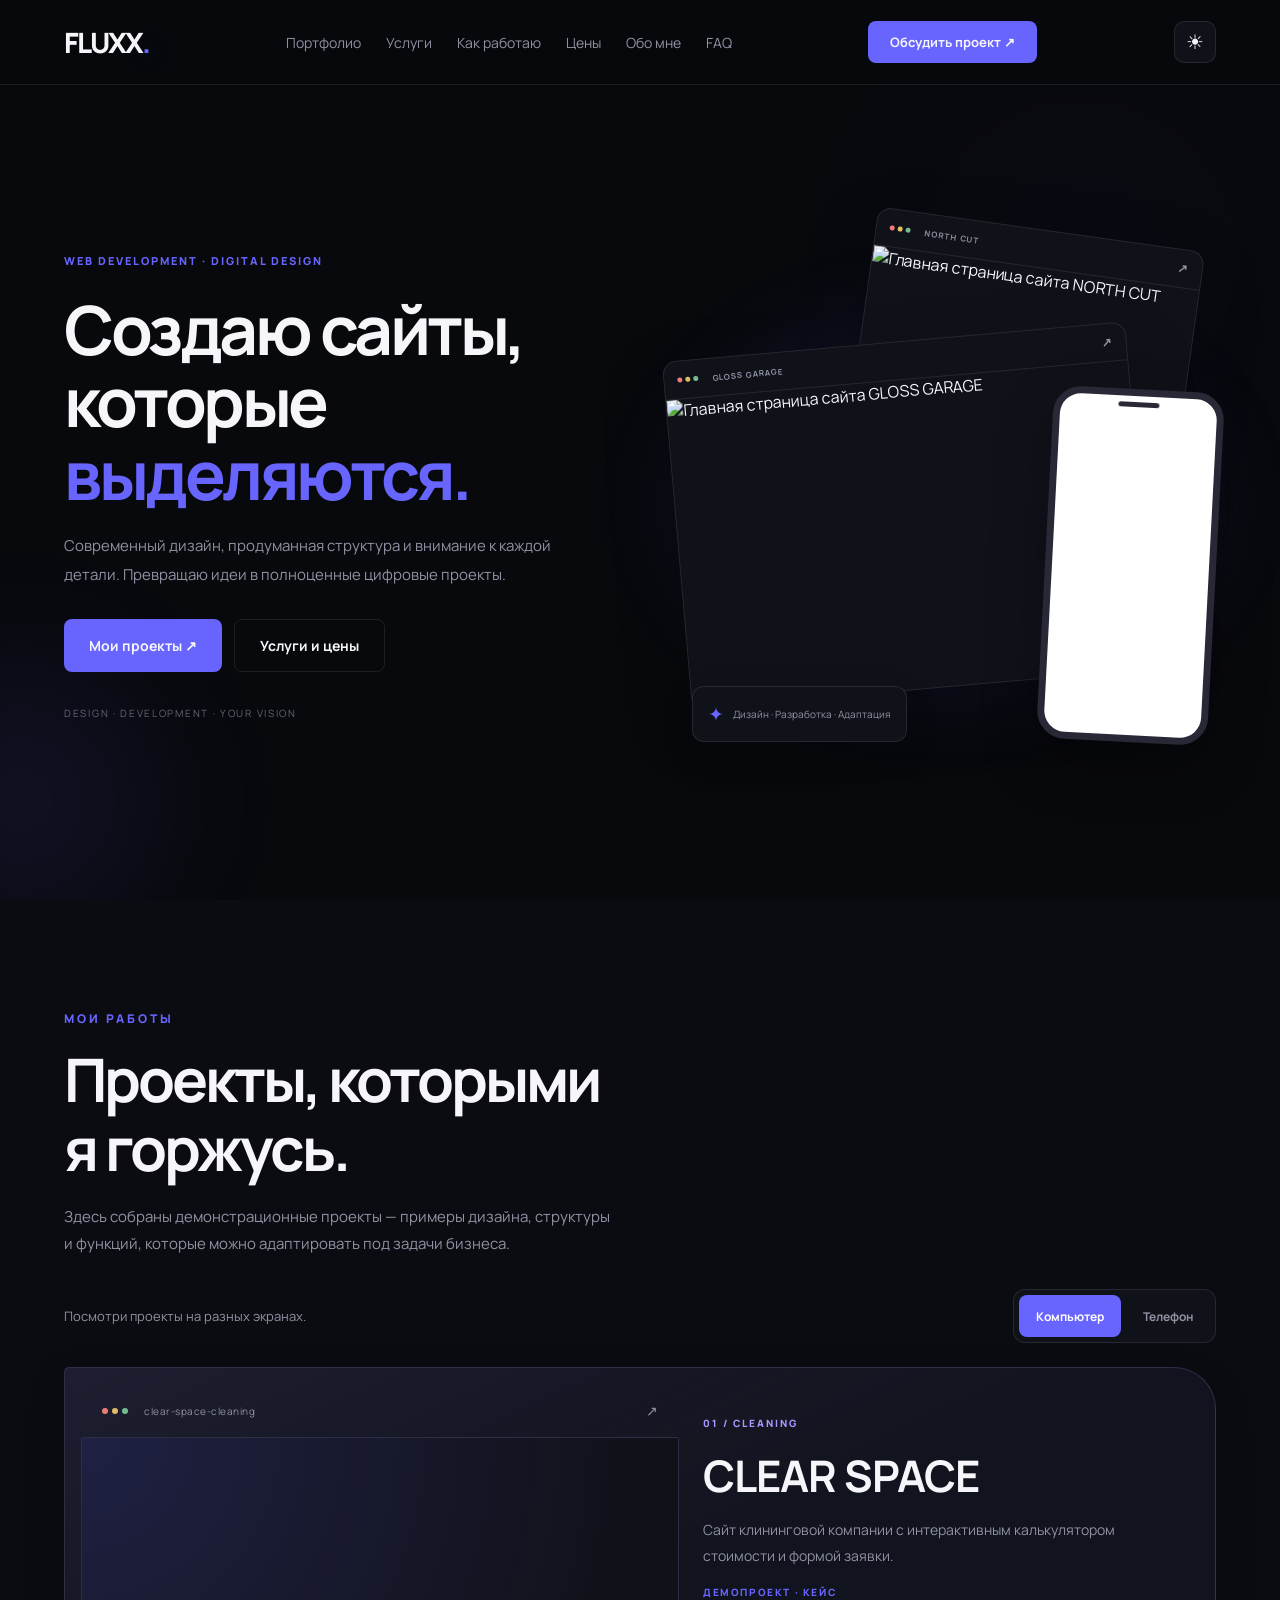
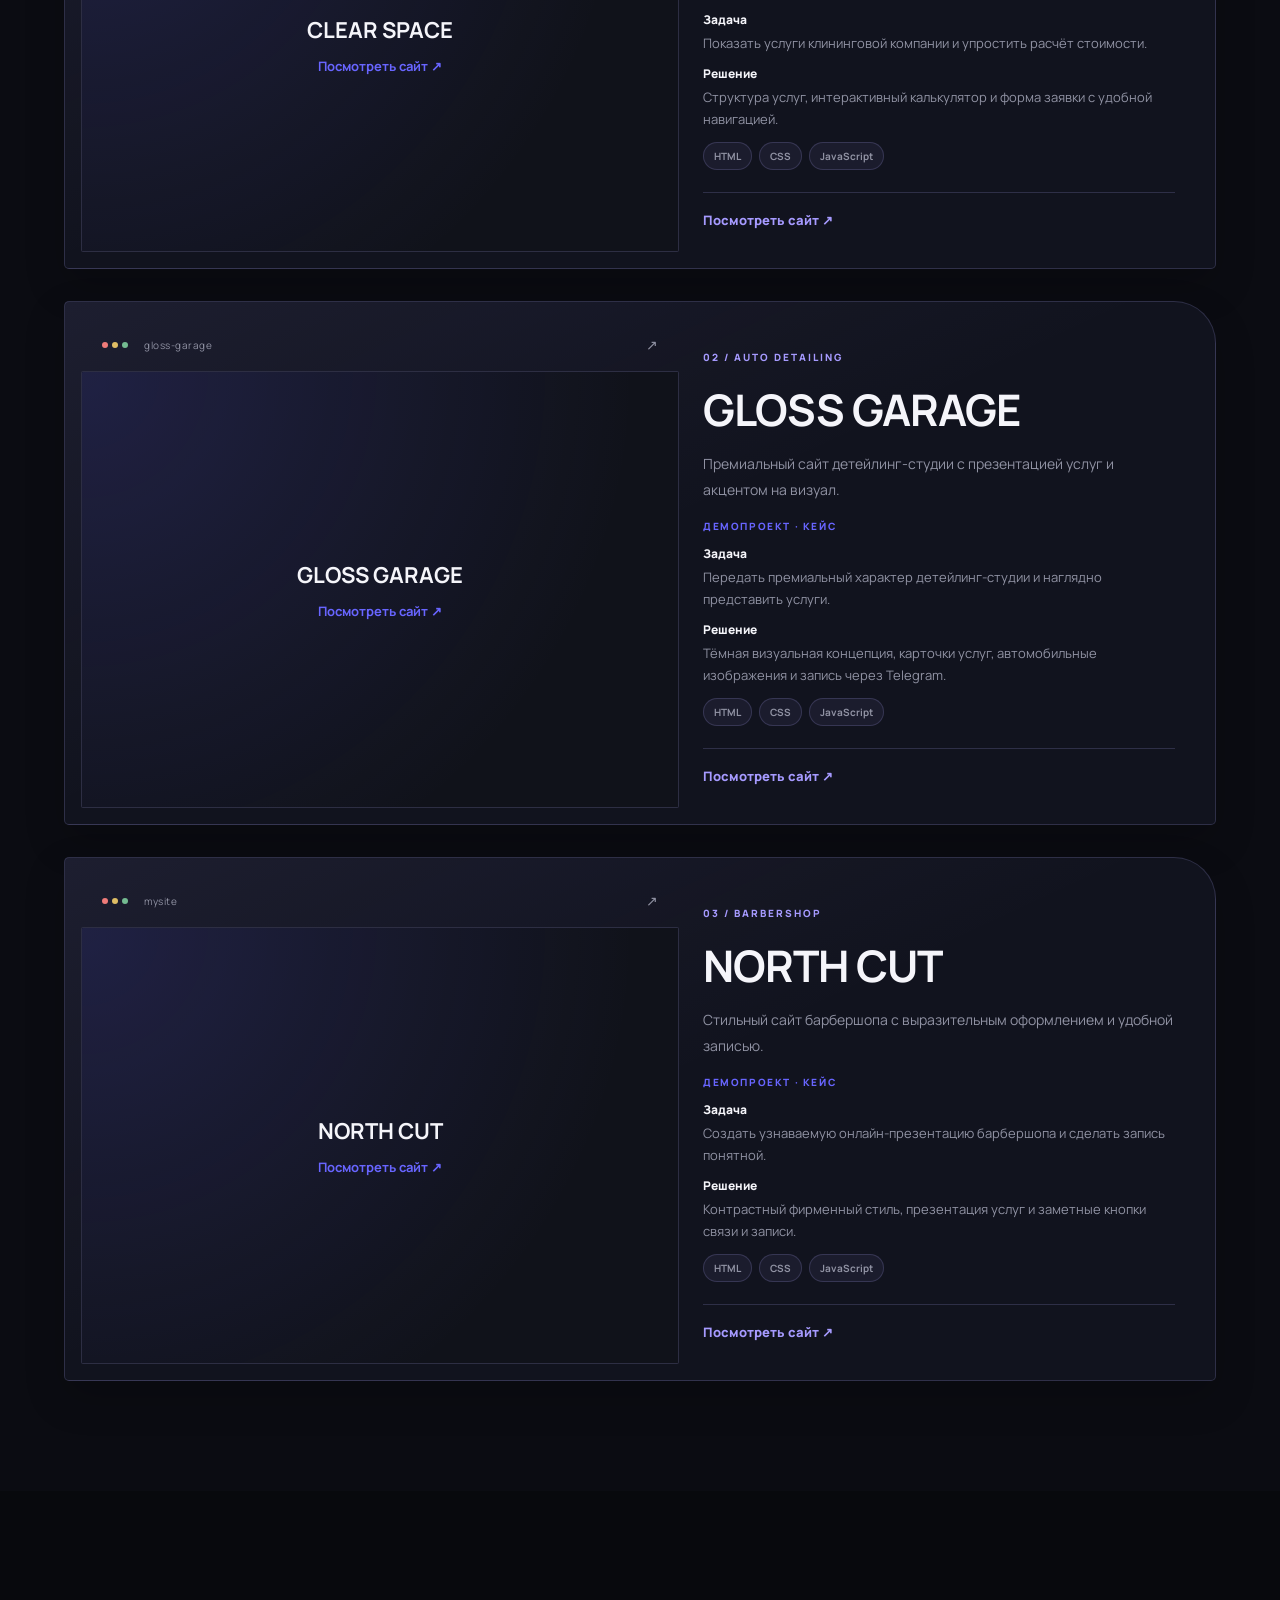
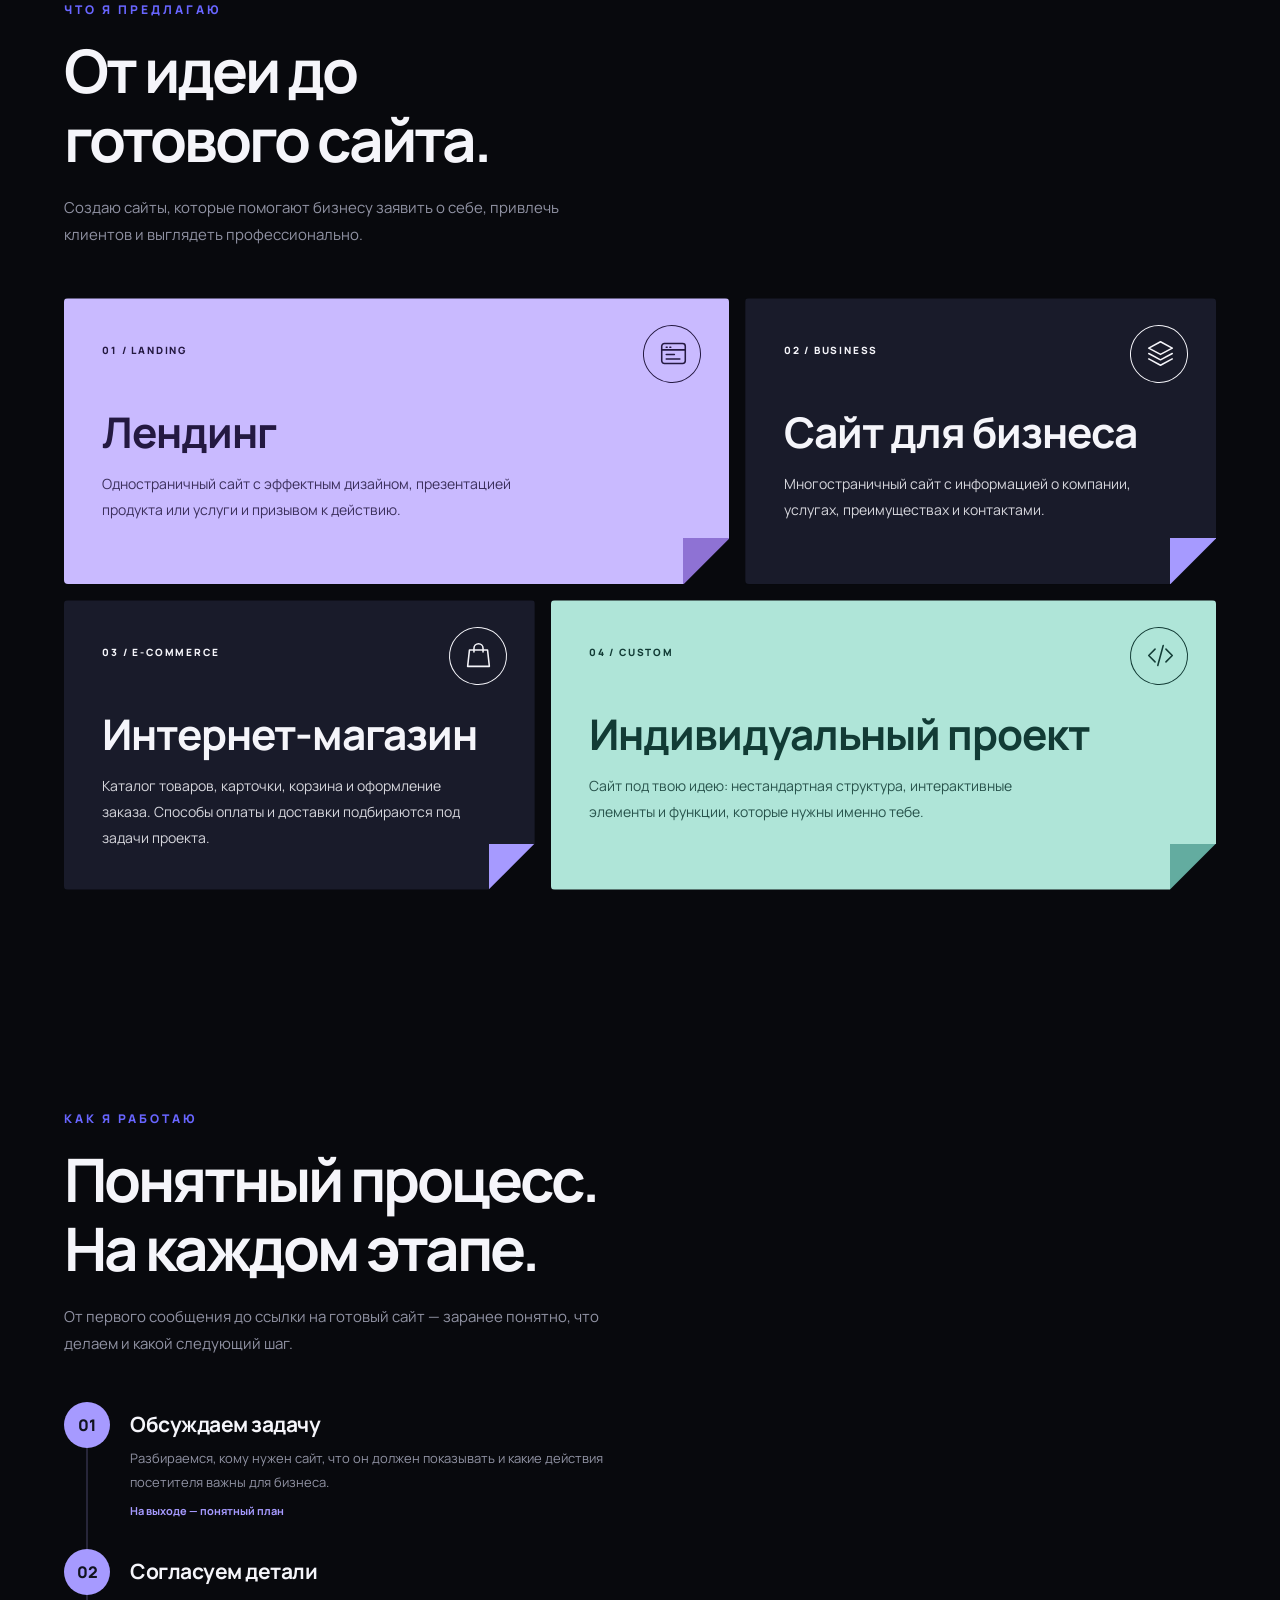
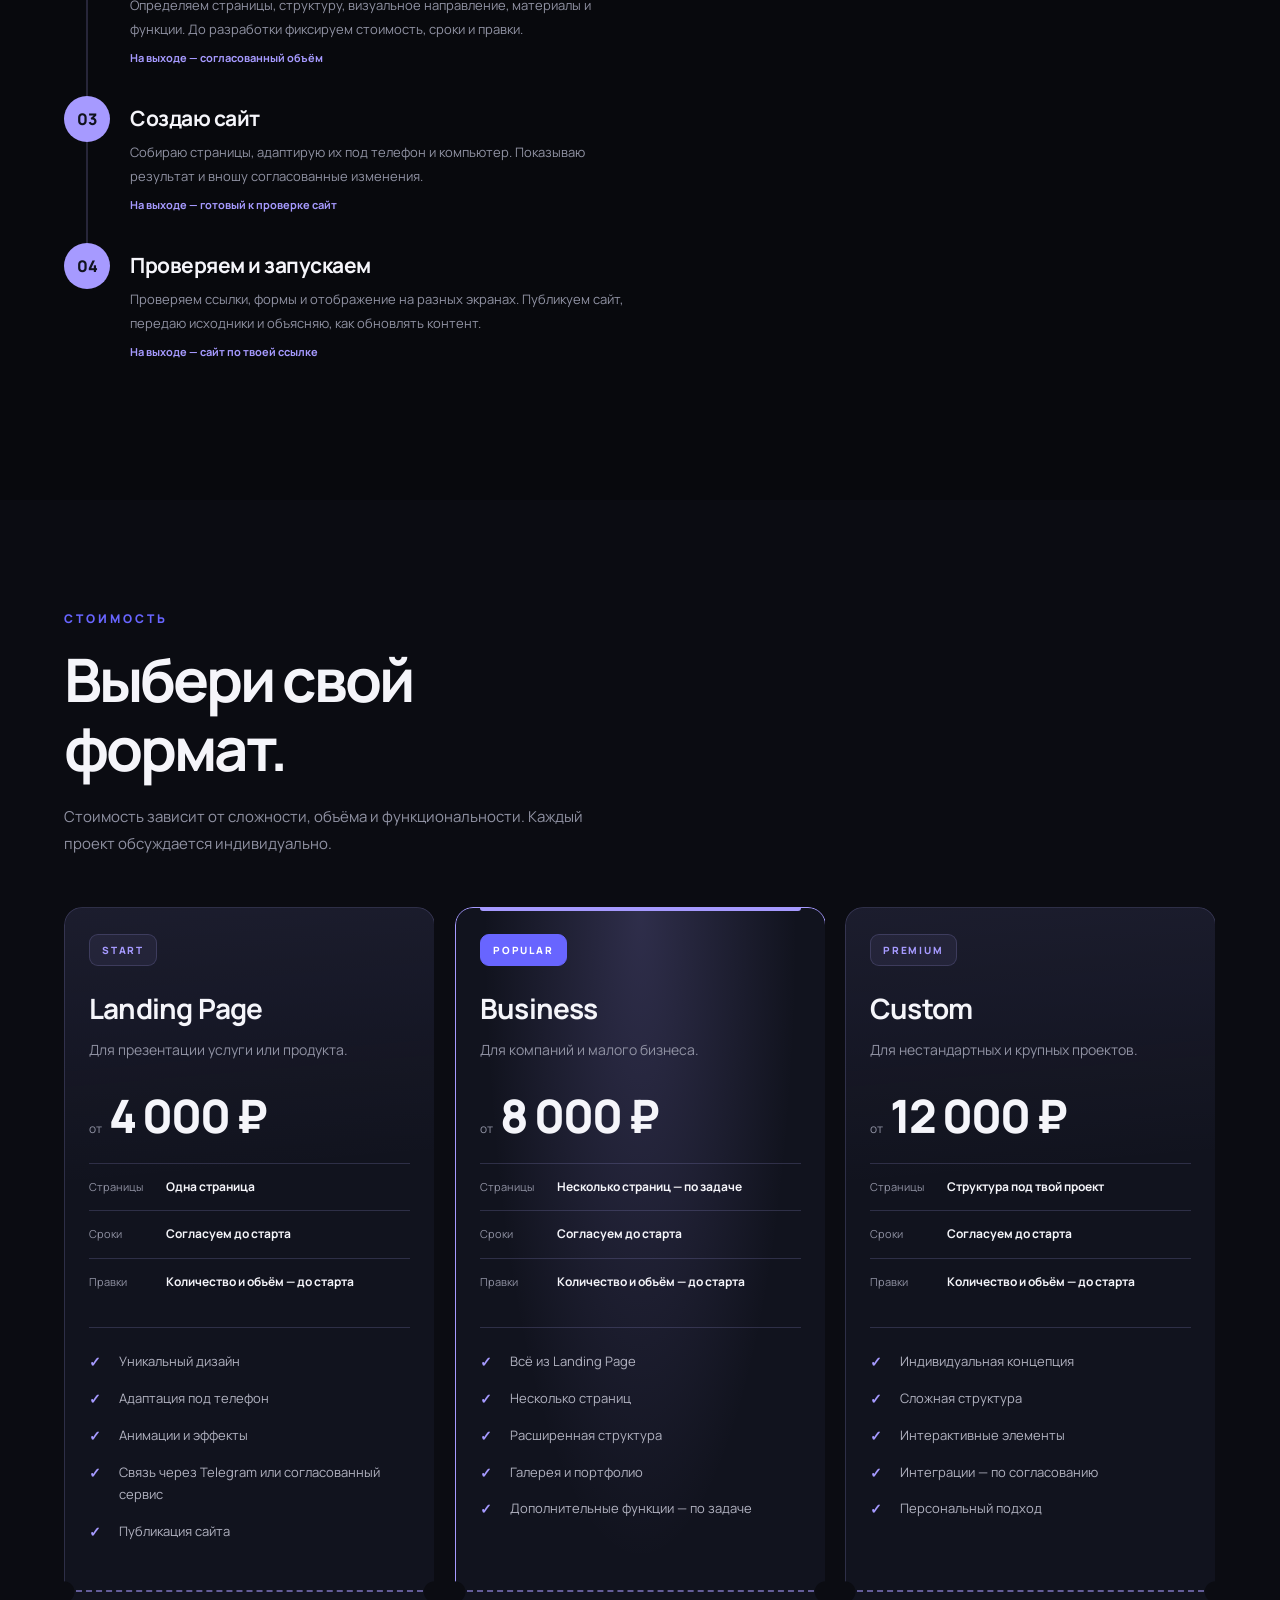
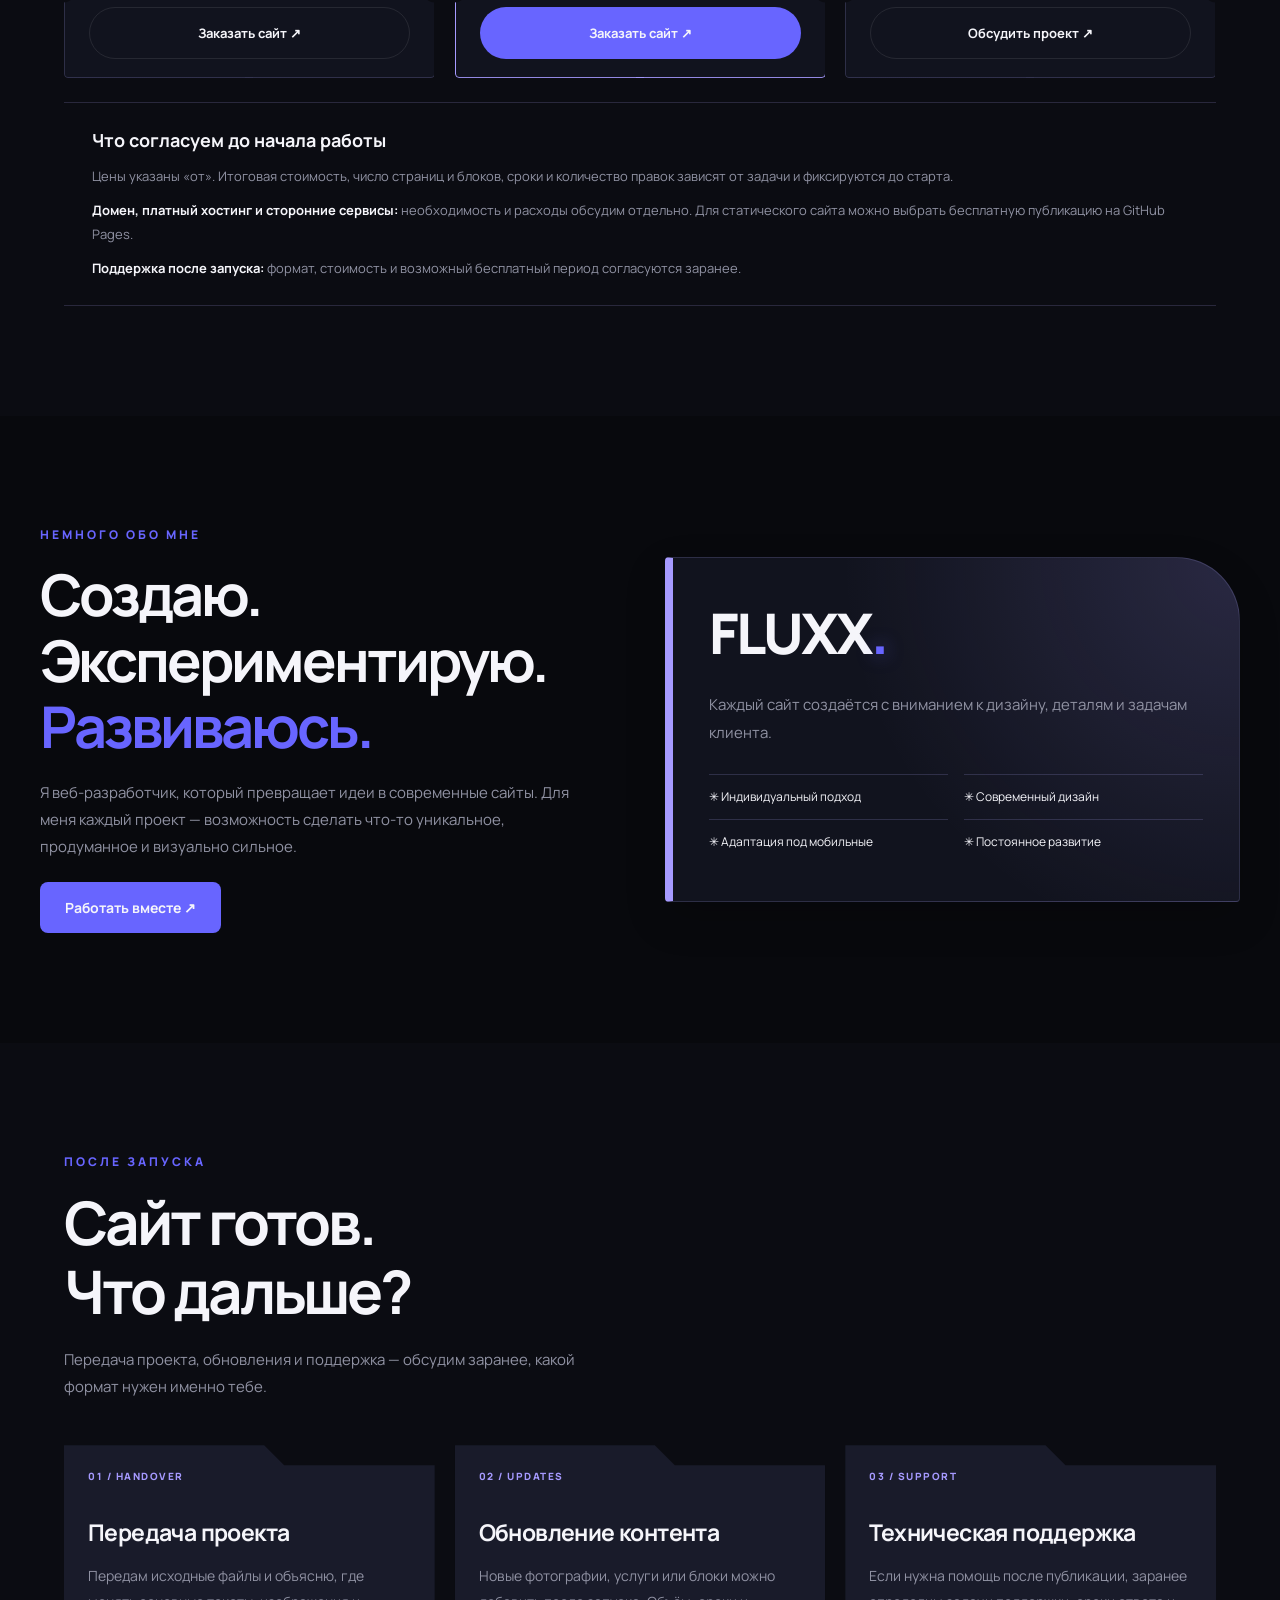
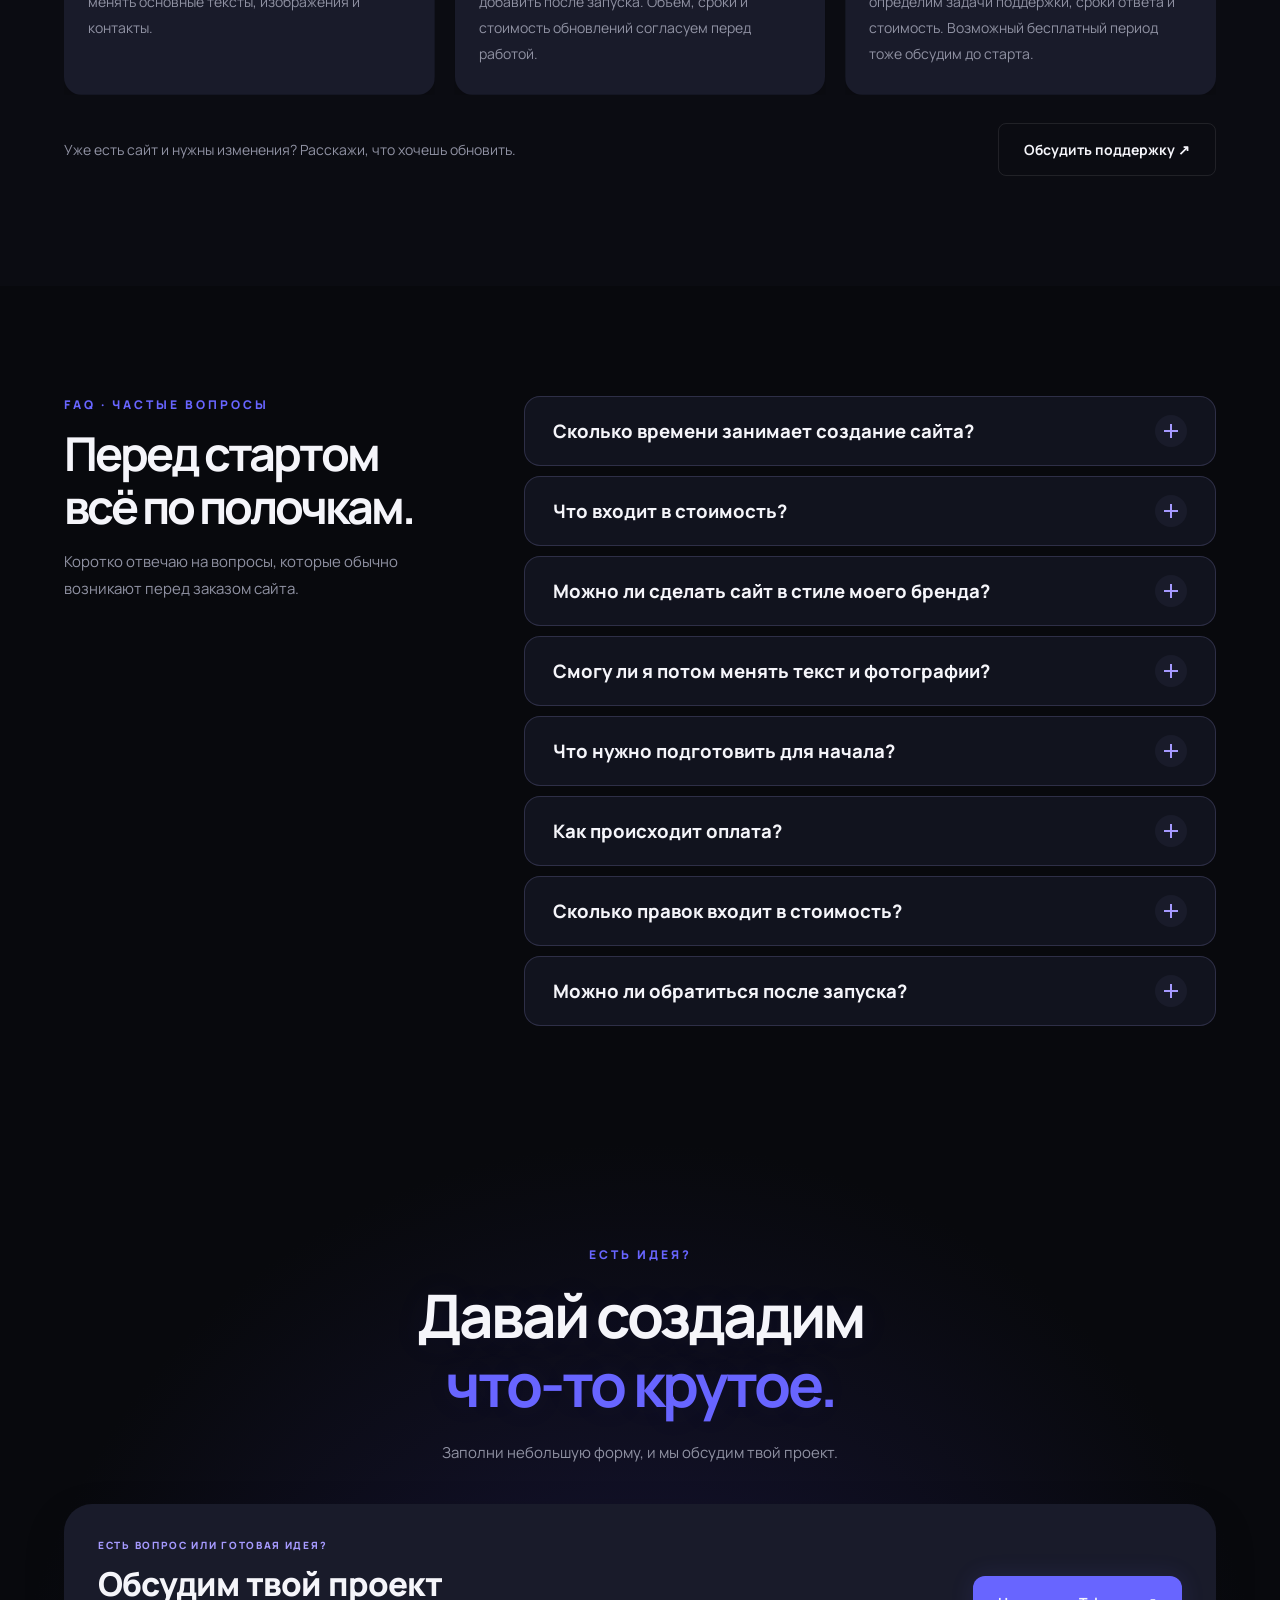
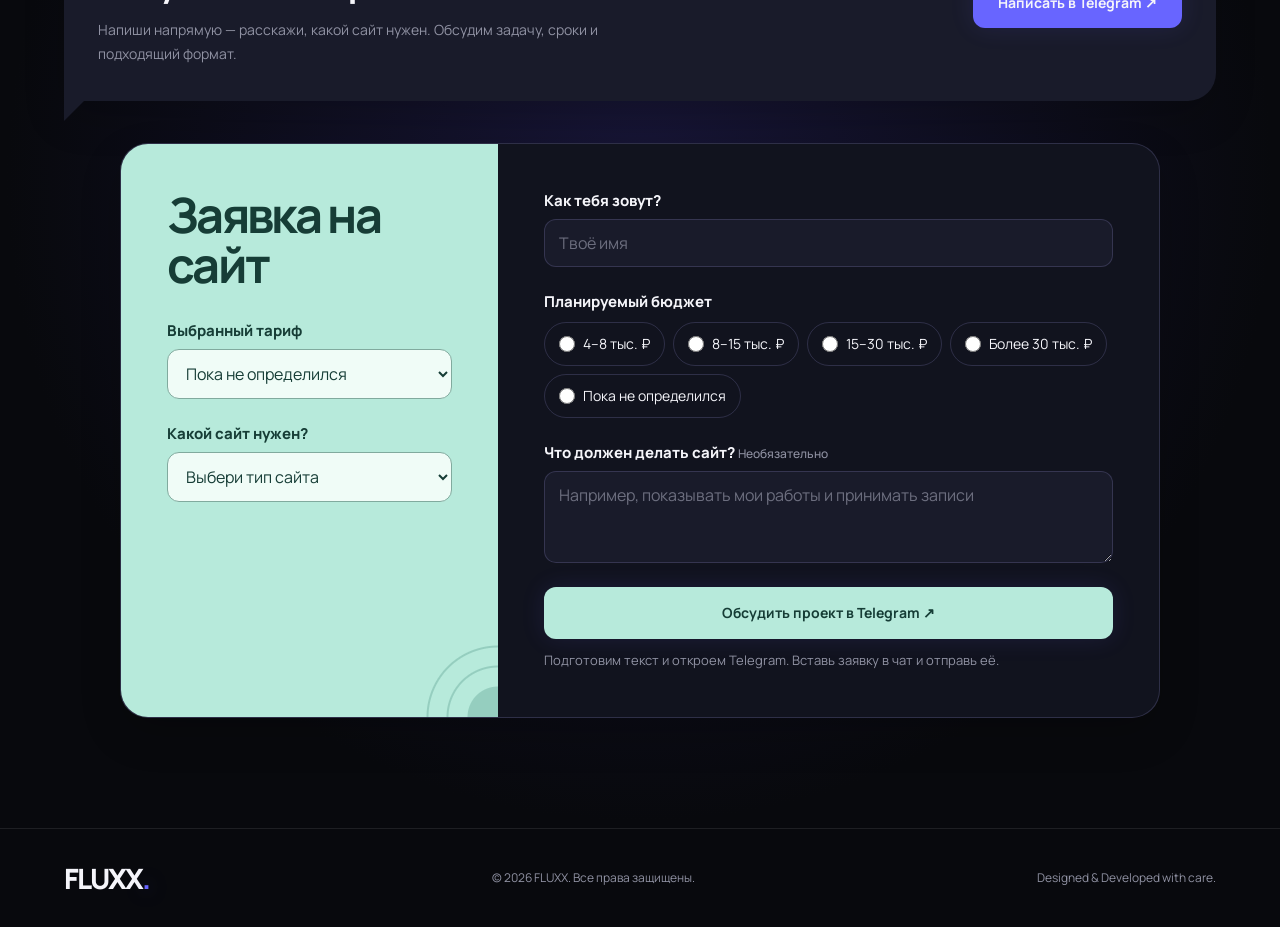
==== index.html @ 9ca918e7 "Update index.html" ====
<!DOCTYPE html>
<html lang="ru">
<head>
  <meta charset="UTF-8">
  <meta name="viewport" content="width=device-width, initial-scale=1.0">
  <meta name="description" content="FLUXX — создание современных, стильных и эффективных сайтов для бизнеса.">
  <title>FLUXX — Web Development</title>
<!-- Иконка сайта -->
<link rel="icon" type="image/svg+xml" href="data:image/svg+xml,%3Csvg%20xmlns%3D%22http%3A%2F%2Fwww.w3.org%2F2000%2Fsvg%22%20viewBox%3D%220%200%2064%2064%22%3E%3Crect%20width%3D%2264%22%20height%3D%2264%22%20rx%3D%2216%22%20fill%3D%22%2308090d%22%2F%3E%3Cpath%20d%3D%22M18%2015h28v8H26v9h17v8H26v15h-8Z%22%20fill%3D%22%23f5f5fa%22%2F%3E%3Ccircle%20cx%3D%2247%22%20cy%3D%2249%22%20r%3D%225%22%20fill%3D%22%238c89ff%22%2F%3E%3C%2Fsvg%3E">

<link rel="canonical" href="https://leonidkalinin924-source.github.io/fluxx/">
<meta name="theme-color" content="#08090d">

<!-- Превью при отправке ссылки -->
<meta property="og:type" content="website">
<meta property="og:site_name" content="FLUXX">
<meta property="og:locale" content="ru_RU">
<meta property="og:url" content="https://leonidkalinin924-source.github.io/fluxx/">
<meta property="og:title" content="FLUXX — сайты, которые выделяются">
<meta property="og:description" content="Лендинги, сайты для бизнеса, интернет-магазины и индивидуальные проекты. От идеи до готового сайта.">
<meta property="og:image" content="https://image.thum.io/get/width/1200/crop/630/noanimate/https://leonidkalinin924-source.github.io/fluxx/share.html">
<meta property="og:image:type" content="image/png">
<meta property="og:image:width" content="1200">
<meta property="og:image:height" content="630">
<meta property="og:image:alt" content="FLUXX — сайты, которые выделяются">

<meta name="twitter:card" content="summary_large_image">
<meta name="twitter:title" content="FLUXX — сайты, которые выделяются">
<meta name="twitter:description" content="Дизайн и разработка сайтов для бизнеса. От идеи до готового сайта.">
<meta name="twitter:image" content="https://image.thum.io/get/width/1200/crop/630/noanimate/https://leonidkalinin924-source.github.io/fluxx/share.html">
<link rel="stylesheet" href="style.css?v=about-mobile-1">

  <script>
    document.documentElement.classList.add("js");

    // Загрузчик не должен ждать внешние изображения и шрифты.
    window.setTimeout(function () {
      const loader = document.getElementById("fluxxLoader");
      if (loader) loader.remove();
    }, 2000);
  </script>

  <link rel="preconnect" href="https://fonts.googleapis.com">
  <link rel="preconnect" href="https://fonts.gstatic.com" crossorigin>
  <link href="https://fonts.googleapis.com/css2?family=Manrope:wght@400;500;600;700;800&display=swap" rel="stylesheet">
</head>

<body>

<!-- ЗАГРУЗЧИК -->
<div class="fluxx-loader" id="fluxxLoader" aria-hidden="true">
  <div class="loader-logo">FLUXX<span>.</span></div>
  <div class="loader-line"></div>
  <p>DESIGNING YOUR DIGITAL FUTURE</p>
</div>

<!-- ШАПКА -->
<header>
  <nav class="container" aria-label="Основная навигация">
    <a href="#home" class="logo">FLUXX<span>.</span></a>

    <div class="nav-links" id="navLinks">
      <a href="#portfolio">Портфолио</a>
      <a href="#services">Услуги</a>
      <a href="#process">Как работаю</a>
      <a href="#pricing">Цены</a>
      <a href="#about">Обо мне</a>
      <a href="#faq">FAQ</a>
      <a href="#contact" class="nav-contact">Обсудить проект ↗</a>
    </div>

    <a href="#contact" class="nav-btn">Обсудить проект ↗</a>

    <button
      class="theme-toggle"
      id="themeToggle"
      type="button"
      aria-label="Включить светлую тему"
    >
      ☀
    </button>

    <button
      class="menu-toggle"
      id="menuToggle"
      type="button"
      aria-controls="navLinks"
      aria-expanded="false"
      aria-label="Открыть меню"
    >
      <span class="menu-icon" aria-hidden="true"></span>
    </button>
  </nav>
</header>

<main>

<!-- ПЕРВЫЙ ЭКРАН -->
<section class="hero hero-v2" id="home">
  <div class="container hero-layout">

    <!-- ТЕКСТ -->
    <div class="hero-content reveal">
      <span class="eyebrow">WEB DEVELOPMENT · DIGITAL DESIGN</span>

      <h1>
        Создаю сайты,<br>
        которые <span>выделяются.</span>
      </h1>

      <p class="hero-text">
        Современный дизайн, продуманная структура и внимание
        к каждой детали. Превращаю идеи в полноценные цифровые проекты.
      </p>

      <div class="hero-buttons">
        <a href="#portfolio" class="btn btn-primary">
          Мои проекты ↗
        </a>

        <a href="#pricing" class="btn btn-outline">
          Услуги и цены
        </a>
      </div>

      <p class="hero-note">
        DESIGN · DEVELOPMENT · YOUR VISION
      </p>
    </div>

    <!-- ПРЕВЬЮ ПРОЕКТОВ -->
    <div
      class="hero-showcase reveal"
      id="heroShowcase"
      role="group"
      aria-label="Примеры моих работ на компьютере и телефоне"
    >

      <!-- NORTH CUT НА ЗАДНЕМ ПЛАНЕ -->
      <a
        class="hero-browser hero-browser-back"
        href="https://leonidkalinin924-source.github.io/mysite/#home"
        target="_blank"
        rel="noopener noreferrer"
        aria-label="Открыть NORTH CUT в новой вкладке"
      >
        <div class="hero-window-bar" aria-hidden="true">
          <span class="hero-window-dots"></span>
          <span>NORTH CUT</span>
          <span class="hero-window-arrow">↗</span>
        </div>

        <img
          src="https://image.thum.io/get/width/1200/crop/800/noanimate/https://leonidkalinin924-source.github.io/mysite/"
          alt="Главная страница сайта NORTH CUT"
          width="1200"
          height="800"
          loading="lazy"
          decoding="async"
          referrerpolicy="no-referrer"
        >
      </a>

      <!-- ОСНОВНОЕ ОКНО GLOSS GARAGE -->
      <a
        class="hero-browser hero-browser-main"
        href="https://leonidkalinin924-source.github.io/gloss-garage/"
        target="_blank"
        rel="noopener noreferrer"
        aria-label="Открыть GLOSS GARAGE в новой вкладке"
      >
        <div class="hero-window-bar" aria-hidden="true">
          <span class="hero-window-dots"></span>
          <span>GLOSS GARAGE</span>
          <span class="hero-window-arrow">↗</span>
        </div>

        <img
          src="https://image.thum.io/get/width/1200/crop/800/noanimate/https://leonidkalinin924-source.github.io/gloss-garage/"
          alt="Главная страница сайта GLOSS GARAGE"
          width="1200"
          height="800"
          loading="eager"
          decoding="async"
          referrerpolicy="no-referrer"
        >
      </a>

      <!-- МОБИЛЬНАЯ ВЕРСИЯ CLEAR SPACE -->
      <div class="hero-phone">
        <div class="hero-phone-screen" id="heroPhoneScreen">

          <span
            class="hero-phone-loading"
            id="heroPhoneLoading"
            aria-hidden="true"
          >
            Загрузка превью…
          </span>

          <iframe
            class="hero-phone-frame"
            id="heroPhoneFrame"
            src="https://leonidkalinin924-source.github.io/clear-space-cleaning/"
            title="Мобильная версия CLEAR SPACE"
            width="390"
            height="844"
            loading="lazy"
            tabindex="-1"
            aria-hidden="true"
            sandbox=""
            referrerpolicy="no-referrer"
            onload="this.dataset.heroLoaded='true'"
          ></iframe>
        </div>

        <span class="hero-phone-notch" aria-hidden="true"></span>

        <a
          class="hero-phone-link"
          href="https://leonidkalinin924-source.github.io/clear-space-cleaning/"
          target="_blank"
          rel="noopener noreferrer"
          aria-label="Открыть CLEAR SPACE в новой вкладке"
        ></a>
      </div>

      <div class="hero-showcase-note" aria-hidden="true">
        <span>✦</span>
        Дизайн · Разработка · Адаптация
      </div>

    </div>
  </div>
</section>

<!-- ПОРТФОЛИО -->
<section id="portfolio">
  <div class="container reveal">
    <p class="section-label">МОИ РАБОТЫ</p>

    <h2 class="section-title">
      Проекты, которыми<br>
      я горжусь.
    </h2>

    <p class="section-description">
      Здесь собраны демонстрационные проекты — примеры дизайна,
      структуры и функций, которые можно адаптировать под задачи бизнеса.
    </p>

    <div class="projects">

      <!-- CLEAR SPACE -->
      <a
        class="project"
        href="https://leonidkalinin924-source.github.io/clear-space-cleaning/"
        target="_blank"
        rel="noopener noreferrer"
        aria-label="Открыть CLEAR SPACE (в новой вкладке)"
      >
        <div class="project-browser" aria-hidden="true">
          <span class="browser-dots"></span>
          <span class="project-domain">clear-space-cleaning</span>
          <span class="browser-arrow">↗</span>
        </div>

        <div class="project-image">
          <img
            src="https://image.thum.io/get/width/1200/crop/800/noanimate/https://leonidkalinin924-source.github.io/clear-space-cleaning/"
            alt="Скриншот главной страницы сайта CLEAR SPACE"
            width="1200"
            height="800"
            loading="lazy"
            decoding="async"
            referrerpolicy="no-referrer"
          >

          <span class="project-preview-fallback" hidden>
            <strong>CLEAR SPACE</strong>
            <span>Посмотреть сайт ↗</span>
          </span>
        </div>

        <div class="project-info">
          <span class="project-type">01 / CLEANING</span>
          <h3>CLEAR SPACE</h3>

          <p>
            Сайт клининговой компании с интерактивным
            калькулятором стоимости и формой заявки.
          </p>

          <div class="project-details">
            <span>ДЕМОПРОЕКТ · КЕЙС</span>

            <div class="case-row">
              <strong>Задача</strong>
              <p>Показать услуги клининговой компании и упростить расчёт стоимости.</p>
            </div>

            <div class="case-row">
              <strong>Решение</strong>
              <p>Структура услуг, интерактивный калькулятор и форма заявки с удобной навигацией.</p>
            </div>

            <div class="project-tech">
              <span>HTML</span>
              <span>CSS</span>
              <span>JavaScript</span>
            </div>
          </div>
        </div>
      </a>

      <!-- GLOSS GARAGE -->
      <a
        class="project"
        href="https://leonidkalinin924-source.github.io/gloss-garage/"
        target="_blank"
        rel="noopener noreferrer"
        aria-label="Открыть GLOSS GARAGE (в новой вкладке)"
      >
        <div class="project-browser" aria-hidden="true">
          <span class="browser-dots"></span>
          <span class="project-domain">gloss-garage</span>
          <span class="browser-arrow">↗</span>
        </div>

        <div class="project-image">
          <img
            src="https://image.thum.io/get/width/1200/crop/800/noanimate/https://leonidkalinin924-source.github.io/gloss-garage/"
            alt="Скриншот главной страницы сайта GLOSS GARAGE"
            width="1200"
            height="800"
            loading="lazy"
            decoding="async"
            referrerpolicy="no-referrer"
          >

          <span class="project-preview-fallback" hidden>
            <strong>GLOSS GARAGE</strong>
            <span>Посмотреть сайт ↗</span>
          </span>
        </div>

        <div class="project-info">
          <span class="project-type">02 / AUTO DETAILING</span>
          <h3>GLOSS GARAGE</h3>

          <p>
            Премиальный сайт детейлинг-студии с презентацией
            услуг и акцентом на визуал.
          </p>

          <div class="project-details">
            <span>ДЕМОПРОЕКТ · КЕЙС</span>

            <div class="case-row">
              <strong>Задача</strong>
              <p>Передать премиальный характер детейлинг-студии и наглядно представить услуги.</p>
            </div>

            <div class="case-row">
              <strong>Решение</strong>
              <p>Тёмная визуальная концепция, карточки услуг, автомобильные изображения и запись через Telegram.</p>
            </div>

            <div class="project-tech">
              <span>HTML</span>
              <span>CSS</span>
              <span>JavaScript</span>
            </div>
          </div>
        </div>
      </a>

      <!-- NORTH CUT -->
      <a
        class="project"
        href="https://leonidkalinin924-source.github.io/mysite/#home"
        target="_blank"
        rel="noopener noreferrer"
        aria-label="Открыть NORTH CUT (в новой вкладке)"
      >
        <div class="project-browser" aria-hidden="true">
          <span class="browser-dots"></span>
          <span class="project-domain">mysite</span>
          <span class="browser-arrow">↗</span>
        </div>

        <div class="project-image">
          <img
            src="https://image.thum.io/get/width/1200/crop/800/noanimate/https://leonidkalinin924-source.github.io/mysite/"
            alt="Скриншот главной страницы сайта NORTH CUT"
            width="1200"
            height="800"
            loading="lazy"
            decoding="async"
            referrerpolicy="no-referrer"
          >

          <span class="project-preview-fallback" hidden>
            <strong>NORTH CUT</strong>
            <span>Посмотреть сайт ↗</span>
          </span>
        </div>

        <div class="project-info">
          <span class="project-type">03 / BARBERSHOP</span>
          <h3>NORTH CUT</h3>

          <p>
            Стильный сайт барбершопа с выразительным
            оформлением и удобной записью.
          </p>

          <div class="project-details">
            <span>ДЕМОПРОЕКТ · КЕЙС</span>

            <div class="case-row">
              <strong>Задача</strong>
              <p>Создать узнаваемую онлайн-презентацию барбершопа и сделать запись понятной.</p>
            </div>

            <div class="case-row">
              <strong>Решение</strong>
              <p>Контрастный фирменный стиль, презентация услуг и заметные кнопки связи и записи.</p>
            </div>

            <div class="project-tech">
              <span>HTML</span>
              <span>CSS</span>
              <span>JavaScript</span>
            </div>
          </div>
        </div>
      </a>

    </div>
  </div>
</section>

<!-- УСЛУГИ -->
<!-- УСЛУГИ -->
<section id="services">
  <div class="container reveal">
    <p class="section-label">ЧТО Я ПРЕДЛАГАЮ</p>

    <h2 class="section-title">
      От идеи до<br>
      готового сайта.
    </h2>

    <p class="section-description">
      Создаю сайты, которые помогают бизнесу заявить о себе,
      привлечь клиентов и выглядеть профессионально.
    </p>

    <div class="services-grid">

      <article class="service-card">
        <span class="service-number">01 / LANDING</span>
        <h3>Лендинг</h3>

        <p>
          Одностраничный сайт с эффектным дизайном,
          презентацией продукта или услуги и призывом к действию.
        </p>
      </article>

      <article class="service-card">
        <span class="service-number">02 / BUSINESS</span>
        <h3>Сайт для бизнеса</h3>

        <p>
          Многостраничный сайт с информацией о компании,
          услугах, преимуществах и контактами.
        </p>
      </article>

      <article class="service-card">
        <span class="service-number">03 / E-COMMERCE</span>
        <h3>Интернет-магазин</h3>

        <p>
          Каталог товаров, карточки, корзина и оформление заказа.
          Способы оплаты и доставки подбираются под задачи проекта.
        </p>
      </article>

      <article class="service-card">
        <span class="service-number">04 / CUSTOM</span>
        <h3>Индивидуальный проект</h3>

        <p>
          Сайт под твою идею: нестандартная структура,
          интерактивные элементы и функции, которые нужны именно тебе.
        </p>
      </article>

    </div>
  </div>
</section>

<!-- ЭТАПЫ РАБОТЫ -->
<section id="process">
  <div class="container reveal">
    <p class="section-label">КАК Я РАБОТАЮ</p>

    <h2 class="section-title">
      Понятный процесс.<br>
      На каждом этапе.
    </h2>

    <p class="section-description">
      От первого сообщения до ссылки на готовый сайт —
      заранее понятно, что делаем и какой следующий шаг.
    </p>

    <ol class="process-grid">
      <li class="process-card">
        <span class="process-number" aria-hidden="true">01</span>
        <h3>Обсуждаем задачу</h3>
        <p>
          Разбираемся, кому нужен сайт, что он должен показывать
          и какие действия посетителя важны для бизнеса.
        </p>
        <span class="process-result">На выходе — понятный план</span>
      </li>

      <li class="process-card">
        <span class="process-number" aria-hidden="true">02</span>
        <h3>Согласуем детали</h3>
        <p>
          Определяем страницы, структуру, визуальное направление,
          материалы и функции. До разработки фиксируем стоимость,
          сроки и правки.
        </p>
        <span class="process-result">На выходе — согласованный объём</span>
      </li>

      <li class="process-card">
        <span class="process-number" aria-hidden="true">03</span>
        <h3>Создаю сайт</h3>
        <p>
          Собираю страницы, адаптирую их под телефон и компьютер.
          Показываю результат и вношу согласованные изменения.
        </p>
        <span class="process-result">На выходе — готовый к проверке сайт</span>
      </li>

      <li class="process-card">
        <span class="process-number" aria-hidden="true">04</span>
        <h3>Проверяем и запускаем</h3>
        <p>
          Проверяем ссылки, формы и отображение на разных экранах.
          Публикуем сайт, передаю исходники и объясняю,
          как обновлять контент.
        </p>
        <span class="process-result">На выходе — сайт по твоей ссылке</span>
      </li>
    </ol>
  </div>
</section>

<!-- ЦЕНЫ -->
<section id="pricing">
  <div class="container reveal">
    <p class="section-label">СТОИМОСТЬ</p>

    <h2 class="section-title">
      Выбери свой<br>
      формат.
    </h2>

    <p class="section-description">
      Стоимость зависит от сложности, объёма и функциональности.
      Каждый проект обсуждается индивидуально.
    </p>

    <div class="pricing-grid">

      <article class="price-card">
        <span class="price-tag">START</span>
        <h3>Landing Page</h3>

        <p class="section-description">
          Для презентации услуги или продукта.
        </p>

        <div class="price">
          <small>от</small> 4 000 ₽
        </div>

        <dl class="package-facts">
          <div>
            <dt>Страницы</dt>
            <dd>Одна страница</dd>
          </div>
          <div>
            <dt>Сроки</dt>
            <dd>Согласуем до старта</dd>
          </div>
          <div>
            <dt>Правки</dt>
            <dd>Количество и объём — до старта</dd>
          </div>
        </dl>

        <ul>
          <li>Уникальный дизайн</li>
          <li>Адаптация под телефон</li>
          <li>Анимации и эффекты</li>
          <li>Связь через Telegram или согласованный сервис</li>
          <li>Публикация сайта</li>
        </ul>

        <a href="#contact" class="btn btn-outline">
          Заказать сайт ↗
        </a>
      </article>

      <article class="price-card featured">
        <span class="price-tag">POPULAR</span>
        <h3>Business</h3>

        <p class="section-description">
          Для компаний и малого бизнеса.
        </p>

        <div class="price">
          <small>от</small> 8 000 ₽
        </div>

        <dl class="package-facts">
          <div>
            <dt>Страницы</dt>
            <dd>Несколько страниц — по задаче</dd>
          </div>
          <div>
            <dt>Сроки</dt>
            <dd>Согласуем до старта</dd>
          </div>
          <div>
            <dt>Правки</dt>
            <dd>Количество и объём — до старта</dd>
          </div>
        </dl>

        <ul>
          <li>Всё из Landing Page</li>
          <li>Несколько страниц</li>
          <li>Расширенная структура</li>
          <li>Галерея и портфолио</li>
          <li>Дополнительные функции — по задаче</li>
        </ul>

        <a href="#contact" class="btn btn-primary">
          Заказать сайт ↗
        </a>
      </article>

      <article class="price-card">
        <span class="price-tag">PREMIUM</span>
        <h3>Custom</h3>

        <p class="section-description">
          Для нестандартных и крупных проектов.
        </p>

        <div class="price">
          <small>от</small> 12 000 ₽
        </div>

        <dl class="package-facts">
          <div>
            <dt>Страницы</dt>
            <dd>Структура под твой проект</dd>
          </div>
          <div>
            <dt>Сроки</dt>
            <dd>Согласуем до старта</dd>
          </div>
          <div>
            <dt>Правки</dt>
            <dd>Количество и объём — до старта</dd>
          </div>
        </dl>

        <ul>
          <li>Индивидуальная концепция</li>
          <li>Сложная структура</li>
          <li>Интерактивные элементы</li>
          <li>Интеграции — по согласованию</li>
          <li>Персональный подход</li>
        </ul>

        <a href="#contact" class="btn btn-outline">
          Обсудить проект ↗
        </a>
      </article>

    </div>

    <aside class="pricing-note" aria-label="Условия стоимости">
      <h3>Что согласуем до начала работы</h3>

      <p>
        Цены указаны «от». Итоговая стоимость, число страниц и блоков,
        сроки и количество правок зависят от задачи и фиксируются до старта.
      </p>

      <p>
        <strong>Домен, платный хостинг и сторонние сервисы:</strong>
        необходимость и расходы обсудим отдельно.
        Для статического сайта можно выбрать бесплатную публикацию
        на GitHub Pages.
      </p>

      <p>
        <strong>Поддержка после запуска:</strong>
        формат, стоимость и возможный бесплатный период
        согласуются заранее.
      </p>
    </aside>
  </div>
</section>

<!-- ОБО МНЕ -->
<section id="about">
  <div class="container about-grid reveal">
    <div>
      <p class="section-label">НЕМНОГО ОБО МНЕ</p>

      <h2 class="section-title">
        Создаю.<br>
        Экспериментирую.<br>
        <span style="color:var(--blue)">Развиваюсь.</span>
      </h2>

      <p class="section-description">
        Я веб-разработчик, который превращает идеи в современные сайты.
        Для меня каждый проект — возможность сделать что-то уникальное,
        продуманное и визуально сильное.
      </p>

      <br>

      <a href="#contact" class="btn btn-primary">
        Работать вместе ↗
      </a>
    </div>

    <div class="about-box">
      <div class="logo">FLUXX<span>.</span></div>

      <p>
        Каждый сайт создаётся с вниманием к дизайну,
        деталям и задачам клиента.
      </p>

      <div class="about-points">
        <div>✳ Индивидуальный подход</div>
        <div>✳ Современный дизайн</div>
        <div>✳ Адаптация под мобильные</div>
        <div>✳ Постоянное развитие</div>
      </div>
    </div>
  </div>
</section>

<!-- ПОДДЕРЖКА -->
<section id="support">
  <div class="container reveal">
    <p class="section-label">ПОСЛЕ ЗАПУСКА</p>

    <h2 class="section-title">
      Сайт готов.<br>
      Что дальше?
    </h2>

    <p class="section-description">
      Передача проекта, обновления и поддержка —
      обсудим заранее, какой формат нужен именно тебе.
    </p>

    <div class="support-grid">
      <article class="support-card">
        <span class="service-number">01 / HANDOVER</span>
        <h3>Передача проекта</h3>

        <p>
          Передам исходные файлы и объясню,
          где менять основные тексты, изображения и контакты.
        </p>
      </article>

      <article class="support-card">
        <span class="service-number">02 / UPDATES</span>
        <h3>Обновление контента</h3>

        <p>
          Новые фотографии, услуги или блоки можно добавить после запуска.
          Объём, сроки и стоимость обновлений согласуем перед работой.
        </p>
      </article>

      <article class="support-card">
        <span class="service-number">03 / SUPPORT</span>
        <h3>Техническая поддержка</h3>

        <p>
          Если нужна помощь после публикации, заранее определим задачи
          поддержки, сроки ответа и стоимость.
          Возможный бесплатный период тоже обсудим до старта.
        </p>
      </article>
    </div>

    <div class="support-bottom">
      <p>
        Уже есть сайт и нужны изменения?
        Расскажи, что хочешь обновить.
      </p>

      <a
        class="btn btn-outline"
        href="https://t.me/bubkababki"
        target="_blank"
        rel="noopener noreferrer"
      >
        Обсудить поддержку ↗
      </a>
    </div>
  </div>
</section>

<!-- FAQ -->
<section id="faq">
  <div class="container reveal">
    <p class="section-label">FAQ · ЧАСТЫЕ ВОПРОСЫ</p>

    <h2 class="section-title">
      Перед стартом<br>
      всё по полочкам.
    </h2>

    <p class="section-description">
      Коротко отвечаю на вопросы,
      которые обычно возникают перед заказом сайта.
    </p>

    <div class="faq-list">
      <details class="faq-item">
        <summary>
          Сколько времени занимает создание сайта?
          <span class="faq-icon">+</span>
        </summary>
        <p>
          Срок зависит от объёма, функций и готовности материалов.
          До начала работы согласуем конкретные сроки и этапы,
          чтобы ты понимал, когда ждать результат.
        </p>
      </details>

      <details class="faq-item">
        <summary>
          Что входит в стоимость?
          <span class="faq-icon">+</span>
        </summary>
        <p>
          Состав работ зависит от выбранного формата.
          До старта фиксируем страницы и блоки, функции, сроки,
          стоимость и количество правок. Необходимость и оплату домена,
          хостинга и сторонних сервисов обсуждаем отдельно.
        </p>
      </details>

      <details class="faq-item">
        <summary>
          Можно ли сделать сайт в стиле моего бренда?
          <span class="faq-icon">+</span>
        </summary>
        <p>
          Да. Можно использовать ваши цвета, логотип, фотографии
          и примеры сайтов, которые вам нравятся.
          Если фирменного стиля пока нет,
          подберём визуальное направление вместе.
        </p>
      </details>

      <details class="faq-item">
        <summary>
          Смогу ли я потом менять текст и фотографии?
          <span class="faq-icon">+</span>
        </summary>
        <p>
          Контент можно обновлять. При передаче проекта объясню,
          где находятся основные тексты и изображения и как их заменить.
        </p>
      </details>

      <details class="faq-item">
        <summary>
          Что нужно подготовить для начала?
          <span class="faq-icon">+</span>
        </summary>
        <p>
          Достаточно кратко описать бизнес и цель сайта.
          Логотип, фотографии, тексты и примеры помогут,
          но обсудим и вариант, если материалов пока нет.
        </p>
      </details>

      <details class="faq-item">
        <summary>
          Как происходит оплата?
          <span class="faq-icon">+</span>
        </summary>
        <p>
          Этапы и условия оплаты согласуем заранее
          после обсуждения объёма и стоимости.
          Дополнительные работы — только по предварительному согласованию.
        </p>
      </details>

      <details class="faq-item">
        <summary>
          Сколько правок входит в стоимость?
          <span class="faq-icon">+</span>
        </summary>
        <p>
          Количество и объём правок согласуем до начала работы.
          Если в процессе появятся новые страницы или функции,
          сначала обсудим их стоимость и влияние на сроки.
        </p>
      </details>

      <details class="faq-item">
        <summary>
          Можно ли обратиться после запуска?
          <span class="faq-icon">+</span>
        </summary>
        <p>
          Да, можно обсудить обновление контента
          или техническую поддержку. Формат, стоимость,
          сроки ответа и возможный бесплатный период
          согласуем до начала работы.
        </p>
      </details>
    </div>
  </div>
</section>

<!-- КОНТАКТЫ -->
<section id="contact">
  <div class="container reveal">
    <p class="section-label">ЕСТЬ ИДЕЯ?</p>

    <h2 class="section-title">
      Давай создадим<br>
      <span style="color:var(--blue)">что-то крутое.</span>
    </h2>

    <p class="section-description">
      Заполни небольшую форму, и мы обсудим твой проект.
    </p>

    <div class="contact-cta">
      <div>
        <span class="contact-cta-label">ЕСТЬ ВОПРОС ИЛИ ГОТОВАЯ ИДЕЯ?</span>
        <h3>Обсудим твой проект</h3>

        <p>
          Напиши напрямую — расскажи, какой сайт нужен.
          Обсудим задачу, сроки и подходящий формат.
        </p>
      </div>

      <a
        class="btn btn-primary"
        href="https://t.me/bubkababki"
        target="_blank"
        rel="noopener noreferrer"
      >
        Написать в Telegram ↗
      </a>
    </div>

  <form class="project-form brief" id="projectForm" aria-labelledby="briefTitle">
  <div class="brief-side">
    <h3 id="briefTitle">Заявка на сайт</h3>

    <div class="form-group">
      <label for="clientType">Какой сайт нужен?</label>
      <select id="clientType" name="type" required>
        <option value="" disabled selected>Выбери тип сайта</option>
        <option value="Landing Page">Лендинг</option>
        <option>Сайт для бизнеса</option>
        <option>Интернет-магазин</option>
        <option>Индивидуальный проект</option>
      </select>
    </div>
  </div>

  <div class="brief-main">
    <div class="form-group">
      <label for="clientName">Как тебя зовут?</label>
      <input id="clientName" name="name" type="text"
             autocomplete="name" placeholder="Твоё имя" required>
    </div>

    <fieldset class="brief-budget">
      <legend>Планируемый бюджет</legend>

      <div class="brief-options">
        <label>
          <input type="radio" name="budget" value="4 000 – 8 000 ₽" required>
          4–8 тыс. ₽
        </label>
        <label>
          <input type="radio" name="budget" value="8 000 – 15 000 ₽">
          8–15 тыс. ₽
        </label>
        <label>
          <input type="radio" name="budget" value="15 000 – 30 000 ₽">
          15–30 тыс. ₽
        </label>
        <label>
          <input type="radio" name="budget" value="Более 30 000 ₽">
          Более 30 тыс. ₽
        </label>
        <label>
          <input type="radio" name="budget" value="Пока не определился">
          Пока не определился
        </label>
      </div>
    </fieldset>

    <div class="form-group">
      <label for="clientMessage">
        Что должен делать сайт? <small>Необязательно</small>
      </label>
      <textarea id="clientMessage" name="message" rows="3"
                placeholder="Например, показывать мои работы и принимать записи"></textarea>
    </div>

    <div>
      <button type="submit" class="btn btn-primary form-submit">
        Обсудить проект в Telegram ↗
      </button>
      <p class="form-note" id="formStatus" role="status">
        Подготовим текст и откроем Telegram. Вставь заявку в чат и отправь её.
      </p>
      <noscript>
        <p class="form-note">
          Напиши напрямую <a href="https://t.me/bubkababki">в Telegram ↗</a>.
        </p>
      </noscript>
    </div>
  </div>

  <div class="application-preview" id="applicationPreview" hidden>
    <div class="form-group">
      <label for="applicationText">Текст твоей заявки</label>
      <textarea id="applicationText" rows="6" readonly
                aria-describedby="applicationHint"></textarea>
    </div>

    <p class="form-note" id="applicationHint">
      Можно скопировать текст кнопкой или выделить его вручную.
    </p>

    <div class="application-actions">
      <button type="button" class="btn btn-outline" id="copyApplication">
        Скопировать текст
      </button>
      <a class="btn btn-primary" href="https://t.me/bubkababki"
         target="_blank" rel="noopener noreferrer">
        Открыть Telegram ↗
      </a>
    </div>
  </div>
</form>
  </div>
</section>

</main>

<!-- ПОДВАЛ -->
<footer>
  <div class="container footer-content">
    <a href="#home" class="logo">FLUXX<span>.</span></a>
    <p>© 2026 FLUXX. Все права защищены.</p>
    <p>Designed & Developed with care.</p>
  </div>
</footer>

<!-- СКРИПТЫ -->
<script>
document.addEventListener("DOMContentLoaded", function () {
  /* Загрузчик */
  const loader = document.getElementById("fluxxLoader");

  if (loader) {
    loader.classList.add("loader-hidden");

    window.setTimeout(function () {
      loader.remove();
    }, 350);
  }

  /* Появление секций */
  const reducedMotion = window.matchMedia(
    "(prefers-reduced-motion: reduce)"
  );

  if ("IntersectionObserver" in window && !reducedMotion.matches) {
    const observer = new IntersectionObserver(function (entries) {
      entries.forEach(function (entry) {
        if (!entry.isIntersecting) return;

        entry.target.classList.remove("reveal-pending");
        observer.unobserve(entry.target);
      });
    }, {
      threshold: 0
    });

    document.querySelectorAll(".reveal").forEach(function (element) {
      observer.observe(element);
      element.classList.add("reveal-pending");
    });

    reducedMotion.addEventListener("change", function (event) {
      if (!event.matches) return;

      observer.disconnect();

      document.querySelectorAll(".reveal-pending").forEach(function (element) {
        element.classList.remove("reveal-pending");
      });
    });
  }

  /* Переключение темы */
  const themeToggle = document.getElementById("themeToggle");

  if (themeToggle) {
    try {
      document.body.classList.toggle(
        "light-theme",
        localStorage.getItem("fluxx-theme") === "light"
      );
    } catch (error) {
      // Тема работает и без доступа к localStorage.
    }

    function updateThemeButton() {
      const isLight = document.body.classList.contains("light-theme");

      themeToggle.textContent = isLight ? "☾" : "☀";

      themeToggle.setAttribute(
        "aria-label",
        isLight ? "Включить тёмную тему" : "Включить светлую тему"
      );
    }

    updateThemeButton();

    themeToggle.addEventListener("click", function () {
      document.body.classList.toggle("light-theme");
      updateThemeButton();

      try {
        localStorage.setItem(
          "fluxx-theme",
          document.body.classList.contains("light-theme") ? "light" : "dark"
        );
      } catch (error) {
        // Сохраняем работоспособность при запрете хранилища.
      }
    });
  }

  /* Мобильное меню */
  const menuToggle = document.getElementById("menuToggle");
  const navLinks = document.getElementById("navLinks");
  const mobileMenu = window.matchMedia("(max-width: 950px)");

  if (menuToggle && navLinks) {
    function setMenu(open, restoreFocus) {
      menuToggle.setAttribute("aria-expanded", String(open));

      menuToggle.setAttribute(
        "aria-label",
        open ? "Закрыть меню" : "Открыть меню"
      );

      navLinks.classList.toggle("is-open", open);

      if (restoreFocus) {
        menuToggle.focus();
      }
    }

    menuToggle.addEventListener("click", function () {
      setMenu(menuToggle.getAttribute("aria-expanded") !== "true");
    });

    navLinks.addEventListener("click", function (event) {
      if (event.target.closest("a")) {
        setMenu(false);
      }
    });

    document.addEventListener("keydown", function (event) {
      if (
        event.key === "Escape" &&
        menuToggle.getAttribute("aria-expanded") === "true"
      ) {
        setMenu(false, true);
      }
    });

    document.addEventListener("click", function (event) {
      if (!event.target.closest("header nav")) {
        setMenu(false);
      }
    });

    document.querySelector("header nav").addEventListener(
      "focusout",
      function (event) {
        if (!event.currentTarget.contains(event.relatedTarget)) {
          setMenu(false);
        }
      }
    );

    mobileMenu.addEventListener("change", function () {
      const menuHadFocus = navLinks.contains(document.activeElement);

      setMenu(false, mobileMenu.matches && menuHadFocus);
    });
  }

  /* Подготовка заявки */
  const projectForm = document.getElementById("projectForm");

  if (projectForm) {
    const nameInput = document.getElementById("clientName");
    const preview = document.getElementById("applicationPreview");
    const applicationText = document.getElementById("applicationText");
    const status = document.getElementById("formStatus");

    async function copyApplication() {
      try {
        if (!navigator.clipboard || !navigator.clipboard.writeText) {
          throw new Error("Clipboard unavailable");
        }

        await navigator.clipboard.writeText(applicationText.value);

        status.textContent =
          "Заявка скопирована. Открой Telegram, вставь текст в чат и отправь сообщение.";
      } catch (error) {
        status.textContent =
          "Не удалось скопировать автоматически. Текст заявки показан ниже — выдели его, скопируй и отправь в Telegram.";

        applicationText.focus();
        applicationText.select();
      }
    }

    nameInput.addEventListener("input", function () {
      nameInput.setCustomValidity("");
    });

    projectForm.addEventListener("submit", function (event) {
      event.preventDefault();

      nameInput.setCustomValidity(
        nameInput.value.trim() ? "" : "Введи своё имя."
      );

      if (!projectForm.reportValidity()) return;

      applicationText.value =
       "Новая заявка FLUXX\n\n" +
"Тариф: " + (document.getElementById("clientPlan")?.value || "Пока не выбран") + "\n" +
        "Имя: " + nameInput.value.trim() + "\n" +
        "Тип сайта: " + document.getElementById("clientType").value + "\n" +
        "Бюджет: " + projectForm.elements.namedItem("budget").value + "\n" +
        "Описание: " +
        (document.getElementById("clientMessage").value.trim() || "Не указано");

      preview.hidden = false;
      status.textContent = "Заявка подготовлена. Копируем текст…";

      // Начинаем копирование до переключения фокуса на Telegram.
      void copyApplication();

      window.open(
        "https://t.me/bubkababki",
        "_blank",
        "noopener,noreferrer"
      );
    });

    document.getElementById("copyApplication").addEventListener(
      "click",
      copyApplication
    );
  }

  /* Если скриншот недоступен, показываем название проекта. */
  document.querySelectorAll("#portfolio .project-image img").forEach(function (image) {
    function showPreviewFallback() {
      image.hidden = true;

      const fallback = image.parentElement.querySelector(
        ".project-preview-fallback"
      );

      if (fallback) {
        fallback.hidden = false;
      }
    }

    image.addEventListener("error", showPreviewFallback);

    if (image.complete && image.naturalWidth === 0) {
      showPreviewFallback();
    }
  });

  /* Надпись при наведении на проект */
  document.querySelectorAll("#portfolio .project-image").forEach(function (image) {
    const overlay = document.createElement("div");
    overlay.className = "view-overlay";
    overlay.setAttribute("aria-hidden", "true");

    const text = document.createElement("span");
    text.textContent = "VIEW PROJECT ↗";

    overlay.appendChild(text);
    image.appendChild(overlay);
  });

  /* Кастомный курсор */
  const cursorMedia = window.matchMedia(
    "(hover: hover) and (pointer: fine)"
  );

  const cursor = document.createElement("div");
  const ring = document.createElement("div");

  cursor.className = "fluxx-cursor";
  ring.className = "fluxx-cursor-ring";

  cursor.setAttribute("aria-hidden", "true");
  ring.setAttribute("aria-hidden", "true");

  document.body.append(ring, cursor);

  let mouseX = 0;
  let mouseY = 0;
  let ringX = 0;
  let ringY = 0;
  let animationFrame = null;

  function stopCursor() {
    document.body.classList.remove("custom-cursor-active");

    if (animationFrame !== null) {
      cancelAnimationFrame(animationFrame);
    }

    animationFrame = null;
  }

  function animateRing() {
    ringX += (mouseX - ringX) * .15;
    ringY += (mouseY - ringY) * .15;

    ring.style.left = ringX + "px";
    ring.style.top = ringY + "px";

    animationFrame = requestAnimationFrame(animateRing);
  }

  document.addEventListener("pointermove", function (event) {
    if (
      !cursorMedia.matches ||
      reducedMotion.matches ||
      event.pointerType !== "mouse"
    ) {
      stopCursor();
      return;
    }

    mouseX = event.clientX;
    mouseY = event.clientY;

    cursor.style.left = mouseX + "px";
    cursor.style.top = mouseY + "px";

    const active = document.body.classList.contains("custom-cursor-active");

    if (!active) {
      ringX = mouseX;
      ringY = mouseY;

      ring.style.left = ringX + "px";
      ring.style.top = ringY + "px";

      document.body.classList.add("custom-cursor-active");

      animationFrame = requestAnimationFrame(animateRing);
    }

    const hover = Boolean(
      event.target.closest(
        "a, button, summary, input, textarea, select, .service-card, .price-card"
      )
    );

    cursor.classList.toggle("hover", hover);
    ring.classList.toggle("hover", hover);
  });

  document.documentElement.addEventListener("pointerleave", stopCursor);
  window.addEventListener("blur", stopCursor);

  document.addEventListener("visibilitychange", function () {
    if (document.hidden) {
      stopCursor();
    }
  });

  cursorMedia.addEventListener("change", stopCursor);
  reducedMotion.addEventListener("change", stopCursor);

  const heroContent = document.querySelector(".hero-content");

  if (heroContent) {
    heroContent.classList.add("hero-animated");
  }
});
</script>
<script>
document.addEventListener("DOMContentLoaded", function () {
  const form = document.getElementById("projectForm");
  const siteType = document.getElementById("clientType");

  if (!form || !siteType || document.getElementById("clientPlan")) {
    return;
  }

  const plans = {
    "Landing Page": "Landing Page",
    "Business": "Сайт для бизнеса",
    "Custom": "Индивидуальный проект"
  };

  /* Добавляем выбор тарифа в начало формы. */
  const group = document.createElement("div");
  group.className = "form-group";

  const label = document.createElement("label");
  label.htmlFor = "clientPlan";
  label.textContent = "Выбранный тариф";

  const planSelect = document.createElement("select");
  planSelect.id = "clientPlan";
  planSelect.name = "plan";

  planSelect.add(new Option("Пока не определился", ""));

  Object.keys(plans).forEach(function (plan) {
    planSelect.add(new Option(plan, plan));
  });

  group.append(label, planSelect);
siteType.closest(".form-group").before(group);

  /* После изменений старую заявку нужно подготовить заново. */
  function invalidateApplication() {
    const preview = document.getElementById("applicationPreview");
    const status = document.getElementById("formStatus");

    if (preview && !preview.hidden) {
      preview.hidden = true;

      if (status) {
        status.textContent =
          "Данные изменились. Нажми «Обсудить проект в Telegram», чтобы подготовить новую заявку.";
      }
    }
  }

  /* Синхронизируем тариф с выбранным типом сайта. */
  function syncPlanFromType() {
    planSelect.value = Object.keys(plans).find(function (plan) {
      return plans[plan] === siteType.value;
    }) || "";
  }

  syncPlanFromType();

  planSelect.addEventListener("change", function () {
    if (planSelect.value) {
      siteType.value = plans[planSelect.value];
    }

    invalidateApplication();
  });

  siteType.addEventListener("change", function () {
    syncPlanFromType();
    invalidateApplication();
  });

  /* Подключаем кнопки трёх тарифов. */
  document.querySelectorAll("#pricing .price-card").forEach(function (card) {
    const title = card.querySelector("h3");
    const button = card.querySelector('a.btn[href="#contact"]');
    const plan = title ? title.textContent.trim() : "";

    if (
      !button ||
      !Object.prototype.hasOwnProperty.call(plans, plan)
    ) {
      return;
    }

    button.href = "#projectForm";

    button.addEventListener("click", function (event) {
      if (
        event.button !== 0 ||
        event.ctrlKey ||
        event.metaKey ||
        event.shiftKey ||
        event.altKey
      ) {
        return;
      }

      planSelect.value = plan;
      siteType.value = plans[plan];

      invalidateApplication();

      requestAnimationFrame(function () {
        planSelect.focus({ preventScroll: true });
      });
    });
  });

  form.addEventListener("input", invalidateApplication);
  form.addEventListener("change", invalidateApplication);
});
</script>
  <script>
document.addEventListener("DOMContentLoaded", function () {
  const grid = document.querySelector("#portfolio .projects");

  /* Переключение между компьютером и телефоном. */
  if (grid && !document.getElementById("previewSwitch")) {
    const views = [];

    grid.id = grid.id || "projectGrid";
    grid.dataset.preview = "desktop";

    grid.querySelectorAll("a.project").forEach(function (original) {
      const url = original.href;
      const label = original.getAttribute("aria-label");

      const card = document.createElement("article");
      card.className = original.className;

      while (original.firstChild) {
        card.appendChild(original.firstChild);
      }

      original.replaceWith(card);

      const link = document.createElement("a");
      link.className = "project-open";
      link.href = url;
      link.target = "_blank";
      link.rel = "noopener noreferrer";
      link.textContent = "Посмотреть сайт ↗";

      if (label) {
        link.setAttribute("aria-label", label);
      }

      card.appendChild(link);

      const stage = card.querySelector(".project-image");
      if (!stage) return;

      const pane = document.createElement("div");
      pane.className = "phone-preview";
      pane.setAttribute("aria-hidden", "true");

      const shell = document.createElement("div");
      shell.className = "phone-shell";

      pane.appendChild(shell);
      stage.appendChild(pane);

      const view = {
        stage: stage,
        shell: shell,
        url: url,
        frame: null,
        name: card.querySelector("h3").textContent.trim()
      };

      function fitPhone() {
        const scale = Math.max(
          .1,
          Math.min(
            (stage.clientWidth - 52) / 390,
            (stage.clientHeight - 52) / 844
          )
        );

        shell.style.width = 390 * scale + "px";
        shell.style.height = 844 * scale + "px";

        if (view.frame) {
          view.frame.style.transform = "scale(" + scale + ")";
        }
      }

      view.fit = fitPhone;

      if ("ResizeObserver" in window) {
        new ResizeObserver(fitPhone).observe(stage);
      } else {
        window.addEventListener("resize", fitPhone);
      }

      views.push(view);
    });

    const toolbar = document.createElement("div");
    toolbar.className = "portfolio-toolbar";

    const hint = document.createElement("p");
    hint.textContent = "Посмотри проекты на разных экранах.";

    const controls = document.createElement("div");
    controls.id = "previewSwitch";
    controls.className = "preview-switch";
    controls.setAttribute("role", "group");
    controls.setAttribute("aria-label", "Формат превью проектов");

    const status = document.createElement("span");
    status.className = "visually-hidden";
    status.setAttribute("role", "status");
    status.setAttribute("aria-live", "polite");

    const buttons = [];

    function setPreview(mode) {
      grid.dataset.preview = mode;

      buttons.forEach(function (button) {
        button.setAttribute(
          "aria-pressed",
          String(button.dataset.mode === mode)
        );
      });

      if (mode === "phone") {
        views.forEach(function (view) {
          if (!view.frame) {
            const frame = document.createElement("iframe");

            frame.className = "phone-frame";
            frame.title = "Мобильное превью " + view.name;
            frame.width = "390";
            frame.height = "844";
            frame.loading = "lazy";
            frame.tabIndex = -1;
            frame.setAttribute("aria-hidden", "true");
            frame.setAttribute("sandbox", "");
            frame.referrerPolicy = "no-referrer";

            const loading = document.createElement("span");
            loading.className = "phone-wait";
            loading.textContent = "Загрузка превью…";

            frame.addEventListener("load", function () {
              loading.hidden = true;
            }, { once: true });

            frame.src = view.url;
            view.frame = frame;

            view.shell.append(loading, frame);
          }

          view.fit();
        });
      }

      status.textContent = mode === "phone"
        ? "Показаны мобильные версии проектов."
        : "Показаны версии проектов для компьютера.";
    }

    [
      ["desktop", "Компьютер"],
      ["phone", "Телефон"]
    ].forEach(function (item) {
      const button = document.createElement("button");

      button.type = "button";
      button.dataset.mode = item[0];
      button.textContent = item[1];
      button.setAttribute("aria-controls", grid.id);
      button.setAttribute(
        "aria-pressed",
        String(item[0] === "desktop")
      );

      button.addEventListener("click", function () {
        setPreview(item[0]);
      });

      buttons.push(button);
      controls.appendChild(button);
    });

    toolbar.append(hint, controls, status);
    grid.before(toolbar);
  }

  /* Плавающая кнопка Telegram на мобильном. */
  if (!document.getElementById("mobileTelegram")) {
    const contact = document.getElementById("contact");
    const menu = document.getElementById("menuToggle");
    const mobile = window.matchMedia("(max-width: 700px)");

    const button = document.createElement("a");

    button.id = "mobileTelegram";
    button.className = "telegram-float";
    button.href = "https://t.me/bubkababki";
    button.target = "_blank";
    button.rel = "noopener noreferrer";
    button.setAttribute(
      "aria-label",
      "Написать в Telegram, откроется новая вкладка"
    );

    button.innerHTML =
      '<svg viewBox="0 0 24 24" aria-hidden="true">' +
      '<path d="M21.4 3.6 18 20c-.3 1.2-1 1.5-2 1l-5.2-3.9-2.5 2.4c-.3.3-.5.5-1 .5l.4-5.3L17.4 6c.4-.4-.1-.6-.6-.3L4.7 13.3l-5-1.6c-1.1-.4-1.1-1.1.2-1.6L19.5 2.5c.9-.3 1.7.2 1.4 1.1Z" fill="currentColor"/>' +
      '</svg><span>Написать в Telegram</span>';

    button.hidden = true;
    document.body.appendChild(button);

    let contactVisible = false;

    function updateButton() {
      const menuOpen =
        menu && menu.getAttribute("aria-expanded") === "true";

      button.hidden =
        !mobile.matches || contactVisible || Boolean(menuOpen);
    }

    if (contact && "IntersectionObserver" in window) {
      new IntersectionObserver(function (entries) {
        contactVisible = entries[0].isIntersecting;
        updateButton();
      }, {
        threshold: 0
      }).observe(contact);
    }

    if (menu) {
      new MutationObserver(updateButton).observe(menu, {
        attributes: true,
        attributeFilter: ["aria-expanded"]
      });
    }

    mobile.addEventListener("change", updateButton);
    updateButton();
  }
});
</script>
  <script>
document.addEventListener("DOMContentLoaded", function () {
  const scene = document.getElementById("heroShowcase");
  const screen = document.getElementById("heroPhoneScreen");
  const frame = document.getElementById("heroPhoneFrame");
  const loading = document.getElementById("heroPhoneLoading");

  if (scene) {
    scene.classList.add("hero-scene-ready");
  }

  if (!screen || !frame) return;

  function fitHeroPhone() {
    const scale = Math.min(
      screen.clientWidth / 390,
      screen.clientHeight / 844
    );

    if (scale > 0) {
      frame.style.transform = "scale(" + scale + ")";
    }
  }

  if ("ResizeObserver" in window) {
    new ResizeObserver(fitHeroPhone).observe(screen);
  } else {
    window.addEventListener("resize", fitHeroPhone);
  }

  fitHeroPhone();

  let loaded = Boolean(frame.dataset.heroLoaded);

  function finishLoading() {
    loaded = true;

    if (loading) {
      loading.hidden = true;
    }
  }

  frame.addEventListener("load", finishLoading, { once: true });

  if (loaded) {
    finishLoading();
  }
});
</script>
</body>
</html>
---- style.css ----
/* FLUXX — стили сайта, UTF-8 */

/* Цвета и базовая разметка */
:root {
  --bg: #08090d;
  --card: #10121a;
  --blue: #6865ff;
  --white: #f5f5fa;
  --gray: #9092a3;
  --border: rgba(255, 255, 255, .09);
}

* {
  margin: 0;
  padding: 0;
  box-sizing: border-box;
  scroll-behavior: smooth;
}

html {
  width: 100%;
  overflow-x: clip;
}

body {
  width: 100%;
  min-width: 320px;
  background: var(--bg);
  color: var(--white);
  font-family: Manrope, sans-serif;
  overflow-x: clip;
}

img {
  max-width: 100%;
  display: block;
}

a {
  color: inherit;
  text-decoration: none;
}

.container {
  width: min(1160px, 90%);
  margin-inline: auto;
}

/* Шапка и навигация */
header {
  width: 100%;
  min-height: 85px;
  display: flex;
  align-items: center;
  border-bottom: 1px solid var(--border);
}

nav {
  display: flex;
  align-items: center;
  justify-content: space-between;
  gap: 25px;
  min-width: 0;
}

.logo {
  flex-shrink: 0;
  font-size: 28px;
  font-weight: 800;
  letter-spacing: -2px;
}

.logo span {
  color: var(--blue);
}

.nav-links {
  display: flex;
  align-items: center;
  gap: 25px;
  color: var(--gray);
  font-size: 14px;
}

.nav-links a {
  transition: color .2s;
}

.nav-links a:hover {
  color: white;
}

.nav-btn {
  flex-shrink: 0;
  padding: 12px 22px;
  background: var(--blue);
  border-radius: 8px;
  font-size: 13px;
  font-weight: 700;
}

.nav-btn:hover {
  transform: translateY(-3px);
  box-shadow: 0 0 25px rgba(104, 101, 255, .333);
}

/* Первый экран */
.hero {
  min-height: 680px;
  display: flex;
  align-items: center;
}

.hero::before {
  opacity: .12;
}

.hero-content {
  position: relative;
  z-index: 1;
  width: 100%;
  max-width: 800px;
  padding: 100px 0;
}

.eyebrow {
  color: var(--blue);
  font-size: 12px;
  font-weight: 800;
  letter-spacing: 3px;
}

h1 {
  max-width: 100%;
  overflow-wrap: break-word;
  font-size: clamp(48px, 8vw, 100px);
  line-height: 1.04;
  letter-spacing: -5px;
  margin: 25px 0;
}

h1 span {
  color: var(--blue);
}

.hero-text {
  color: var(--gray);
  font-size: 17px;
  line-height: 1.8;
  max-width: 570px;
}

.hero-buttons {
  display: flex;
  gap: 15px;
  flex-wrap: wrap;
  margin-top: 35px;
}

.btn {
  display: inline-flex;
  align-items: center;
  justify-content: center;
  padding: 16px 25px;
  border-radius: 8px;
  font-size: 14px;
  font-weight: 700;
  text-align: center;
}

.btn-primary {
  background: var(--blue);
}

.btn-outline {
  border: 1px solid var(--border);
}

.btn-outline:hover {
  background: rgba(255, 255, 255, .043);
}

.hero-note {
  color: #646576;
  font-size: 11px;
  letter-spacing: 2px;
  margin-top: 60px;
}

/* Разделы */
section {
  width: 100%;
  padding: 110px 0;
}

section > .container {
  min-width: 0;
}

.section-label {
  color: var(--blue);
  font-size: 12px;
  font-weight: 800;
  letter-spacing: 3px;
  margin-bottom: 18px;
}

.section-title {
  max-width: 100%;
  font-size: clamp(35px, 5vw, 60px);
  letter-spacing: -3px;
  line-height: 1.15;
  margin-bottom: 20px;
  overflow-wrap: break-word;
}

.section-description {
  color: var(--gray);
  font-size: 15px;
  line-height: 1.8;
  max-width: 550px;
}

/* Портфолио */
#portfolio {
  background: #0b0c12;
}

.projects {
  display: grid;
  grid-template-columns: repeat(3, minmax(0, 1fr));
  gap: 20px;
  margin-top: 55px;
  width: 100%;
}

.project {
  min-width: 0;
  max-width: 100%;
  border: 1px solid var(--border);
  border-radius: 14px;
  overflow: hidden;
}

.project-image {
  width: 100%;
  height: 220px;
  background: #151722;
}

.project-image img {
  width: 100%;
  height: 100%;
  object-fit: cover;
}

.project:hover img {
  transform: scale(1.03);
}

.project-info {
  min-width: 0;
  padding: 24px;
}

.project-type {
  font-size: 11px;
  color: var(--blue);
  letter-spacing: 2px;
  font-weight: 800;
}

.project-info h3 {
  font-size: 22px;
  margin: 12px 0;
  overflow-wrap: break-word;
}

.project-info p {
  color: var(--gray);
  font-size: 13px;
  line-height: 1.7;
  overflow-wrap: break-word;
}

/* Услуги */
.services-grid {
  display: grid;
  grid-template-columns: repeat(2, minmax(0, 1fr));
  gap: 24px;
  margin-top: 50px;
  width: 100%;
}

.service-card {
  min-width: 0;
  padding: 32px;
  border: 1px solid var(--border);
  border-radius: 12px;
}

.service-number {
  color: var(--blue);
  font-size: 12px;
  font-weight: 800;
}

.service-card h3 {
  font-size: 21px;
  margin: 25px 0 15px;
  overflow-wrap: break-word;
}

.service-card p {
  color: var(--gray);
  font-size: 13px;
  line-height: 1.8;
}

/* Стоимость */
#pricing {
  background: #0b0c12;
}

.pricing-grid {
  display: grid;
  grid-template-columns: repeat(3, minmax(0, 1fr));
  gap: 20px;
  margin-top: 50px;
  width: 100%;
}

.price-card {
  min-width: 0;
  padding: 30px;
  border: 1px solid var(--border);
  border-radius: 13px;
  position: relative;
}

.price-card.featured {
  border-color: var(--blue);
  box-shadow: 0 0 30px rgba(104, 101, 255, .063);
}

.price-tag {
  color: var(--blue);
  font-size: 11px;
  font-weight: 800;
  letter-spacing: 2px;
}

.price-card h3 {
  font-size: 23px;
  margin: 20px 0 10px;
  overflow-wrap: break-word;
}

.price {
  font-size: clamp(27px, 3vw, 35px);
  font-weight: 800;
  letter-spacing: -2px;
  margin: 25px 0;
  overflow-wrap: break-word;
}

.price small {
  font-size: 12px;
  color: var(--gray);
  font-weight: 400;
  letter-spacing: 0;
}

.price-card ul {
  margin: 25px 0;
}

.price-card li {
  color: #b1b2c0;
  font-size: 13px;
  line-height: 1.6;
  margin: 14px 0;
  overflow-wrap: break-word;
}

.price-card li::before {
  content: "✓";
  color: var(--blue);
  margin-right: 10px;
}

.price-card .btn {
  width: 100%;
}

/* Обо мне */
.about-grid {
  display: grid;
  grid-template-columns: minmax(0, 1fr) minmax(0, 1fr);
  gap: 50px;
  align-items: center;
  width: 100%;
  padding: 0 40px;
}

.about-grid > * {
  min-width: 0;
  max-width: 100%;
}

.about-box {
  min-width: 0;
  padding: 35px;
  border: 1px solid var(--border);
  background: var(--card);
  border-radius: 15px;
}

.about-box .logo {
  font-size: 50px;
  overflow-wrap: break-word;
}

.about-box p {
  color: var(--gray);
  line-height: 1.8;
  font-size: 14px;
  margin-top: 20px;
  overflow-wrap: break-word;
}

.about-points {
  margin-top: 30px;
}

.about-points div {
  padding: 15px 0;
  border-bottom: 1px solid var(--border);
  font-size: 14px;
  overflow-wrap: break-word;
}

/* Контакты */
#contact {
  text-align: center;
  background: radial-gradient(#181638 0%, #08090d 70%);
}

#contact .section-description {
  margin: 0 auto;
}

#contact .hero-buttons {
  justify-content: center;
}

/* Подвал */
footer {
  width: 100%;
  border-top: 1px solid var(--border);
  padding: 30px 0;
}

.footer-content {
  display: flex;
  justify-content: space-between;
  align-items: center;
  gap: 20px;
}

footer p {
  color: var(--gray);
  font-size: 12px;
}

/* Адаптация */
@media (max-width: 950px) {
  .container {
    width: 92%;
  }

  .projects,
  .pricing-grid {
    grid-template-columns: repeat(2, minmax(0, 1fr));
  }

  .project-image {
    height: 200px;
  }

  .about-grid {
    gap: 30px;
  }
}

@media (max-width: 700px) {
  header {
    min-height: 75px;
  }

  nav {
    gap: 15px;
  }

  .nav-links {
    display: none;
  }

  .nav-btn {
    padding: 10px 15px;
    font-size: 12px;
  }

  .hero {
    min-height: auto;
  }

  .hero-content {
    padding: 90px 0;
  }

  h1 {
    font-size: clamp(42px, 10vw, 65px);
    letter-spacing: -3px;
  }

  .hero-text {
    font-size: 15px;
  }

  .projects,
  .services-grid,
  .pricing-grid,
  .about-grid {
    grid-template-columns: minmax(0, 1fr);
  }

  .projects {
    gap: 20px;
    margin-top: 35px;
  }

  .project-image {
    height: 210px;
  }

  .services-grid,
  .pricing-grid {
    gap: 18px;
    margin-top: 35px;
  }

  .about-grid {
    gap: 25px;
  }

  section {
    padding: 75px 0;
  }

  .section-title {
    font-size: clamp(32px, 8vw, 48px);
    letter-spacing: -2px;
  }

  .about-box {
    padding: 25px;
  }

  .about-box .logo {
    font-size: 40px;
  }

  .hero-buttons {
    gap: 12px;
  }

  .hero-buttons .btn {
    max-width: 100%;
  }

  .hero-note {
    margin-top: 35px;
  }
}

@media (max-width: 400px) {
  .container {
    width: 90%;
  }

  .logo {
    font-size: 24px;
  }

  .nav-btn {
    padding: 9px 12px;
    font-size: 11px;
  }

  h1 {
    font-size: 40px;
  }

  .eyebrow,
  .section-label {
    letter-spacing: 2px;
    font-size: 10px;
  }

  .project-info,
  .price-card,
  .service-card {
    padding: 22px;
  }

  .project-image {
    height: 180px;
  }

  .price {
    font-size: 30px;
  }

  .footer-content {
    flex-direction: column;
    text-align: center;
  }
}

/* Оформление и эффекты */
header {
  position: sticky;
  top: 0;
  z-index: 1000;
  background: rgba(8, 9, 13, .82);
  backdrop-filter: blur(14px);
  transition: background .3s;
}

.logo {
  transition: transform .3s;
}

.logo:hover {
  transform: scale(1.04);
}

.logo span {
  text-shadow: 0 0 18px rgba(104, 101, 255, .6);
}

.project {
  background: linear-gradient(145deg, #12141d, #0e1017);
}

.project-type {
  display: inline-block;
  padding: 6px 10px;
  background: rgba(104, 101, 255, .08);
  border: 1px solid rgba(104, 101, 255, .15);
  border-radius: 5px;
}

.service-card {
  background: linear-gradient(
    145deg,
    rgba(18, 20, 30, .95),
    rgba(12, 13, 19, .98)
  );
}

.price-card {
  background: linear-gradient(145deg, #12141c, #0d0e14);
}

.price-card.featured {
  background: linear-gradient(
    145deg,
    rgba(104, 101, 255, .09),
    #10121a 60%
  );
}

.section-title {
  text-wrap: balance;
}

.section-description {
  text-wrap: pretty;
}

#contact .section-title {
  text-shadow: 0 0 35px rgba(104, 101, 255, .08);
}

#contact .btn-primary {
  box-shadow: 0 0 25px rgba(104, 101, 255, .12);
}

#contact .btn-primary:hover {
  box-shadow: 0 0 40px rgba(104, 101, 255, .3);
}

html {
  scroll-padding-top: 100px;
}

@media (max-width: 700px) {
  header {
    backdrop-filter: blur(10px);
  }

  .project-type {
    font-size: 10px;
  }

  .section-title {
    text-wrap: initial;
  }
}

/* Переключатель темы */
.theme-toggle {
  width: 42px;
  height: 42px;
  flex-shrink: 0;
  display: flex;
  align-items: center;
  justify-content: center;
  background: var(--card);
  color: var(--white);
  border: 1px solid var(--border);
  border-radius: 10px;
  font-size: 20px;
  cursor: pointer;
  transition: background .3s, color .3s, transform .3s;
}

.theme-toggle:hover {
  transform: rotate(15deg);
  border-color: var(--blue);
}

/* Светлая тема */
body.light-theme #portfolio,
body.light-theme #pricing {
  background: #f1eee6;
}

body.light-theme .project,
body.light-theme .service-card,
body.light-theme .price-card,
body.light-theme .about-box {
  background: linear-gradient(145deg, #fff, #fdfcf9);
  border-color: rgba(184, 149, 69, .22);
  box-shadow: 0 8px 30px rgba(120, 95, 40, .043);
}

body.light-theme .price-card.featured {
  background: linear-gradient(145deg, #fff9e9, #fff 75%);
  border-color: #c6a45e;
  box-shadow: 0 10px 35px rgba(184, 149, 69, .13);
}

body.light-theme .project-image {
  background: #f0ece2;
}

body.light-theme .price-card li {
  color: #696354;
}

body.light-theme .btn-primary,
body.light-theme .nav-btn {
  background: linear-gradient(135deg, #c8a75e, #a98536);
  color: #fff;
}

body.light-theme .btn-primary:hover,
body.light-theme .nav-btn:hover {
  box-shadow: 0 10px 30px rgba(184, 149, 69, .25);
}

body.light-theme .btn-outline {
  border-color: rgba(176, 140, 65, .35);
  color: #383124;
}

body.light-theme .btn-outline:hover {
  background: rgba(184, 149, 69, .07);
  border-color: #b89545;
}

body.light-theme header {
  background: rgba(250, 249, 246, .9);
  border-color: rgba(176, 140, 65, .18);
}

body.light-theme .logo span {
  color: #b89545;
  text-shadow: 0 0 15px rgba(184, 149, 69, .2);
}

body.light-theme .hero::before {
  background: #d8bd80;
  opacity: .13;
}

body.light-theme #contact {
  background: radial-gradient(#f5ead0 0%, #faf9f6 75%);
}

body.light-theme .theme-toggle {
  background: #fff;
  color: #b89545;
  border-color: rgba(176, 140, 65, .3);
}

body.light-theme .service-number {
  color: #b89545;
}

body.light-theme .section-label,
body.light-theme .price-tag,
body.light-theme .project-type {
  color: #a98536;
}

body.light-theme footer {
  border-color: rgba(176, 140, 65, .18);
}

/* Форма заявки */
.project-form {
  max-width: 720px;
  margin: 45px auto 0;
  padding: 35px;
  text-align: left;
  background: var(--card);
  border: 1px solid var(--border);
  border-radius: 18px;
  box-shadow: 0 20px 70px rgba(0, 0, 0, .1);
}

.form-row {
  display: grid;
  grid-template-columns: 1fr 1fr;
  gap: 20px;
}

.form-group {
  display: flex;
  flex-direction: column;
  gap: 10px;
  margin-bottom: 22px;
}

.form-group label {
  font-size: 13px;
  font-weight: 700;
  color: var(--white);
}

.form-group input,
.form-group select,
.form-group textarea {
  width: 100%;
  padding: 15px;
  font-family: inherit;
  font-size: 14px;
  color: var(--white);
  background: var(--bg);
  border: 1px solid var(--border);
  border-radius: 9px;
  outline: none;
  transition: border .25s, box-shadow .25s;
}

.form-group select {
  cursor: pointer;
}

.form-group select option {
  background: var(--card);
  color: var(--white);
}

.form-group textarea {
  resize: vertical;
  min-height: 120px;
}

.form-group input:focus,
.form-group select:focus,
.form-group textarea:focus {
  border-color: var(--blue);
  box-shadow: 0 0 0 3px rgba(104, 101, 255, .1);
}

.form-group input::placeholder,
.form-group textarea::placeholder {
  color: var(--gray);
  opacity: .7;
}

.form-submit {
  width: 100%;
  justify-content: center;
  border: none;
  cursor: pointer;
  font-family: inherit;
}

.form-note {
  text-align: center;
  color: var(--gray);
  font-size: 11px;
  margin-top: 15px;
  line-height: 1.7;
}

body.light-theme .project-form {
  background: #fff;
  border-color: rgba(176, 140, 65, .25);
  box-shadow: 0 20px 60px rgba(120, 95, 40, .08);
}

body.light-theme .form-group input,
body.light-theme .form-group select,
body.light-theme .form-group textarea {
  background: #faf9f6;
  color: #24221b;
  border-color: rgba(176, 140, 65, .22);
}

body.light-theme .form-group label {
  color: #383124;
}

body.light-theme .form-group select option {
  background: #fff;
  color: #24221b;
}

@media (max-width: 600px) {
  .project-form {
    padding: 22px;
    margin-top: 30px;
  }

  .form-row {
    grid-template-columns: 1fr;
    gap: 0;
  }
}

/* Эффекты карточек */
.project {
  transform: translateY(0);
}

.project:hover {
  border-color: rgba(104, 101, 255, .65);
  box-shadow: 0 18px 45px rgba(104, 101, 255, .12);
}

.project-image {
  overflow: hidden;
}

.project-image img {
  transition: transform .65s cubic-bezier(.2, .8, .2, 1);
}

.project:hover .project-image img {
  transform: scale(1.07);
}

.service-card {
  position: relative;
  overflow: hidden;
  transition: transform .35s, border-color .35s, box-shadow .35s;
}

.service-card:hover {
  transform: translateY(-7px);
  border-color: rgba(104, 101, 255, .6);
  box-shadow: 0 15px 40px rgba(104, 101, 255, .1);
}

.price-card {
  transition: transform .35s, border-color .35s, box-shadow .35s;
}

.price-card:not(.featured):hover {
  transform: translateY(-6px);
  border-color: rgba(104, 101, 255, .5);
  box-shadow: 0 15px 35px rgba(104, 101, 255, .08);
}

.price-card.featured:hover {
  transform: translateY(-6px);
  box-shadow: 0 18px 45px rgba(104, 101, 255, .18);
}

.btn,
.nav-btn {
  transition: transform .3s, box-shadow .3s, background .3s;
}

.btn-primary:hover {
  transform: translateY(-3px);
  box-shadow: 0 12px 30px rgba(104, 101, 255, .25);
}

.btn-outline:hover {
  transform: translateY(-3px);
}

body.light-theme .project:hover {
  border-color: rgba(184, 149, 69, .65);
  box-shadow: 0 18px 45px rgba(184, 149, 69, .13);
}

body.light-theme .service-card:hover {
  border-color: rgba(184, 149, 69, .65);
  box-shadow: 0 15px 40px rgba(184, 149, 69, .12);
}

body.light-theme .price-card:hover {
  border-color: rgba(184, 149, 69, .6);
  box-shadow: 0 15px 40px rgba(184, 149, 69, .12);
}

@media (hover: none) {
  .project:hover,
  .price-card:hover {
    transform: none;
    box-shadow: none;
  }

  .project:hover .project-image img {
    transform: none;
  }
}

#pricing .price-card {
  position: relative;
  transition: transform .35s, box-shadow .35s, border-color .35s;
  will-change: transform;
}

#pricing .price-card:hover {
  transform: translateY(-10px);
  box-shadow:
    0 0 25px rgba(155, 92, 255, .22),
    0 15px 45px rgba(155, 92, 255, .12);
  border-color: rgba(155, 92, 255, .65);
}

#pricing .price-card.featured:hover {
  transform: translateY(-12px);
  box-shadow:
    0 0 35px rgba(155, 92, 255, .35),
    0 20px 55px rgba(155, 92, 255, .18);
}

body.light-theme #pricing .price-card:hover {
  box-shadow:
    0 0 25px rgba(190, 150, 60, .22),
    0 15px 45px rgba(190, 150, 60, .12);
  border-color: rgba(190, 150, 60, .65);
}

body.light-theme #pricing .price-card.featured:hover {
  box-shadow:
    0 0 35px rgba(190, 150, 60, .3),
    0 20px 55px rgba(190, 150, 60, .15);
}

/* Кастомный курсор */
@media (hover: hover) and (pointer: fine) {
  .fluxx-cursor {
    position: fixed;
    top: 0;
    left: 0;
    width: 12px;
    height: 12px;
    background: #a855f7;
    border-radius: 50%;
    pointer-events: none;
    z-index: 999999;
    transform: translate(-50%, -50%);
    box-shadow:
      0 0 15px #a855f7,
      0 0 35px rgba(168, 85, 247, .5);
    transition: width .2s, height .2s, background .2s;
  }

  .fluxx-cursor-ring {
    position: fixed;
    top: 0;
    left: 0;
    width: 35px;
    height: 35px;
    border: 1px solid rgba(168, 85, 247, .65);
    border-radius: 50%;
    pointer-events: none;
    z-index: 999998;
    transform: translate(-50%, -50%);
  }

  .fluxx-cursor.hover {
    width: 7px;
    height: 7px;
    background: #d8b4fe;
  }

  body.light-theme .fluxx-cursor {
    background: #b58a35;
    box-shadow:
      0 0 15px #b58a35,
      0 0 35px rgba(181, 138, 53, .4);
  }

  body.light-theme .fluxx-cursor-ring {
    border-color: rgba(181, 138, 53, .6);
  }
}

@media (hover: none), (pointer: coarse) {
  .fluxx-cursor,
  .fluxx-cursor-ring {
    display: none !important;
  }
}

/* Интерактивное портфолио */
#portfolio .project {
  position: relative;
  overflow: hidden;
  border-radius: 20px;
  transition:
    transform .4s cubic-bezier(.2, .8, .2, 1),
    box-shadow .4s,
    border-color .4s;
}

#portfolio .project:hover {
  transform: translateY(-10px);
  box-shadow:
    0 15px 45px rgba(155, 92, 255, .18),
    0 0 25px rgba(155, 92, 255, .12);
}

#portfolio .project-info {
  transition: transform .4s;
}

#portfolio .project:hover .project-info {
  transform: translateY(-3px);
}

body.light-theme #portfolio .project:hover {
  box-shadow:
    0 15px 45px rgba(190, 150, 60, .18),
    0 0 25px rgba(190, 150, 60, .12);
}

#portfolio .project-image {
  position: relative !important;
  overflow: hidden !important;
}

#portfolio .project-image img {
  display: block;
  width: 100%;
  transition: transform .6s, filter .4s;
}

#portfolio .project-image .view-overlay {
  position: absolute;
  inset: 0;
  z-index: 10;
  display: flex;
  align-items: center;
  justify-content: center;
  background: rgba(12, 10, 20, .55);
  backdrop-filter: blur(3px);
  opacity: 0;
  transition: opacity .35s;
  pointer-events: none;
}

#portfolio .project-image .view-overlay span {
  padding: 15px 25px;
  border: 1px solid rgba(168, 85, 247, .8);
  border-radius: 50px;
  background: rgba(168, 85, 247, .2);
  backdrop-filter: blur(12px);
  color: white;
  font-size: 13px;
  font-weight: 800;
  letter-spacing: 2px;
  transform: translateY(20px);
  transition: transform .35s;
}

#portfolio .project:hover .view-overlay {
  opacity: 1;
}

#portfolio .project:hover .view-overlay span {
  transform: translateY(0);
}

#portfolio .project:hover .project-image img {
  transform: scale(1.07);
  filter: brightness(.75);
}

body.light-theme #portfolio .project-image .view-overlay {
  background: rgba(20, 20, 20, .45);
}

@media (hover: none) {
  #portfolio .project-image .view-overlay {
    display: none;
  }
}

/* Загрузчик */
.fluxx-loader {
  position: fixed;
  inset: 0;
  z-index: 99999;
  flex-direction: column;
  justify-content: center;
  align-items: center;
  background: #08090d;
  color: #f5f5fa;
}

.loader-logo {
  font-size: clamp(42px, 8vw, 90px);
  font-weight: 800;
  letter-spacing: -5px;
}

.loader-logo span {
  color: #6865ff;
}

.loader-line {
  width: 140px;
  height: 2px;
  margin: 25px 0;
  background: #22232e;
  overflow: hidden;
  position: relative;
}

.loader-line::after {
  content: "";
  position: absolute;
  inset: 0;
  background: #6865ff;
  animation: loaderProgress 1.2s ease forwards;
}

.fluxx-loader p {
  font-size: 11px;
  letter-spacing: 3px;
  color: #9092a3;
}

@keyframes loaderProgress {
  from { transform: translateX(-100%); }
  to { transform: translateX(0); }
}

/* Фон первого экрана */
.hero {
  position: relative;
  isolation: isolate;
  overflow: hidden;
}

.hero::before {
  content: "";
  position: absolute;
  z-index: -1;
  width: 700px;
  height: 700px;
  top: -180px;
  right: -150px;
  background: radial-gradient(
    circle,
    rgba(104, 101, 255, .2) 0%,
    rgba(104, 101, 255, .07) 35%,
    transparent 70%
  );
  filter: blur(40px);
  animation: heroGlow 8s ease-in-out infinite alternate;
  pointer-events: none;
}

.hero::after {
  content: "";
  position: absolute;
  z-index: -1;
  width: 400px;
  height: 400px;
  left: -180px;
  bottom: -100px;
  background: radial-gradient(
    circle,
    rgba(104, 101, 255, .12),
    transparent 70%
  );
  filter: blur(50px);
  pointer-events: none;
}

@keyframes heroGlow {
  from { transform: translate(0, 0) scale(1); }
  to { transform: translate(-40px, 50px) scale(1.15); }
}

/* Появление первого экрана */
.hero-animated h1 {
  animation: heroTitle 1s cubic-bezier(.2, .8, .2, 1) both;
}

.hero-animated .eyebrow {
  animation: heroTitle .7s ease both;
}

.hero-animated .hero-text {
  animation: heroTitle 1s ease .2s both;
}

.hero-animated .hero-buttons {
  animation: heroTitle 1s ease .35s both;
}

.hero-animated .hero-note {
  animation: heroTitle 1s ease .5s both;
}

@keyframes heroTitle {
  from {
    opacity: 0;
    transform: translateY(35px);
  }
  to {
    opacity: 1;
    transform: translateY(0);
  }
}

.project {
  position: relative;
  cursor: pointer;
  transition: transform .4s, border-color .4s;
}

.project:hover {
  transform: translateY(-8px);
}

.project-info {
  position: relative;
  z-index: 2;
}

.project-details p {
  font-size: 13px;
  line-height: 1.8;
  color: var(--gray);
  margin-bottom: 14px;
}

.fluxx-cursor {
  box-shadow: 0 0 15px rgba(104, 101, 255, .5);
  transition: width .25s, height .25s, background .25s, box-shadow .25s;
}

.fluxx-cursor-ring {
  box-shadow: 0 0 30px rgba(104, 101, 255, .12);
  transition: width .3s, height .3s, border-color .3s, background .3s;
}

.fluxx-cursor.hover {
  box-shadow: 0 0 25px rgba(104, 101, 255, .8);
}

.fluxx-cursor-ring.hover {
  background: rgba(104, 101, 255, .06);
  border-color: rgba(104, 101, 255, .8);
}

/* Цвета и типографика светлой темы */
body.light-theme {
  --bg: #f5f3ef;
  --card: #ffffff;
  --white: #181820;
  --gray: #555562;
  --border: rgba(25, 25, 40, .13);
  --blue: #5147e8;
  background: var(--bg);
  color: var(--white);
}

.light-theme header {
  background: rgba(245, 243, 239, .92);
  border-bottom-color: rgba(25, 25, 40, .1);
}

.light-theme .nav-links a {
  color: #454552;
}

.light-theme .nav-links a:hover {
  color: #5147e8;
}

.light-theme .section-description {
  color: #555562;
  font-size: 17px;
  line-height: 1.9;
}

.light-theme .section-label {
  color: #5147e8;
  font-weight: 800;
  letter-spacing: 2.5px;
}

.light-theme .project,
.light-theme .service-card,
.light-theme .price-card,
.light-theme .about-box {
  background: #fff;
  border-color: rgba(25, 25, 40, .12);
  box-shadow: 0 8px 30px rgba(30, 25, 60, .043);
}

.light-theme .project:hover,
.light-theme .service-card:hover,
.light-theme .price-card:hover {
  border-color: rgba(81, 71, 232, .4);
  box-shadow: 0 18px 45px rgba(30, 25, 60, .09);
}

.light-theme .project-info h3,
.light-theme .service-card h3,
.light-theme .price-card h3 {
  color: #181820;
}

.light-theme .project-info p,
.light-theme .service-card p {
  color: #555562;
  font-size: 15px;
  line-height: 1.85;
}

.light-theme .project-type,
.light-theme .service-number,
.light-theme .price-tag {
  color: #5147e8;
}

.light-theme .price-card ul li {
  color: #454552;
  font-size: 15px;
  line-height: 1.9;
}

.light-theme .price {
  color: #5147e8;
}

.light-theme .btn-primary,
.light-theme .nav-btn {
  background: #5147e8;
  color: #fff;
  box-shadow: 0 6px 20px rgba(81, 71, 232, .18);
}

.light-theme .btn-primary:hover,
.light-theme .nav-btn:hover {
  background: #4036d0;
  box-shadow: 0 10px 30px rgba(81, 71, 232, .28);
  transform: translateY(-3px);
}

.light-theme .btn-outline {
  color: #292936;
  border-color: rgba(25, 25, 40, .25);
}

.light-theme .btn-outline:hover {
  color: #5147e8;
  border-color: #5147e8;
  background: rgba(81, 71, 232, .05);
}

.light-theme .about-box p {
  color: #555562;
  font-size: 16px;
  line-height: 1.9;
}

.light-theme .about-points div {
  color: #353541;
  font-size: 15px;
  padding: 10px 0;
}

.light-theme .project-form label {
  color: #353541;
  font-size: 14px;
  font-weight: 700;
}

.light-theme .project-form input,
.light-theme .project-form select,
.light-theme .project-form textarea {
  background: #fff;
  color: #181820;
  border-color: rgba(25, 25, 40, .18);
  font-size: 16px;
  padding: 16px;
}

.light-theme .project-form input::placeholder,
.light-theme .project-form textarea::placeholder {
  color: #777784;
}

.light-theme .project-form input:focus,
.light-theme .project-form select:focus,
.light-theme .project-form textarea:focus {
  border-color: #5147e8;
  box-shadow: 0 0 0 3px rgba(81, 71, 232, .1);
}

.light-theme .form-note {
  color: #666674;
  font-size: 13px;
}

.light-theme footer {
  background: #ebe8e2;
  border-top-color: rgba(25, 25, 40, .1);
}

.light-theme footer p {
  color: #555562;
}

@media (max-width: 768px) {
  .loader-logo {
    letter-spacing: -2px;
  }

  .hero::before {
    width: 400px;
    height: 400px;
    right: -180px;
    top: -100px;
  }

  .light-theme .section-description {
    font-size: 16px;
  }

  .light-theme .project-info p,
  .light-theme .service-card p {
    font-size: 14px;
  }
}

/* Галочки в тарифах */
.price-card ul {
  list-style: none;
  padding-left: 0;
}

.price-card ul li {
  position: relative;
  padding-left: 30px;
}

.price-card ul li::before {
  position: absolute;
  left: 0;
  top: 0;
  color: #7168ff;
  font-size: 14px;
  font-weight: 800;
  content: "✓" !important;
}

/* Описание кейсов */
.project-details {
  max-height: 0;
  opacity: 0;
  overflow: hidden;
  transform: translateY(10px);
}

#portfolio .project:hover .project-details,
#portfolio .project:focus-visible .project-details,
#portfolio .project:focus-within .project-details {
  opacity: 1;
  transform: translateY(0);
  margin-top: 16px;
}

.case-row {
  margin: 0 0 11px;
}

.case-row strong {
  display: block;
  margin-bottom: 4px;
  color: var(--white);
  font-size: 12px;
  font-weight: 800;
}

.case-row p {
  margin: 0;
  color: var(--gray);
  font-size: 13px;
  line-height: 1.7;
}

.project-details > span {
  display: block;
  margin-bottom: 12px;
  color: var(--blue);
  font-size: 10px;
  font-weight: 800;
  letter-spacing: 1.6px;
}

.project-tech {
  display: flex;
  flex-wrap: wrap;
  gap: 7px;
  margin-top: 12px;
}

.project-tech span {
  padding: 6px 10px;
  border: 1px solid var(--border);
  border-radius: 999px;
  color: var(--gray);
  font-size: 10px;
  font-weight: 700;
}

/* FAQ */
#faq {
  position: relative;
}

.faq-list {
  display: grid;
  gap: 12px;
  max-width: 900px;
  margin-top: 40px;
}

.faq-item {
  overflow: hidden;
  border: 1px solid var(--border);
  border-radius: 16px;
  background: var(--card);
  transition: border-color .25s, box-shadow .25s, transform .25s;
}

.faq-item:hover,
.faq-item[open] {
  border-color: rgba(104, 101, 255, .55);
  box-shadow: 0 12px 35px rgba(104, 101, 255, .08);
}

.faq-item summary {
  display: flex;
  align-items: center;
  justify-content: space-between;
  gap: 18px;
  padding: 21px 24px;
  color: var(--white);
  cursor: pointer;
  list-style: none;
  font-size: 15px;
  font-weight: 750;
}

.faq-item summary::-webkit-details-marker {
  display: none;
}

.faq-icon {
  display: grid;
  place-items: center;
  flex: 0 0 30px;
  width: 30px;
  height: 30px;
  border-radius: 50%;
  background: rgba(104, 101, 255, .13);
  color: var(--blue);
  font-size: 21px;
  line-height: 1;
  transition: transform .25s;
}

.faq-item[open] .faq-icon {
  transform: rotate(45deg);
}

.faq-item > p {
  max-width: 760px;
  margin: 0 24px 23px;
  color: var(--gray);
  font-size: 14px;
  line-height: 1.85;
}

/* Прямая связь */
.contact-cta {
  display: flex;
  align-items: center;
  justify-content: space-between;
  gap: 26px;
  margin: 38px 0 30px;
  padding: 28px 30px;
  border: 1px solid rgba(104, 101, 255, .28);
  border-radius: 20px;
  background:
    radial-gradient(
      circle at 8% 0%,
      rgba(104, 101, 255, .16),
      transparent 48%
    ),
    var(--card);
}

.contact-cta-label {
  display: block;
  margin-bottom: 9px;
  color: var(--blue);
  font-size: 10px;
  font-weight: 800;
  letter-spacing: 1.7px;
}

.contact-cta h3 {
  margin: 0 0 7px;
  color: var(--white);
  font-size: clamp(21px, 3vw, 28px);
  font-weight: 800;
}

.contact-cta p {
  max-width: 560px;
  margin: 0;
  color: var(--gray);
  font-size: 14px;
  line-height: 1.75;
}

.contact-cta .btn {
  flex: 0 0 auto;
  white-space: nowrap;
}

body.light-theme .faq-item {
  background: #fff;
  border-color: rgba(25, 25, 40, .12);
  box-shadow: 0 8px 24px rgba(30, 25, 60, .035);
}

body.light-theme .faq-item summary,
body.light-theme .case-row strong,
body.light-theme .contact-cta h3 {
  color: #181820;
}

body.light-theme .faq-item > p,
body.light-theme .case-row p,
body.light-theme .contact-cta p {
  color: #555562;
}

body.light-theme .contact-cta {
  background:
    radial-gradient(
      circle at 8% 0%,
      rgba(81, 71, 232, .1),
      transparent 48%
    ),
    #fff;
  border-color: rgba(81, 71, 232, .2);
  box-shadow: 0 12px 32px rgba(30, 25, 60, .043);
}

body.light-theme .project-tech span {
  color: #555562;
  border-color: rgba(25, 25, 40, .16);
}

@media (hover: none), (max-width: 700px) {
  #portfolio .project-details {
    max-height: none;
    opacity: 1;
    overflow: visible;
    transform: none;
    margin-top: 14px;
  }

  .contact-cta {
    align-items: flex-start;
    flex-direction: column;
    padding: 23px 20px;
  }

  .contact-cta .btn {
    width: 100%;
  }

  .faq-list {
    margin-top: 28px;
    gap: 9px;
  }

  .faq-item summary {
    padding: 18px;
    font-size: 14px;
  }

  .faq-item > p {
    margin: 0 18px 19px;
    font-size: 13px;
  }
}

/* Появление секций: без JS контент остаётся видимым */
.reveal {
  opacity: 1;
  transform: none;
  transition: opacity .6s, transform .6s;
}

.reveal.reveal-pending {
  opacity: 0;
  transform: translateY(20px);
}

/* Загрузчик не должен блокировать сайт */
.fluxx-loader {
  display: none;
  transition: opacity .3s, visibility .3s;
}

html.js .fluxx-loader {
  display: flex;
  animation: loaderFailsafe 0s 2s forwards;
}

@keyframes loaderFailsafe {
  to {
    opacity: 0;
    visibility: hidden;
    pointer-events: none;
  }
}

.loader-hidden {
  opacity: 0;
  visibility: hidden;
  pointer-events: none;
}

.project {
  display: block;
}

.project-details {
  transition: opacity .35s, transform .35s, margin .35s;
}

#portfolio .project:hover .project-details,
#portfolio .project:focus-visible .project-details,
#portfolio .project:focus-within .project-details {
  max-height: none;
}

#portfolio .project:focus-visible .view-overlay {
  opacity: 1;
}

#portfolio .project:focus-visible .view-overlay span {
  transform: translateY(0);
}

a:focus-visible,
button:focus-visible,
summary:focus-visible {
  outline: 2px solid var(--blue);
  outline-offset: 5px;
}

.btn {
  font-family: inherit;
  cursor: pointer;
}

.price-card ul li::before {
  margin-right: 0;
}

/* Мобильное меню */
nav {
  position: relative;
}

.menu-toggle,
.nav-contact,
html:not(.js) .theme-toggle,
html:not(.js) .form-submit {
  display: none;
}

@media (max-width: 950px) {
  nav {
    flex-wrap: wrap;
    gap: 12px;
    padding-block: 15px;
  }

  nav > .logo {
    margin-right: auto;
  }

  .nav-links {
    display: flex;
    order: 5;
    width: 100%;
    flex-wrap: wrap;
    gap: 0;
    font-size: 14px;
  }

  .nav-links a {
    padding: 12px 16px;
    border-radius: 8px;
  }

  .nav-links a:hover {
    background: rgba(104, 101, 255, .08);
  }

  .nav-links .nav-contact {
    display: block;
    color: var(--blue);
    font-weight: 800;
  }

  .js .nav-links {
    display: none;
    position: absolute;
    top: 100%;
    left: 0;
    z-index: 10;
    padding: 10px;
    border: 1px solid var(--border);
    border-radius: 12px;
    background: var(--card);
    box-shadow: 0 16px 40px rgba(0, 0, 0, .18);
    max-height: calc(100dvh - 100px);
    overflow-y: auto;
  }

  .js .nav-links.is-open {
    display: flex;
    flex-direction: column;
    align-items: stretch;
  }

  .js .menu-toggle {
    display: flex;
    align-items: center;
    justify-content: center;
    flex-shrink: 0;
    width: 42px;
    height: 42px;
    border: 1px solid var(--border);
    border-radius: 10px;
    background: var(--card);
    color: var(--white);
    cursor: pointer;
  }

  .menu-icon,
  .menu-icon::before,
  .menu-icon::after {
    display: block;
    width: 18px;
    height: 2px;
    background: currentColor;
    border-radius: 2px;
    transition: transform .2s, background .2s;
  }

  .menu-icon {
    position: relative;
  }

  .menu-icon::before,
  .menu-icon::after {
    content: "";
    position: absolute;
    left: 0;
  }

  .menu-icon::before {
    top: -6px;
  }

  .menu-icon::after {
    top: 6px;
  }

  .menu-toggle[aria-expanded="true"] .menu-icon {
    background: transparent;
  }

  .menu-toggle[aria-expanded="true"] .menu-icon::before {
    transform: translateY(6px) rotate(45deg);
  }

  .menu-toggle[aria-expanded="true"] .menu-icon::after {
    transform: translateY(-6px) rotate(-45deg);
  }
}

@media (max-width: 600px) {
  nav > .nav-btn {
    display: none;
  }
}

[hidden] {
  display: none !important;
}

/* Текст заявки для ручного копирования */
.application-preview {
  margin-top: 24px;
  padding-top: 24px;
  border-top: 1px solid var(--border);
}

.application-preview .form-group {
  margin-bottom: 0;
}

.application-actions {
  display: flex;
  flex-wrap: wrap;
  gap: 12px;
  margin-top: 18px;
}

.application-actions .btn {
  flex: 1 1 200px;
}

.form-note a {
  color: var(--blue);
  text-decoration: underline;
}

/* Стандартный курсор скрывается только после запуска кастомного */
.fluxx-cursor,
.fluxx-cursor-ring {
  display: none;
}

@media (hover: hover) and (pointer: fine) and (prefers-reduced-motion: no-preference) {
  body.custom-cursor-active,
  body.custom-cursor-active * {
    cursor: none !important;
  }

  .custom-cursor-active .fluxx-cursor,
  .custom-cursor-active .fluxx-cursor-ring {
    display: block;
  }
}

/* Без прыжков карточек на сенсорных экранах */
@media (hover: none) {
  #portfolio .project:hover,
  .service-card:hover,
  #pricing .price-card:hover,
  #pricing .price-card.featured:hover,
  .btn:hover,
  .nav-btn:hover,
  .light-theme .btn-primary:hover,
  .light-theme .nav-btn:hover {
    transform: none;
    box-shadow: none;
  }

  #portfolio .project:hover .project-image img {
    transform: none;
    filter: none;
  }

  #portfolio .project:hover .project-info {
    transform: none;
  }
}

/* Настройка уменьшения анимации */
@media (prefers-reduced-motion: reduce) {
  *,
  *::before,
  *::after {
    animation-duration: .01ms !important;
    animation-iteration-count: 1 !important;
    transition-duration: .01ms !important;
    scroll-behavior: auto !important;
  }

  .reveal.reveal-pending {
    opacity: 1;
    transform: none;
  }
}
/* ПРЕВЬЮ ПРОЕКТОВ */

.project-browser {
  display: flex;
  align-items: center;
  gap: 16px;
  min-width: 0;
  padding: 13px 16px;
  border-bottom: 1px solid var(--border);
  background: var(--card);
}

.browser-dots {
  flex: 0 0 6px;
  width: 6px;
  height: 6px;
  margin-right: 20px;
  border-radius: 50%;
  background: #ef7b79;
  box-shadow: 10px 0 #dfbd64, 20px 0 #74bb91;
}

.project-domain {
  min-width: 0;
  overflow: hidden;
  text-overflow: ellipsis;
  white-space: nowrap;
  color: var(--gray);
  font-size: 10px;
  letter-spacing: .5px;
}

.browser-arrow {
  margin-left: auto;
  color: var(--gray);
  font-size: 14px;
}

#portfolio .project-image {
  height: auto;
  aspect-ratio: 3 / 2;
  background: var(--card);
}

#portfolio .project-image img {
  object-fit: cover;
  object-position: top center;
}

.project-preview-fallback {
  position: absolute;
  inset: 0;
  display: flex;
  align-items: center;
  justify-content: center;
  flex-direction: column;
  gap: 12px;
  padding: 24px;
  background:
    radial-gradient(
      circle at top left,
      rgba(104, 101, 255, .18),
      transparent 75%
    ),
    var(--card);
  color: var(--white);
}

.project-preview-fallback strong {
  font-size: 22px;
}

.project-preview-fallback > span {
  color: var(--blue);
  font-size: 13px;
  font-weight: 700;
}

/* ЭТАПЫ РАБОТЫ */

#process {
  background: var(--bg);
}

.process-grid {
  display: grid;
  grid-template-columns: repeat(4, minmax(0, 1fr));
  gap: 18px;
  margin-top: 45px;
  padding: 0;
  list-style: none;
}

.process-card {
  display: flex;
  flex-direction: column;
  min-width: 0;
  padding: 25px 22px;
  border: 1px solid var(--border);
  border-radius: 16px;
  background: var(--card);
}

.process-number {
  display: grid;
  place-items: center;
  width: 42px;
  height: 42px;
  margin-bottom: 25px;
  border: 1px solid rgba(104, 101, 255, .25);
  border-radius: 12px;
  background: rgba(104, 101, 255, .1);
  color: var(--blue);
  font-size: 14px;
  font-weight: 800;
}

.process-card h3 {
  margin-bottom: 12px;
  font-size: 18px;
  line-height: 1.4;
}

.process-card p {
  margin-bottom: 24px;
  color: var(--gray);
  font-size: 13px;
  line-height: 1.8;
}

.process-result {
  display: block;
  margin-top: auto;
  padding-top: 16px;
  border-top: 1px solid var(--border);
  color: var(--blue);
  font-size: 11px;
  font-weight: 700;
  line-height: 1.7;
}

/* УСЛОВИЯ ТАРИФОВ */

#pricing .price-card {
  display: flex;
  flex-direction: column;
}

#pricing .price-card > .btn {
  margin-top: auto;
}

.package-facts {
  display: grid;
  gap: 0;
  margin-top: 22px;
}

.package-facts > div {
  padding: 12px 0;
  border-top: 1px solid var(--border);
}

.package-facts dt {
  margin-bottom: 5px;
  color: var(--gray);
  font-size: 11px;
}

.package-facts dd {
  margin: 0;
  color: var(--white);
  font-size: 13px;
  font-weight: 700;
  line-height: 1.7;
  overflow-wrap: anywhere;
}

.pricing-note {
  margin-top: 24px;
  padding: 25px 28px;
  border: 1px solid var(--border);
  border-radius: 16px;
  background: var(--card);
}

.pricing-note h3 {
  margin-bottom: 12px;
  color: var(--white);
  font-size: 18px;
}

.pricing-note p {
  color: var(--gray);
  font-size: 13px;
  line-height: 1.85;
}

.pricing-note p + p {
  margin-top: 10px;
}

.pricing-note strong {
  color: var(--white);
  font-weight: 700;
}

/* ПОДДЕРЖКА ПОСЛЕ ЗАПУСКА */

#support {
  background: #0b0c12;
}

body.light-theme #support {
  background: #f1eee6;
}

.support-grid {
  display: grid;
  grid-template-columns: repeat(3, minmax(0, 1fr));
  gap: 20px;
  margin-top: 45px;
}

.support-card {
  min-width: 0;
  padding: 28px;
  border: 1px solid var(--border);
  border-radius: 16px;
  background: var(--card);
}

.support-card h3 {
  margin: 22px 0 12px;
  font-size: 20px;
  overflow-wrap: break-word;
}

.support-card p {
  color: var(--gray);
  font-size: 14px;
  line-height: 1.85;
}

.support-bottom {
  display: flex;
  align-items: center;
  justify-content: space-between;
  gap: 24px;
  margin-top: 28px;
}

.support-bottom p {
  max-width: 560px;
  color: var(--gray);
  font-size: 14px;
  line-height: 1.8;
}

.support-bottom .btn {
  flex-shrink: 0;
}

/* АДАПТАЦИЯ НОВЫХ БЛОКОВ */

@media (max-width: 1100px) {
  .process-grid {
    grid-template-columns: repeat(2, minmax(0, 1fr));
  }
}

@media (max-width: 950px) {
  .support-grid {
    grid-template-columns: repeat(2, minmax(0, 1fr));
  }
}

@media (max-width: 700px) {
  .process-grid,
  .support-grid {
    grid-template-columns: minmax(0, 1fr);
    gap: 14px;
    margin-top: 30px;
  }

  .process-card,
  .support-card {
    padding: 24px;
  }

  .process-number {
    margin-bottom: 18px;
  }

  .pricing-note {
    padding: 22px;
  }

  .support-bottom {
    align-items: stretch;
    flex-direction: column;
    gap: 18px;
  }

  .support-bottom .btn {
    width: 100%;
  }
}
/* ПЕРЕКЛЮЧЕНИЕ ПРЕВЬЮ */

.portfolio-toolbar {
  display: flex;
  align-items: center;
  justify-content: space-between;
  flex-wrap: wrap;
  gap: 18px;
  margin-top: 32px;
}

.portfolio-toolbar > p {
  color: var(--gray);
  font-size: 13px;
  line-height: 1.7;
}

.portfolio-toolbar + .projects {
  margin-top: 24px;
}

.preview-switch {
  display: inline-flex;
  gap: 5px;
  padding: 5px;
  border: 1px solid var(--border);
  border-radius: 12px;
  background: var(--card);
}

.preview-switch button {
  min-height: 42px;
  padding: 10px 17px;
  border: 0;
  border-radius: 8px;
  background: transparent;
  color: var(--gray);
  font: 700 12px Manrope, sans-serif;
  cursor: pointer;
}

.preview-switch button[aria-pressed="true"] {
  background: var(--blue);
  color: #fff;
}

.project-open {
  display: block;
  padding: 0 24px 24px;
  color: var(--blue);
  font-size: 13px;
  font-weight: 800;
}

.project-open::after {
  content: "";
  position: absolute;
  inset: 0;
  z-index: 20;
}

#portfolio article.project:focus-within {
  outline: 2px solid var(--blue);
  outline-offset: 4px;
}

.phone-preview {
  display: none;
  position: absolute;
  inset: 0;
  align-items: center;
  justify-content: center;
  pointer-events: none;
}

.phone-shell {
  position: relative;
  box-sizing: content-box;
  overflow: hidden;
  flex-shrink: 0;
  border: 6px solid #262634;
  border-radius: 24px;
  background: #fff;
  box-shadow: 0 15px 40px rgba(0, 0, 0, .25);
}

.phone-frame {
  position: absolute;
  top: 0;
  left: 0;
  width: 390px;
  height: 844px;
  border: 0;
  transform-origin: top left;
  pointer-events: none;
}

.phone-wait {
  position: absolute;
  inset: 0;
  z-index: 1;
  display: flex;
  align-items: center;
  justify-content: center;
  background: #f5f5fa;
  color: #626279;
  font-size: 12px;
}

#portfolio .projects[data-preview="phone"] .project-image {
  aspect-ratio: 4 / 5;
}

#portfolio .projects[data-preview="phone"] .project-image > img,
#portfolio .projects[data-preview="phone"] .project-preview-fallback,
#portfolio .projects[data-preview="phone"] .view-overlay {
  display: none !important;
}

.projects[data-preview="phone"] .phone-preview {
  display: flex;
}

.visually-hidden {
  position: absolute;
  width: 1px;
  height: 1px;
  padding: 0;
  margin: -1px;
  overflow: hidden;
  clip-path: inset(50%);
  white-space: nowrap;
  border: 0;
}

/* ПЛАВАЮЩАЯ КНОПКА TELEGRAM */

.telegram-float {
  display: none;
}

@media (max-width: 700px) {
  .preview-switch {
    width: 100%;
  }

  .preview-switch button {
    flex: 1;
  }

  .telegram-float {
    position: fixed;
    right: 16px;
    bottom: calc(16px + env(safe-area-inset-bottom, 0px));
    z-index: 1100;
    display: inline-flex;
    align-items: center;
    gap: 9px;
    min-height: 48px;
    padding: 13px 18px;
    border: 1px solid rgba(255, 255, 255, .15);
    border-radius: 999px;
    background: var(--blue);
    color: #fff;
    box-shadow: 0 8px 30px rgba(0, 0, 0, .25);
    font-size: 12px;
    font-weight: 800;
  }

  .telegram-float svg {
    width: 20px;
    height: 20px;
    flex-shrink: 0;
  }

  footer {
    padding-bottom: calc(95px + env(safe-area-inset-bottom, 0px));
  }
}
/* НОВЫЙ ПЕРВЫЙ ЭКРАН FLUXX */

.hero.hero-v2 {
  display: flex;
  align-items: center;
  min-height: calc(100svh - 85px);
  padding: 80px 0 95px;
}

.hero-layout {
  display: grid;
  grid-template-columns: minmax(0, 1.05fr) minmax(0, 1fr);
  align-items: center;
  gap: 44px;
}

.hero-v2 .hero-content {
  width: auto;
  max-width: none;
  margin: 0;
  padding: 0;
}

.hero-v2 .eyebrow {
  display: inline-block;
  font-size: 11px;
  line-height: 1.8;
  letter-spacing: 2px;
}

.hero-v2 h1 {
  margin: 22px 0;
  font-size: clamp(46px, 5.3vw, 76px);
  line-height: 1.07;
  letter-spacing: -3.5px;
}

.hero-v2 h1 span {
  display: block;
}

.hero-v2 .hero-text {
  max-width: 510px;
  font-size: 15px;
  line-height: 1.9;
}

.hero-v2 .hero-buttons {
  gap: 12px;
  margin-top: 30px;
}

.hero-v2 .hero-note {
  margin-top: 32px;
  font-size: 10px;
  line-height: 1.8;
  letter-spacing: 1.7px;
}

/* Композиция из проектов */

.hero-showcase {
  position: relative;
  isolation: isolate;
  width: 100%;
  min-width: 0;
  aspect-ratio: 1.05;
}

.hero-showcase::before {
  content: "";
  position: absolute;
  inset: 5% -12% -2%;
  z-index: -1;
  background: radial-gradient(
    ellipse,
    rgba(104, 101, 255, .2),
    transparent 70%
  );
  filter: blur(22px);
  pointer-events: none;
}

.hero-browser {
  position: absolute;
  display: block;
  overflow: hidden;
  border: 1px solid var(--border);
  border-radius: 14px;
  background: var(--card);
  box-shadow: 0 24px 65px rgba(0, 0, 0, .24);
  transition: transform .35s ease, box-shadow .35s ease;
}

.hero-browser-main {
  --mock-rotate: -5deg;
  top: 22%;
  left: 0;
  z-index: 2;
  width: 86%;
  transform: rotate(-5deg);
}

.hero-browser-back {
  --mock-rotate: 8deg;
  top: 0;
  right: 5%;
  z-index: 1;
  width: 61%;
  transform: rotate(8deg);
}

.hero-browser-main:hover {
  transform: translateY(-5px) rotate(-5deg);
  box-shadow: 0 30px 75px rgba(0, 0, 0, .3);
}

.hero-browser-back:hover {
  transform: translateY(-5px) rotate(8deg);
}

.hero-window-bar {
  display: flex;
  align-items: center;
  gap: 17px;
  min-height: 31px;
  padding: 10px 13px;
  border-bottom: 1px solid var(--border);
  color: var(--gray);
  font-size: 8px;
  font-weight: 700;
  letter-spacing: 1px;
}

.hero-window-dots {
  flex: 0 0 5px;
  width: 5px;
  height: 5px;
  margin-right: 13px;
  border-radius: 50%;
  background: #ef7b79;
  box-shadow: 8px 0 #dfbd64, 16px 0 #74bb91;
}

.hero-window-arrow {
  margin-left: auto;
  font-size: 12px;
}

.hero-browser img {
  display: block;
  width: 100%;
  height: auto;
  aspect-ratio: 3 / 2;
  object-fit: cover;
  object-position: top;
}

/* Телефон */

.hero-phone {
  --mock-rotate: 3deg;
  position: absolute;
  right: 0;
  bottom: 0;
  z-index: 3;
  box-sizing: content-box;
  width: 29%;
  aspect-ratio: 390 / 844;
  border: 7px solid #282836;
  border-radius: 28px;
  background: #282836;
  transform: rotate(3deg);
  box-shadow: 0 22px 55px rgba(0, 0, 0, .32);
}

.hero-phone-screen {
  position: relative;
  width: 100%;
  height: 100%;
  overflow: hidden;
  border-radius: 21px;
  background: #fff;
}

.hero-phone-frame {
  position: absolute;
  top: 0;
  left: 0;
  width: 390px;
  height: 844px;
  border: 0;
  transform: scale(.35);
  transform-origin: top left;
  pointer-events: none;
}

.hero-phone-notch {
  position: absolute;
  top: 6px;
  left: 37%;
  z-index: 2;
  width: 26%;
  height: 5px;
  border-radius: 10px;
  background: #282836;
  pointer-events: none;
}

.hero-phone-link {
  position: absolute;
  inset: 0;
  z-index: 3;
  border-radius: inherit;
}

.hero-phone-loading {
  position: absolute;
  inset: 0;
  z-index: 1;
  display: flex;
  align-items: center;
  justify-content: center;
  padding: 10px;
  background: #f5f5fa;
  color: #626279;
  font-size: 10px;
  text-align: center;
}

.hero-showcase-note {
  position: absolute;
  left: 3%;
  bottom: 0;
  z-index: 4;
  display: flex;
  align-items: center;
  gap: 9px;
  max-width: 65%;
  padding: 12px 15px;
  border: 1px solid var(--border);
  border-radius: 12px;
  background: var(--card);
  box-shadow: 0 10px 35px rgba(0, 0, 0, .12);
  color: var(--gray);
  font-size: 10px;
  line-height: 1.6;
}

.hero-showcase-note > span {
  color: var(--blue);
  font-size: 19px;
}

/* Плавное появление */

.hero-scene-ready .hero-browser,
.hero-scene-ready .hero-phone {
  animation: heroMockEnter .85s ease .12s backwards;
}

.hero-scene-ready .hero-browser-main {
  animation-delay: .22s;
}

.hero-scene-ready .hero-phone {
  animation-delay: .35s;
}

@keyframes heroMockEnter {
  from {
    opacity: 0;
    transform: translateY(24px) rotate(var(--mock-rotate, 0deg));
  }

  to {
    opacity: 1;
    transform: translateY(0) rotate(var(--mock-rotate, 0deg));
  }
}

/* Светлая тема */

body.light-theme .hero-browser {
  box-shadow: 0 20px 55px rgba(35, 30, 70, .15);
}

body.light-theme .hero-showcase-note {
  box-shadow: 0 10px 30px rgba(35, 30, 70, .08);
}

/* Планшеты */

@media (max-width: 1000px) and (min-width: 701px) {
  .hero-layout {
    gap: 28px;
  }

  .hero-v2 h1 {
    font-size: clamp(40px, 5.4vw, 54px);
    letter-spacing: -2.5px;
  }

  .hero-v2 .btn {
    padding: 14px 18px;
    font-size: 12px;
  }

  .hero-showcase-note {
    padding: 10px 12px;
    font-size: 9px;
  }
}

/* Телефоны */

@media (max-width: 700px) {
  .hero.hero-v2 {
    min-height: auto;
    padding: 60px 0 75px;
  }

  .hero-layout {
    grid-template-columns: minmax(0, 1fr);
    gap: 40px;
  }

  .hero-v2 h1 {
    font-size: clamp(39px, 10vw, 60px);
    letter-spacing: -2px;
  }

  .hero-v2 .hero-text {
    max-width: 540px;
    font-size: 14px;
  }

  .hero-v2 .eyebrow {
    font-size: 10px;
  }

  .hero-v2 .hero-note {
    margin-top: 25px;
  }

  .hero-showcase {
    max-width: 540px;
    margin-inline: auto;
  }

  .hero-showcase-note {
    font-size: 9px;
    padding: 10px 12px;
  }
}

@media (prefers-reduced-motion: reduce) {
  .hero-scene-ready .hero-browser,
  .hero-scene-ready .hero-phone {
    animation: none !important;
  }
}
/* FLUXX — НОВОЕ ОФОРМЛЕНИЕ КАРТОЧЕК */

:root {
  --tile-bg: #11131e;
  --tile-surface: #191b2a;
  --tile-border: rgba(177, 169, 255, .18);
  --tile-accent: #a69aff;
  --tile-rgb: 166, 154, 255;
  --tile-shadow: 0 16px 40px rgba(0, 0, 0, .18);
}

body.light-theme {
  --tile-bg: #ffffff;
  --tile-surface: #f4f2fc;
  --tile-border: rgba(78, 64, 140, .17);
  --tile-accent: #6651d9;
  --tile-rgb: 102, 81, 217;
  --tile-shadow: 0 12px 35px rgba(50, 40, 90, .07);
}

/* Общая основа */

#portfolio .project,
#services .service-card,
#process .process-card,
#pricing .price-card,
#support .support-card,
#about .about-box,
#faq .faq-item,
#contact .contact-cta,
#contact .project-form,
#pricing .pricing-note {
  position: relative;
  border: 1px solid var(--tile-border);
  border-radius: 24px;
  background: var(--tile-bg);
  box-shadow: var(--tile-shadow);
  transition:
    transform .3s ease,
    border-color .3s ease,
    box-shadow .3s ease;
}

/* ПРОЕКТЫ */

#portfolio .project {
  background:
    linear-gradient(
      155deg,
      rgba(var(--tile-rgb), .08),
      transparent 48%
    ),
    var(--tile-bg);
}

#portfolio .project-browser {
  padding: 17px 21px;
  border-bottom: 0;
  background: transparent;
}

#portfolio .project-image {
  width: calc(100% - 24px);
  margin: 0 12px;
  border: 1px solid var(--tile-border);
  border-radius: 15px;
}

#portfolio .project-info {
  padding: 26px 24px 22px;
}

#portfolio .project-type {
  padding: 0;
  border: 0;
  border-radius: 0;
  background: transparent;
  color: var(--tile-accent);
  font-size: 10px;
  letter-spacing: 2px;
}

#portfolio .project-info h3 {
  margin: 14px 0 12px;
  font-size: clamp(23px, 2.2vw, 29px);
  letter-spacing: -1px;
}

#portfolio .project-info > p {
  font-size: 14px;
  line-height: 1.85;
}

#portfolio .project-open {
  margin: 0 24px;
  padding: 18px 0 23px;
  border-top: 1px solid var(--tile-border);
  color: var(--tile-accent);
}

#portfolio .project-tech span {
  background: rgba(var(--tile-rgb), .07);
  border-color: var(--tile-border);
}

/* УСЛУГИ */

#services .services-grid {
  gap: 22px;
}

#services .service-card {
  min-height: 286px;
  padding: 32px;
  overflow: hidden;
  background:
    radial-gradient(
      circle at 100% 0,
      rgba(var(--tile-rgb), .12),
      transparent 52%
    ),
    var(--tile-bg);
}

/* Рамка значка */

#services .service-card::before,
#services .service-card::after {
  content: "";
  position: absolute;
  top: 27px;
  right: 28px;
  width: 56px;
  height: 56px;
  pointer-events: none;
}

#services .service-card::before {
  border: 1px solid rgba(var(--tile-rgb), .24);
  border-radius: 17px;
  background: rgba(var(--tile-rgb), .09);
  transform: rotate(7deg);
}

#services .service-card::after {
  background: var(--tile-accent);
  mask: var(--service-icon) center / 29px no-repeat;
  -webkit-mask: var(--service-icon) center / 29px no-repeat;
}

/* Значок лендинга */

#services .service-card:nth-child(1) {
  --service-icon: url("data:image/svg+xml,%3Csvg xmlns='http://www.w3.org/2000/svg' viewBox='0 0 32 32' fill='none' stroke='black' stroke-width='1.7' stroke-linecap='round' stroke-linejoin='round'%3E%3Crect x='3' y='5' width='26' height='22' rx='3'/%3E%3Cpath d='M3 12h26M8 9h1m3 0h1M8 17h9M8 22h15'/%3E%3C/svg%3E");
}

/* Значок сайта для бизнеса */

#services .service-card:nth-child(2) {
  --service-icon: url("data:image/svg+xml,%3Csvg xmlns='http://www.w3.org/2000/svg' viewBox='0 0 32 32' fill='none' stroke='black' stroke-width='1.7' stroke-linecap='round' stroke-linejoin='round'%3E%3Cpath d='m16 3 13 7-13 7L3 10 16 3ZM3 16l13 7 13-7M3 22l13 7 13-7'/%3E%3C/svg%3E");
}

/* Значок интернет-магазина */

#services .service-card:nth-child(3) {
  --service-icon: url("data:image/svg+xml,%3Csvg xmlns='http://www.w3.org/2000/svg' viewBox='0 0 32 32' fill='none' stroke='black' stroke-width='1.7' stroke-linecap='round' stroke-linejoin='round'%3E%3Cpath d='M6 10h20l2 18H4l2-18ZM11 12V8a5 5 0 0 1 10 0v4'/%3E%3C/svg%3E");
}

/* Значок индивидуального проекта */

#services .service-card:nth-child(4) {
  --service-icon: url("data:image/svg+xml,%3Csvg xmlns='http://www.w3.org/2000/svg' viewBox='0 0 32 32' fill='none' stroke='black' stroke-width='1.7' stroke-linecap='round' stroke-linejoin='round'%3E%3Cpath d='m10 9-7 7 7 7m12-14 7 7-7 7M19 5l-6 22'/%3E%3C/svg%3E");
}

#services .service-number {
  display: inline-block;
  max-width: calc(100% - 78px);
  color: var(--tile-accent);
  font-size: 10px;
  letter-spacing: 1.8px;
  line-height: 1.7;
}

#services .service-card h3 {
  margin: 51px 0 16px;
  font-size: clamp(24px, 2.5vw, 34px);
  line-height: 1.2;
  letter-spacing: -1px;
}

#services .service-card p {
  max-width: 450px;
  padding-top: 17px;
  border-top: 1px solid var(--tile-border);
  color: var(--gray);
  font-size: 14px;
  line-height: 1.85;
}

/* ЭТАПЫ РАБОТЫ */

#process .process-card {
  min-height: 320px;
  padding: 28px 24px 24px;
  overflow: hidden;
}

#process .process-number {
  position: absolute;
  top: 15px;
  right: 21px;
  width: auto;
  height: auto;
  margin: 0;
  border: 0;
  border-radius: 0;
  background: transparent;
  color: rgba(var(--tile-rgb), .28);
  font-size: 68px;
  line-height: 1;
  letter-spacing: -5px;
}

#process .process-card h3 {
  position: relative;
  margin: 58px 0 14px;
  font-size: 21px;
  line-height: 1.35;
  letter-spacing: -.5px;
}

#process .process-card p {
  font-size: 13px;
  line-height: 1.85;
}

#process .process-result {
  padding: 14px;
  border: 1px solid rgba(var(--tile-rgb), .16);
  border-radius: 11px;
  background: rgba(var(--tile-rgb), .07);
  color: var(--tile-accent);
  font-size: 11px;
}

/* ТАРИФЫ */

#pricing .price-card {
  padding: 31px;
  overflow: hidden;
  background:
    linear-gradient(
      175deg,
      rgba(var(--tile-rgb), .07),
      transparent 35%
    ),
    var(--tile-bg);
}

#pricing .price-card.featured {
  border-color: var(--tile-accent);
  background:
    radial-gradient(
      ellipse at 50% 0,
      rgba(var(--tile-rgb), .2),
      transparent 60%
    ),
    var(--tile-bg);
  box-shadow: 0 18px 55px rgba(var(--tile-rgb), .13);
}

#pricing .price-card.featured::before {
  content: "";
  position: absolute;
  top: 0;
  left: 24px;
  right: 24px;
  height: 3px;
  border-radius: 0 0 8px 8px;
  background: var(--tile-accent);
}

#pricing .price-tag {
  align-self: flex-start;
  padding: 8px 12px;
  border: 1px solid var(--tile-border);
  border-radius: 9px;
  background: rgba(var(--tile-rgb), .07);
  color: var(--tile-accent);
  font-size: 10px;
  letter-spacing: 1.8px;
}

#pricing .featured .price-tag {
  background: var(--blue);
  border-color: var(--blue);
  color: #fff;
}

#pricing .price-card h3 {
  margin: 23px 0 10px;
  font-size: 28px;
  letter-spacing: -.8px;
}

#pricing .price-card > .section-description {
  font-size: 14px;
  line-height: 1.8;
}

#pricing .price {
  margin: 28px 0 20px;
  color: var(--white);
  font-size: 46px;
  line-height: 1.15;
  letter-spacing: -2px;
}

#pricing .price small {
  font-size: 12px;
}

#pricing .package-facts {
  margin-top: 0;
}

#pricing .package-facts > div {
  display: grid;
  grid-template-columns: 65px minmax(0, 1fr);
  align-items: start;
  gap: 12px;
  padding: 13px 0;
  border-color: var(--tile-border);
}

#pricing .package-facts dt {
  margin: 2px 0 0;
  font-size: 11px;
}

#pricing .package-facts dd {
  font-size: 12px;
  line-height: 1.7;
}

#pricing .price-card ul {
  margin: 22px 0 28px;
  padding-top: 8px;
  border-top: 1px solid var(--tile-border);
}

#pricing .price-card ul li {
  margin: 14px 0;
  font-size: 13px;
  line-height: 1.75;
}

#pricing .price-card ul li::before {
  color: var(--tile-accent);
}

#pricing .price-card .btn {
  min-height: 52px;
  border-radius: 12px;
  font-size: 13px;
}

body.light-theme #pricing .price-card .btn-primary {
  background: var(--blue);
  color: #fff;
}

#pricing .pricing-note {
  padding: 25px 28px;
  border-left: 3px solid var(--tile-accent);
  border-radius: 6px 20px 20px 6px;
}

/* ПОДДЕРЖКА */

#support .support-card {
  padding: 30px;
  overflow: hidden;
  border-left: 3px solid var(--tile-accent);
  background:
    linear-gradient(
      140deg,
      rgba(var(--tile-rgb), .07),
      transparent 65%
    ),
    var(--tile-bg);
}

#support .support-card::after {
  content: "";
  position: absolute;
  top: -55px;
  right: -55px;
  width: 140px;
  height: 140px;
  border: 1px solid rgba(var(--tile-rgb), .16);
  border-radius: 50%;
  box-shadow:
    0 0 0 18px rgba(var(--tile-rgb), .03),
    0 0 0 36px rgba(var(--tile-rgb), .025);
  pointer-events: none;
}

#support .service-number {
  position: relative;
  z-index: 1;
  color: var(--tile-accent);
  font-size: 10px;
  letter-spacing: 1.5px;
}

#support .support-card h3 {
  position: relative;
  z-index: 1;
  margin: 31px 0 15px;
  font-size: 23px;
  line-height: 1.3;
  letter-spacing: -.6px;
}

#support .support-card p {
  position: relative;
  z-index: 1;
  font-size: 14px;
  line-height: 1.85;
}

/* ОБО МНЕ */

#about .about-box {
  padding: 36px;
  background:
    radial-gradient(
      circle at 100% 0,
      rgba(var(--tile-rgb), .16),
      transparent 60%
    ),
    var(--tile-bg);
}

#about .about-box .logo {
  font-size: 56px;
  letter-spacing: -3px;
}

#about .about-box > p {
  font-size: 15px;
  line-height: 1.85;
}

#about .about-points {
  display: grid;
  grid-template-columns: repeat(2, minmax(0, 1fr));
  gap: 10px;
  margin-top: 27px;
}

#about .about-points div {
  padding: 12px;
  border: 1px solid var(--tile-border);
  border-radius: 12px;
  background: rgba(var(--tile-rgb), .045);
  font-size: 12px;
  line-height: 1.7;
  overflow-wrap: anywhere;
}

/* FAQ */

#faq .faq-list {
  counter-reset: fluxx-faq;
}

#faq .faq-item {
  counter-increment: fluxx-faq;
  border-radius: 16px;
  box-shadow: none;
}

#faq .faq-item summary {
  justify-content: flex-start;
  gap: 16px;
  padding: 22px;
  font-size: 15px;
}

#faq .faq-item summary::before {
  content: counter(fluxx-faq, decimal-leading-zero);
  flex: 0 0 26px;
  color: var(--tile-accent);
  font-size: 11px;
  font-weight: 800;
  letter-spacing: 1px;
}

#faq .faq-icon {
  margin-left: auto;
  flex-shrink: 0;
  border: 1px solid var(--tile-border);
  border-radius: 10px;
  background: var(--tile-surface);
  color: var(--tile-accent);
}

#faq .faq-item[open] {
  border-color: var(--tile-accent);
  background:
    linear-gradient(
      120deg,
      rgba(var(--tile-rgb), .08),
      transparent 80%
    ),
    var(--tile-bg);
}

#faq .faq-item > p {
  margin: 0 24px 25px 64px;
}

/* СВЯЗЬ И ФОРМА */

#contact .contact-cta {
  padding: 34px;
  text-align: left;
  background:
    radial-gradient(
      ellipse at 0 0,
      rgba(var(--tile-rgb), .17),
      transparent 70%
    ),
    var(--tile-bg);
}

#contact .contact-cta-label {
  color: var(--tile-accent);
}

#contact .contact-cta h3 {
  margin: 0 0 12px;
  font-size: clamp(25px, 3vw, 33px);
  letter-spacing: -.8px;
}

#contact .contact-cta .btn {
  min-height: 52px;
  border-radius: 12px;
}

#contact .project-form {
  padding: 36px;
  border-top: 3px solid var(--tile-accent);
}

#contact .project-form input,
#contact .project-form select,
#contact .project-form textarea {
  border-radius: 12px;
  border-color: var(--tile-border);
}

#contact .project-form .btn {
  border-radius: 12px;
}

/* НАВЕДЕНИЕ МЫШЬЮ */

@media (hover: hover) and (pointer: fine) {
  #portfolio .project:hover,
  body.light-theme #portfolio .project:hover,
  #services .service-card:hover,
  #process .process-card:hover,
  #support .support-card:hover {
    transform: translateY(-6px);
    border-color: rgba(var(--tile-rgb), .6);
    box-shadow: 0 22px 55px rgba(var(--tile-rgb), .13);
  }

  #pricing .price-card:hover,
  #pricing .price-card.featured:hover,
  body.light-theme #pricing .price-card:hover,
  body.light-theme #pricing .price-card.featured:hover {
    transform: translateY(-6px);
    border-color: var(--tile-accent);
    box-shadow: 0 22px 55px rgba(var(--tile-rgb), .16);
  }
}

/* МОБИЛЬНАЯ ВЕРСИЯ */

@media (max-width: 700px) {
  #services .service-card {
    min-height: 260px;
    padding: 26px;
  }

  #services .service-card h3 {
    font-size: 28px;
  }

  #services .service-card::before,
  #services .service-card::after {
    top: 23px;
    right: 23px;
  }

  #pricing .price-card {
    padding: 26px;
  }

  #pricing .price {
    font-size: 40px;
  }

  #support .support-card {
    padding: 26px;
  }

  #about .about-box {
    padding: 26px;
  }

  #about .about-points {
    grid-template-columns: minmax(0, 1fr);
  }

  #faq .faq-item summary {
    gap: 10px;
    padding: 18px 16px;
    font-size: 14px;
  }

  #faq .faq-item > p {
    margin: 0 18px 22px;
  }

  #contact .contact-cta,
  #contact .project-form {
    padding: 25px 22px;
  }
}

@media (hover: none), (prefers-reduced-motion: reduce) {
  #portfolio .project:hover,
  #services .service-card:hover,
  #process .process-card:hover,
  #pricing .price-card:hover,
  #pricing .price-card.featured:hover,
  #support .support-card:hover {
    transform: none !important;
  }
}
/* FLUXX — новая форма карточек */

/* ПОРТФОЛИО */
#portfolio .projects {
  grid-template-columns: 1fr;
  gap: 32px;
}

#portfolio .project {
  border-radius: 5px 42px 5px 5px;
}

#portfolio .project-image {
  border-radius: 2px;
}

#portfolio .project-info h3 {
  font-size: clamp(26px, 3.4vw, 48px);
}

#portfolio .project .project-details {
  max-height: none;
  opacity: 1;
  transform: none;
  margin-top: 16px;
}

@media (min-width: 800px) {
  #portfolio .project {
    display: grid;
    grid-template-columns: minmax(0, 1.15fr) minmax(0, 1fr);
    grid-template-rows: auto 1fr auto;
    grid-template-areas:
      "bar   info"
      "image info"
      "image link";
    padding: 16px;
  }

  #portfolio .project-browser { grid-area: bar; }

  #portfolio .project-image,
  #portfolio .projects[data-preview="phone"] .project-image {
    grid-area: image;
    width: 100%;
    height: 100%;
    min-height: 290px;
    margin: 0;
    aspect-ratio: auto;
  }

  #portfolio .project-image > img {
    position: absolute;
    inset: 0;
  }

  #portfolio .project-info {
    grid-area: info;
    align-self: center;
  }

  #portfolio .project-open { grid-area: link; }
}

/* УСЛУГИ — МОЗАИКА С ЗАГНУТЫМ УГЛОМ */
#services .service-card {
  --paper: var(--tile-surface);
  --ink: var(--white);
  --fold: var(--tile-accent);
  --cut: 46px;

  border: 0;
  border-radius: 4px;
  padding: clamp(24px, 3vw, 42px);
  background:
    linear-gradient(var(--fold), var(--fold))
      right bottom / var(--cut) var(--cut) no-repeat,
    var(--paper);
  clip-path: polygon(
    0 0, 100% 0,
    100% calc(100% - var(--cut)),
    calc(100% - var(--cut)) 100%, 0 100%
  );
}

#services .service-card:nth-child(4n + 1) {
  --paper: #c9baff;
  --ink: #241941;
  --fold: #8e72d4;
}

#services .service-card:nth-child(4n) {
  --paper: #afe5d8;
  --ink: #123b35;
  --fold: #63aca0;
}

#services .service-card h3 {
  color: var(--ink);
  font-size: clamp(28px, 3.3vw, 46px);
  margin: 48px 0 14px;
}

#services .service-card p {
  padding: 0 20px 0 0;
  border: 0;
  color: var(--ink);
  opacity: .86;
}

#services .service-number { color: var(--ink); }

#services .service-card::before {
  border-radius: 50%;
  background: transparent;
  border-color: var(--ink);
}

#services .service-card::after { background: var(--ink); }

@media (min-width: 800px) {
  #services .services-grid {
    grid-template-columns: repeat(12, minmax(0, 1fr));
    gap: 16px;
  }

  #services .service-card { grid-column: span 5; }

  #services .service-card:nth-child(4n + 1),
  #services .service-card:nth-child(4n) {
    grid-column: span 7;
  }
}

/* ЭТАПЫ — ВЕРТИКАЛЬНАЯ ДОРОЖКА */
#process .process-grid {
  grid-template-columns: 1fr;
  gap: 0;
}

#process .process-card,
#process .process-card:hover {
  display: grid;
  grid-template-columns: 46px minmax(0, 1fr);
  column-gap: 20px;
  min-height: 0;
  padding: 0 0 28px;
  border: 0;
  border-radius: 0;
  background: transparent;
  box-shadow: none;
  transform: none;
}

#process .process-card:not(:last-child)::before {
  content: "";
  position: absolute;
  top: 44px;
  bottom: 0;
  left: 22px;
  width: 2px;
  background: var(--tile-border);
}

#process .process-number {
  position: static;
  grid-column: 1;
  grid-row: 1 / span 3;
  width: 46px;
  height: 46px;
  border-radius: 50%;
  background: var(--tile-accent);
  color: var(--tile-bg);
  font: 800 16px/1 Manrope, sans-serif;
  letter-spacing: 0;
}

#process .process-card h3 {
  grid-column: 2;
  margin: 8px 0;
}

#process .process-card p {
  grid-column: 2;
  max-width: 64ch;
  margin: 0 0 8px;
}

#process .process-result {
  grid-column: 2;
  margin: 0;
  padding: 0;
  background: none;
  border: 0;
}

/* ТАРИФЫ — БИЛЕТЫ С ЛИНИЕЙ ОТРЫВА */
#pricing .price-card {
  --tear-line: 86px;
  padding: 26px 24px 18px;
  border-radius: 18px 18px 4px 4px;
  mask:
    radial-gradient(circle at 0 calc(100% - var(--tear-line)),
      transparent 10px, black 11px) left / 51% 100% no-repeat,
    radial-gradient(circle at 100% calc(100% - var(--tear-line)),
      transparent 10px, black 11px) right / 51% 100% no-repeat;
}

#pricing .price-card::after {
  content: "";
  position: absolute;
  bottom: calc(var(--tear-line) - 1px);
  left: 11px;
  right: 11px;
  border-top: 2px dashed var(--tile-accent);
  opacity: .55;
  pointer-events: none;
}

#pricing .price-card ul { margin-bottom: 50px; }
#pricing .price-card > .btn { border-radius: 999px; }

#pricing .pricing-note {
  border: 0;
  border-block: 1px solid var(--tile-border);
  border-radius: 0;
  background: transparent;
  box-shadow: none;
}

/* ПОДДЕРЖКА — ПАПКИ С ВКЛАДКАМИ */
#support .support-card {
  border: 0;
  border-radius: 0 0 18px 18px;
  padding: 18px 24px 28px;
  background: var(--tile-surface);
  clip-path: polygon(
    0 0, 54% 0, calc(54% + 20px) 20px,
    100% 20px, 100% 100%, 0 100%
  );
}

#support .support-card::after { content: none; }
#support .support-card h3 { margin-top: 33px; }

/* ОБО МНЕ — ВИЗИТКА */
#about .about-box {
  border-radius: 4px 64px 4px 4px;
  border-left: 8px solid var(--tile-accent);
}

#about .about-points { gap: 0 16px; }

#about .about-points div {
  padding: 12px 0;
  border: 0;
  border-top: 1px solid var(--tile-border);
  border-radius: 0;
  background: transparent;
}

/* ВОПРОСЫ — ЕДИНЫЙ СПИСОК */
#faq .faq-list {
  gap: 0;
  border-block-start: 1px solid var(--tile-border);
}

#faq .faq-item,
#faq .faq-item[open] {
  border: 0;
  border-bottom: 1px solid var(--tile-border);
  border-radius: 0;
  box-shadow: none;
  background: transparent;
}

#faq .faq-item summary { padding-inline: 8px; }
#faq .faq-item summary:focus-visible { outline-offset: -3px; }
#faq .faq-icon { border-radius: 50%; }

#faq .faq-item[open] .faq-icon {
  color: var(--tile-bg);
  background: var(--tile-accent);
}

/* КОНТАКТЫ — РЕПЛИКА И БЛАНК ЗАЯВКИ */
#contact .contact-cta {
  margin-bottom: 42px;
  border: 0;
  border-radius: 28px 28px 28px 0;
  background: var(--tile-surface);
}

#contact .contact-cta::after {
  content: "";
  position: absolute;
  top: 100%;
  left: 0;
  border: 10px solid transparent;
  border-color:
    var(--tile-surface) transparent transparent var(--tile-surface);
}

#contact .project-form {
  border: 1px solid var(--tile-border);
  border-left: 8px solid var(--tile-accent);
  border-radius: 2px 32px 2px 2px;
}

#contact .project-form :is(input, select, textarea) {
  border-radius: 0;
  border-width: 0 0 2px;
}

#contact .project-form :is(input, select, textarea):focus-visible {
  outline: 2px solid var(--tile-accent);
  outline-offset: 2px;
}
/* FLUXX — FAQ */
#faq {
  --faq-gutter: clamp(16px, 2.4vw, 28px);
  --faq-band: #cfbfff;
  --faq-ink: #281d42;
}

#faq .faq-list {
  width: 100%;
  max-width: none;
  min-width: 0;
  gap: 10px;
  border: 0;
}

#faq .faq-item,
#faq .faq-item[open] {
  overflow: hidden;
  border: 1px solid var(--tile-border);
  border-radius: 16px;
  background: var(--tile-bg);
  box-shadow: none;
  transition: border-color .22s ease;
}

#faq .faq-item[open] {
  border-color: var(--tile-accent);
}

/* Вся строка вопроса нажимается */
#faq .faq-item summary {
  display: grid;
  grid-template-columns: minmax(0, 1fr) 32px;
  align-items: center;
  gap: 14px;
  padding: 18px var(--faq-gutter);
  color: var(--white);
  font-size: clamp(16px, 1.45vw, 20px);
  line-height: 1.4;
  text-align: left;
  transition: background-color .22s, color .22s;
}

#faq .faq-item summary::before { content: none; }
#faq .faq-icon { display: none; }

/* Две линии образуют плюс. При открытии вертикальная складывается. */
#faq .faq-item summary::after {
  content: "";
  width: 32px;
  height: 32px;
  border-radius: 50%;
  color: var(--tile-accent);
  background:
    linear-gradient(currentColor, currentColor) center / 14px 2px no-repeat,
    linear-gradient(currentColor, currentColor) center / 2px 14px no-repeat,
    var(--tile-surface);
  transition: background-size .22s, background-color .22s, color .22s;
}

@media (hover: hover) {
  #faq .faq-item:not([open]) summary:hover {
    background: var(--tile-surface);
  }
}

#faq .faq-item[open] summary {
  background: var(--faq-band);
  color: var(--faq-ink);
}

#faq .faq-item[open] summary::after {
  color: white;
  background-color: var(--faq-ink);
  background-size: 14px 2px, 2px 0;
}

#faq .faq-item summary:focus-visible {
  outline: 2px solid currentColor;
  outline-offset: -5px;
}

#faq .faq-item > p {
  max-width: 70ch;
  margin: 0;
  padding: 20px var(--faq-gutter) 24px;
  color: var(--white);
  font-size: 15px;
  line-height: 1.75;
}

/* Высота подстраивается под длину каждого ответа */
@supports selector(details::details-content) {
  #faq .faq-item::details-content {
    display: grid;
    grid-template-rows: minmax(0, 0fr);
    overflow: hidden;
    opacity: 0;
    transition:
      grid-template-rows .3s ease,
      opacity .22s ease,
      content-visibility .3s allow-discrete;
  }

  #faq .faq-item[open]::details-content {
    grid-template-rows: minmax(0, 1fr);
    opacity: 1;
  }
}

/* На широком экране заголовок и список стоят рядом */
@media (min-width: 960px) {
  #faq .section-title {
    font-size: clamp(36px, 3.65vw, 52px);
  }

  #faq .container {
    display: grid;
    grid-template-columns: minmax(0, 4fr) minmax(0, 7fr);
    grid-template-rows: auto auto auto 1fr;
    gap: 14px clamp(32px, 5vw, 80px);
    align-items: start;
  }

  #faq .container > :is(.section-label, .section-title, .section-description) {
    grid-column: 1;
    margin: 0;
  }

  #faq .faq-list {
    grid-column: 2;
    grid-row: 1 / span 4;
    margin: 0;
  }
}

@media (prefers-reduced-motion: reduce) {
  #faq .faq-item,
  #faq .faq-item summary,
  #faq .faq-item summary::after { transition: none; }

  #faq .faq-item::details-content { transition: none; }
}
/* FLUXX — форма заявки */
#contact .brief {
  --mint: #b7eadb;
  --ink: #163d36;
  --pad: clamp(20px, 3.6vw, 46px);

  display: grid;
  grid-template-columns: minmax(0, 4fr) minmax(0, 7fr);
  max-width: 1040px;
  margin: 40px auto 0;
  padding: 0;
  overflow: hidden;
  scroll-margin-top: 96px;
  border: 1px solid var(--tile-border);
  border-radius: 28px;
  background: var(--tile-bg);
}

#contact .brief-side,
#contact .brief-main {
  display: grid;
  align-content: start;
  gap: 24px;
  min-width: 0;
  padding: var(--pad);
}

#contact .brief-side {
  color: var(--ink);
  background:
    radial-gradient(circle at 100% 100%,
      #95cebf 0 30px, transparent 31px 49px,
      #95cebf 50px 51px, transparent 52px 69px,
      #95cebf 70px 71px, transparent 72px),
    var(--mint);
}

#contact .brief-side h3 {
  max-width: 9ch;
  margin: 0 0 6px;
  font-size: clamp(32px, 3.8vw, 52px);
  line-height: 1.03;
  letter-spacing: -.055em;
}

#contact .brief .form-group {
  gap: 8px;
  min-width: 0;
  margin: 0;
}

#contact .brief .form-group label,
#contact .brief legend {
  color: var(--white);
  font-size: 15px;
  font-weight: 750;
}

#contact .brief .brief-side label { color: var(--ink); }

#contact .brief .form-group :is(input, select, textarea) {
  width: 100%;
  min-width: 0;
  min-height: 48px;
  padding: 12px 14px;
  border: 1px solid var(--tile-border);
  border-radius: 12px;
  color: var(--white);
  background-color: var(--tile-surface);
  font: inherit;
  font-size: 16px;
}

#contact .brief .brief-side select {
  color: var(--ink);
  background: #f0fcf7;
  border-color: #81aa9e;
}

#contact .brief .brief-side select:focus-visible {
  outline-color: var(--ink);
}

#contact .brief small {
  color: var(--gray);
  font-size: 12px;
  font-weight: 500;
}

/* Выбор бюджета */
#contact .brief-budget {
  min-width: 0;
  margin: 0;
  padding: 0;
  border: 0;
}

#contact .brief-budget legend {
  margin-bottom: 10px;
  padding: 0;
}

#contact .brief-options {
  display: flex;
  flex-wrap: wrap;
  gap: 8px;
}

#contact .brief-options label {
  display: inline-flex;
  align-items: center;
  gap: 8px;
  min-height: 44px;
  padding: 8px 14px;
  border: 1px solid var(--tile-border);
  border-radius: 999px;
  color: var(--white);
  font-size: 14px;
  cursor: pointer;
}

#contact .brief-options input {
  width: 16px;
  height: 16px;
  margin: 0;
  padding: 0;
  accent-color: #265d50;
}

#contact .brief-options label:has(:checked) {
  background: var(--mint);
  border-color: var(--mint);
  color: var(--ink);
}

#contact .brief-options label:focus-within {
  outline: 2px solid var(--tile-accent);
  outline-offset: 2px;
}

/* Кнопка и готовая заявка */
#contact .brief .form-submit {
  min-height: 52px;
  border-radius: 12px;
  background: var(--mint);
  color: var(--ink);
  white-space: normal;
}

#contact .brief .form-note {
  margin-top: 10px;
  text-align: left;
  font-size: 13px;
}

#contact .brief .application-preview {
  grid-column: 1 / -1;
  margin: 0;
  padding: var(--pad);
  border-top: 1px dashed var(--tile-accent);
}

@media (max-width: 760px) {
  #contact .brief {
    grid-template-columns: minmax(0, 1fr);
    border-radius: 20px;
  }

  #contact .brief-side { gap: 16px; }
  #contact .brief-side h3 { max-width: none; }
}
#about .about-grid > div:first-child {
  container-type: inline-size;
}

#about .section-title {
  font-size: clamp(1.75rem, 10cqi, var(--about-title-max, 3.75rem));
}

@media (max-width: 950px) {
  #about .about-grid {
    padding-inline: 0;
    --about-title-max: 3rem;
  }

  #about .section-title {
    letter-spacing: -0.04em;
  }
}
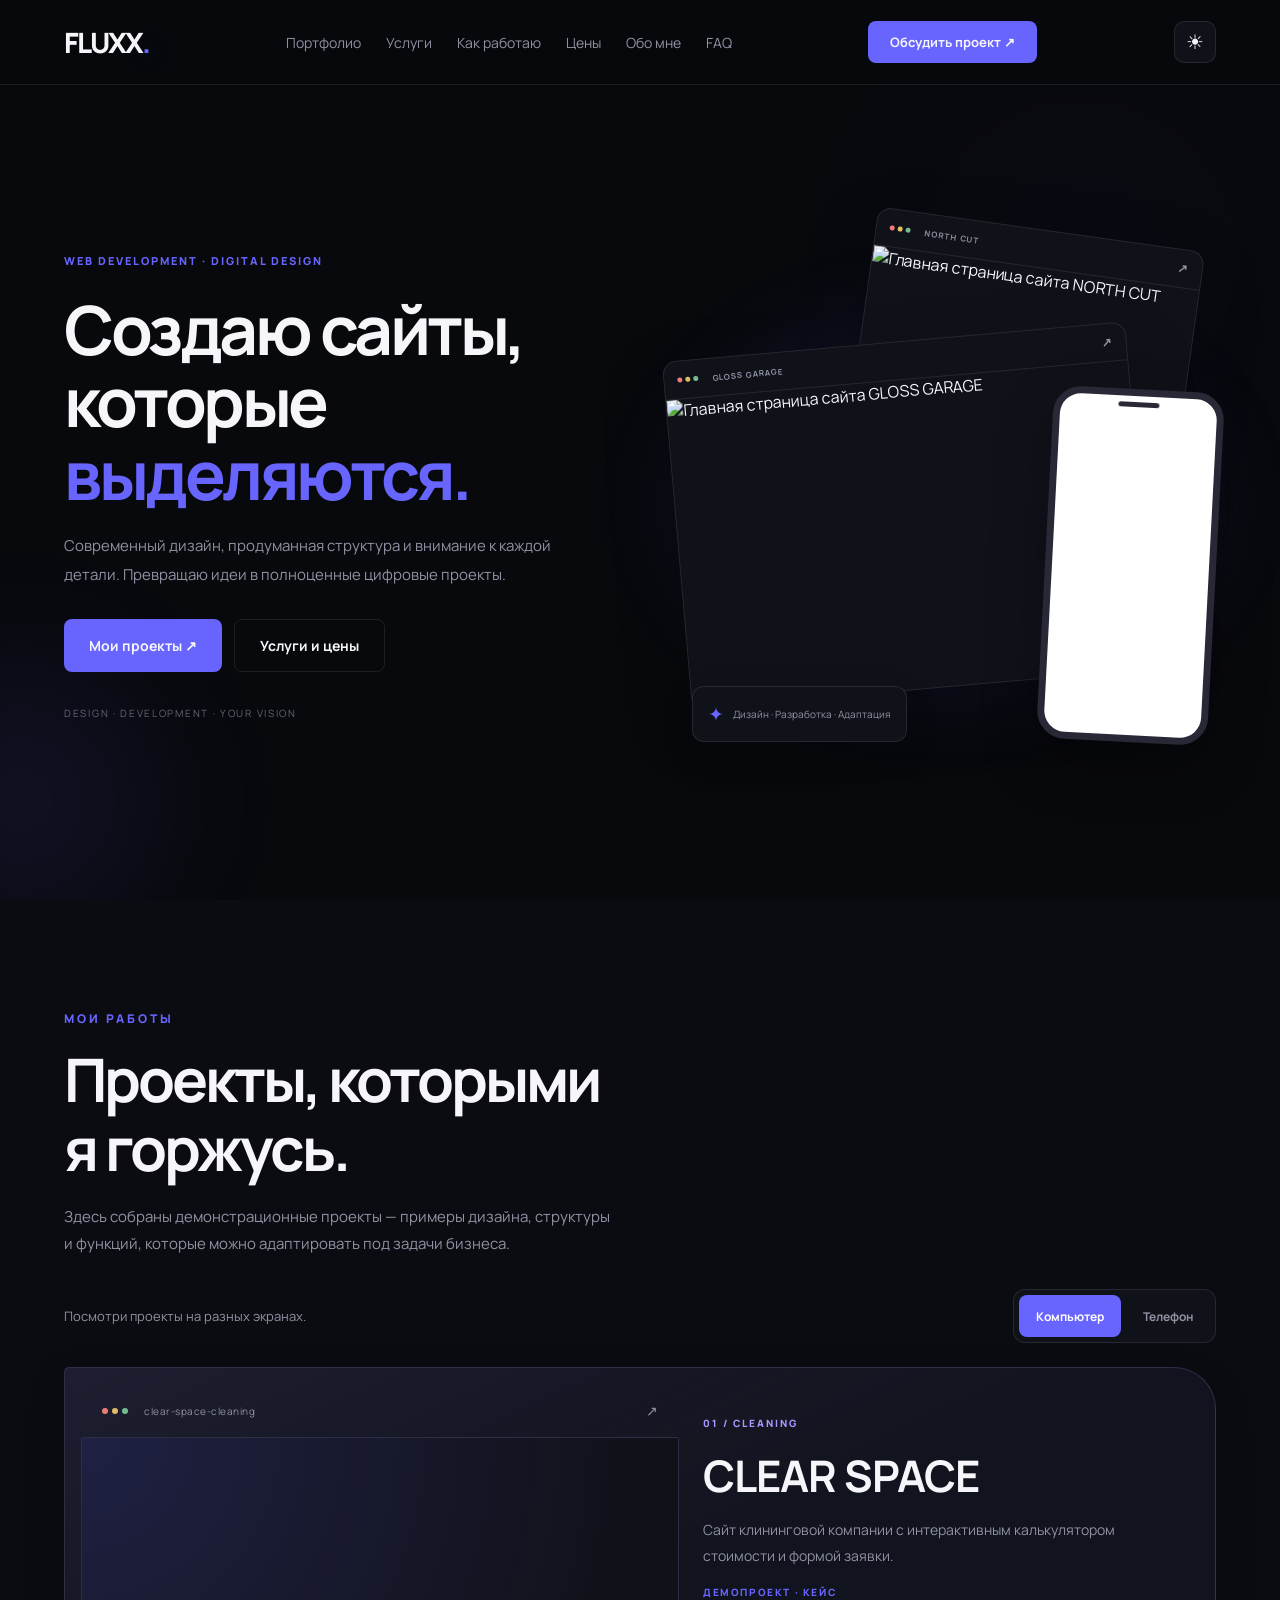
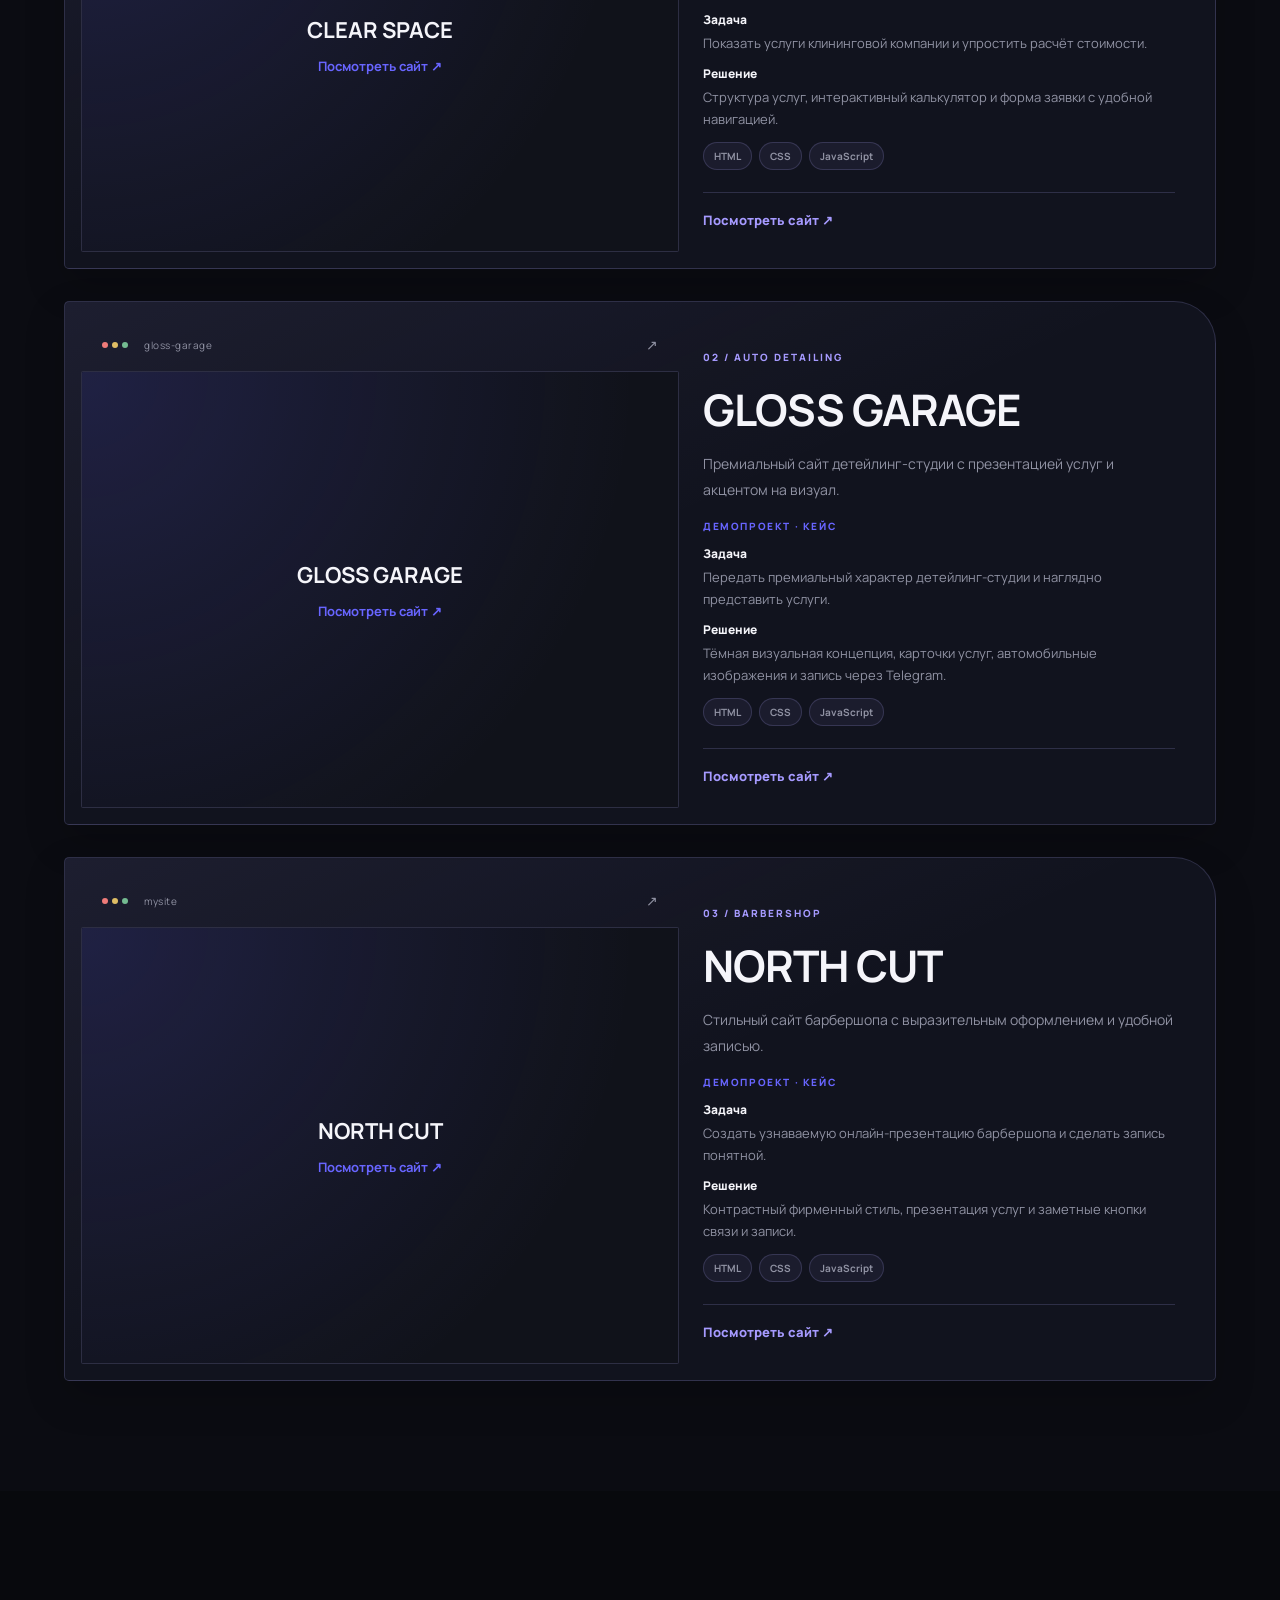
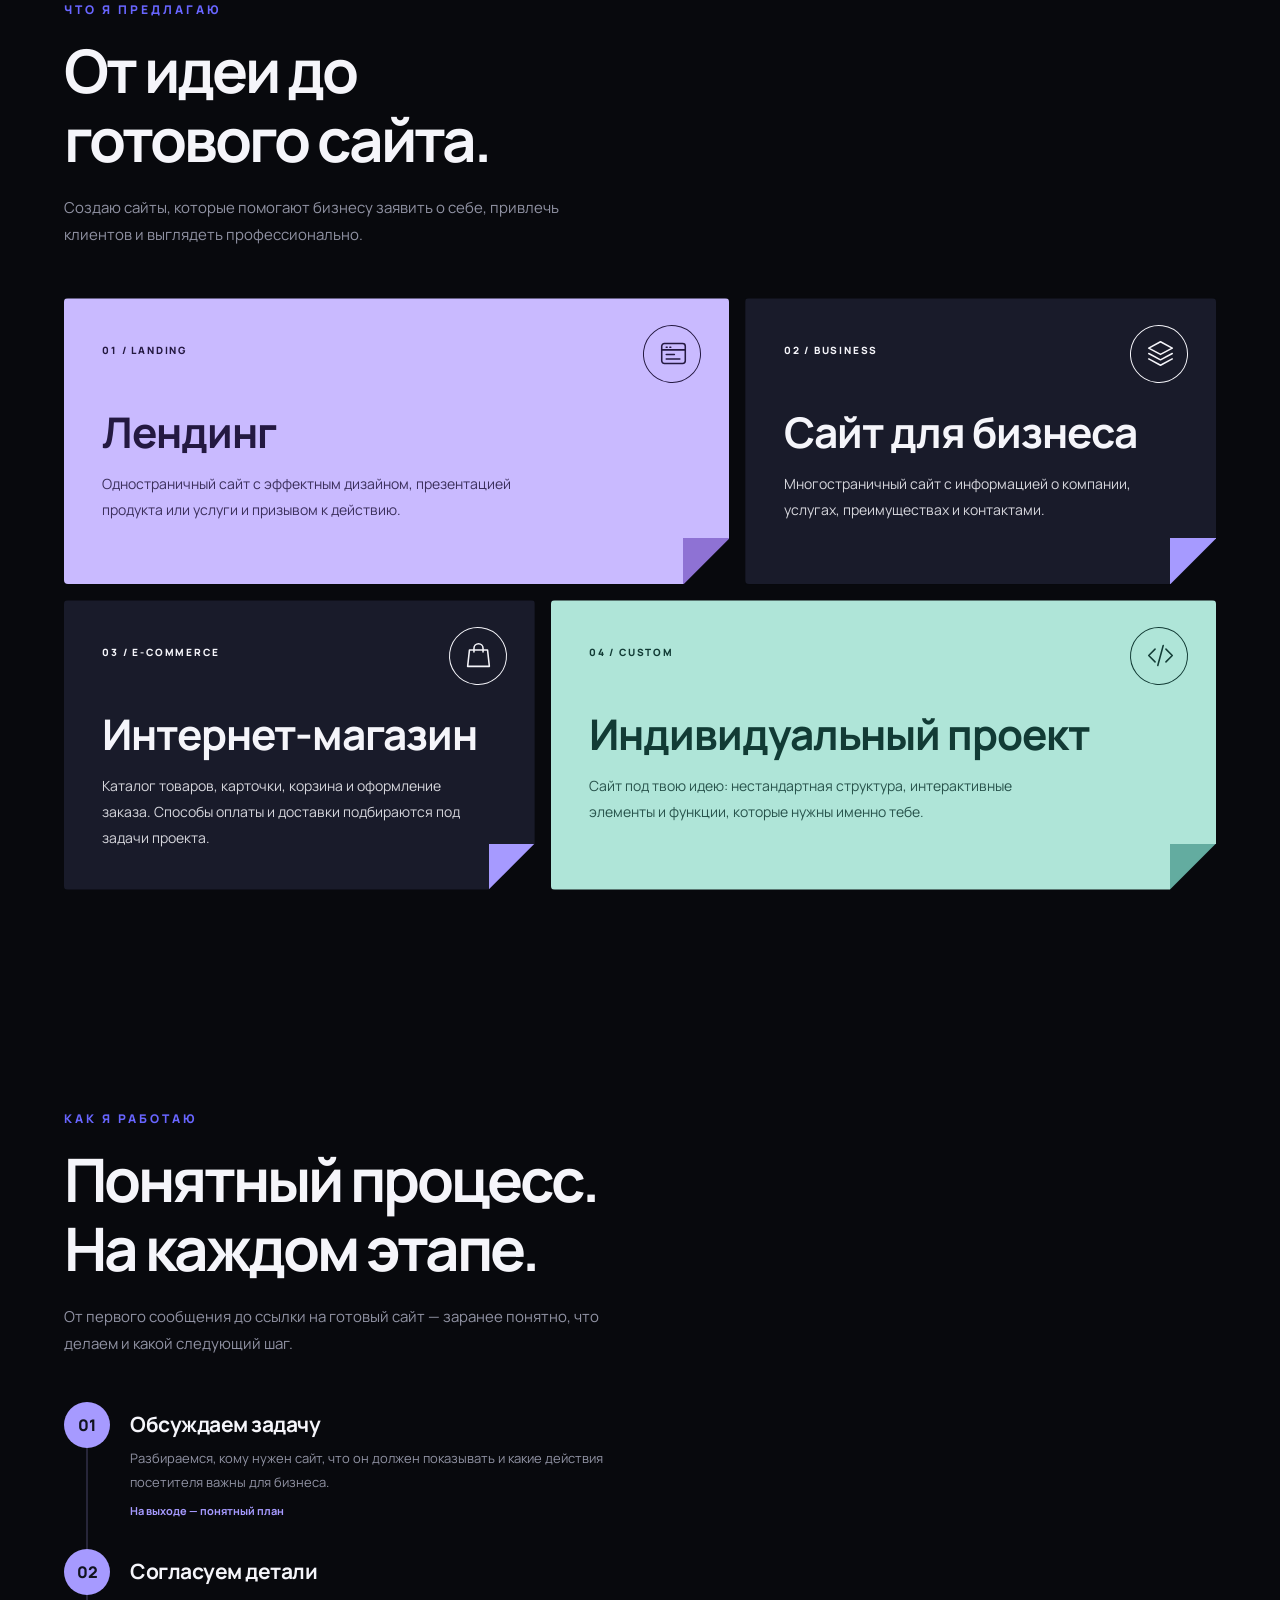
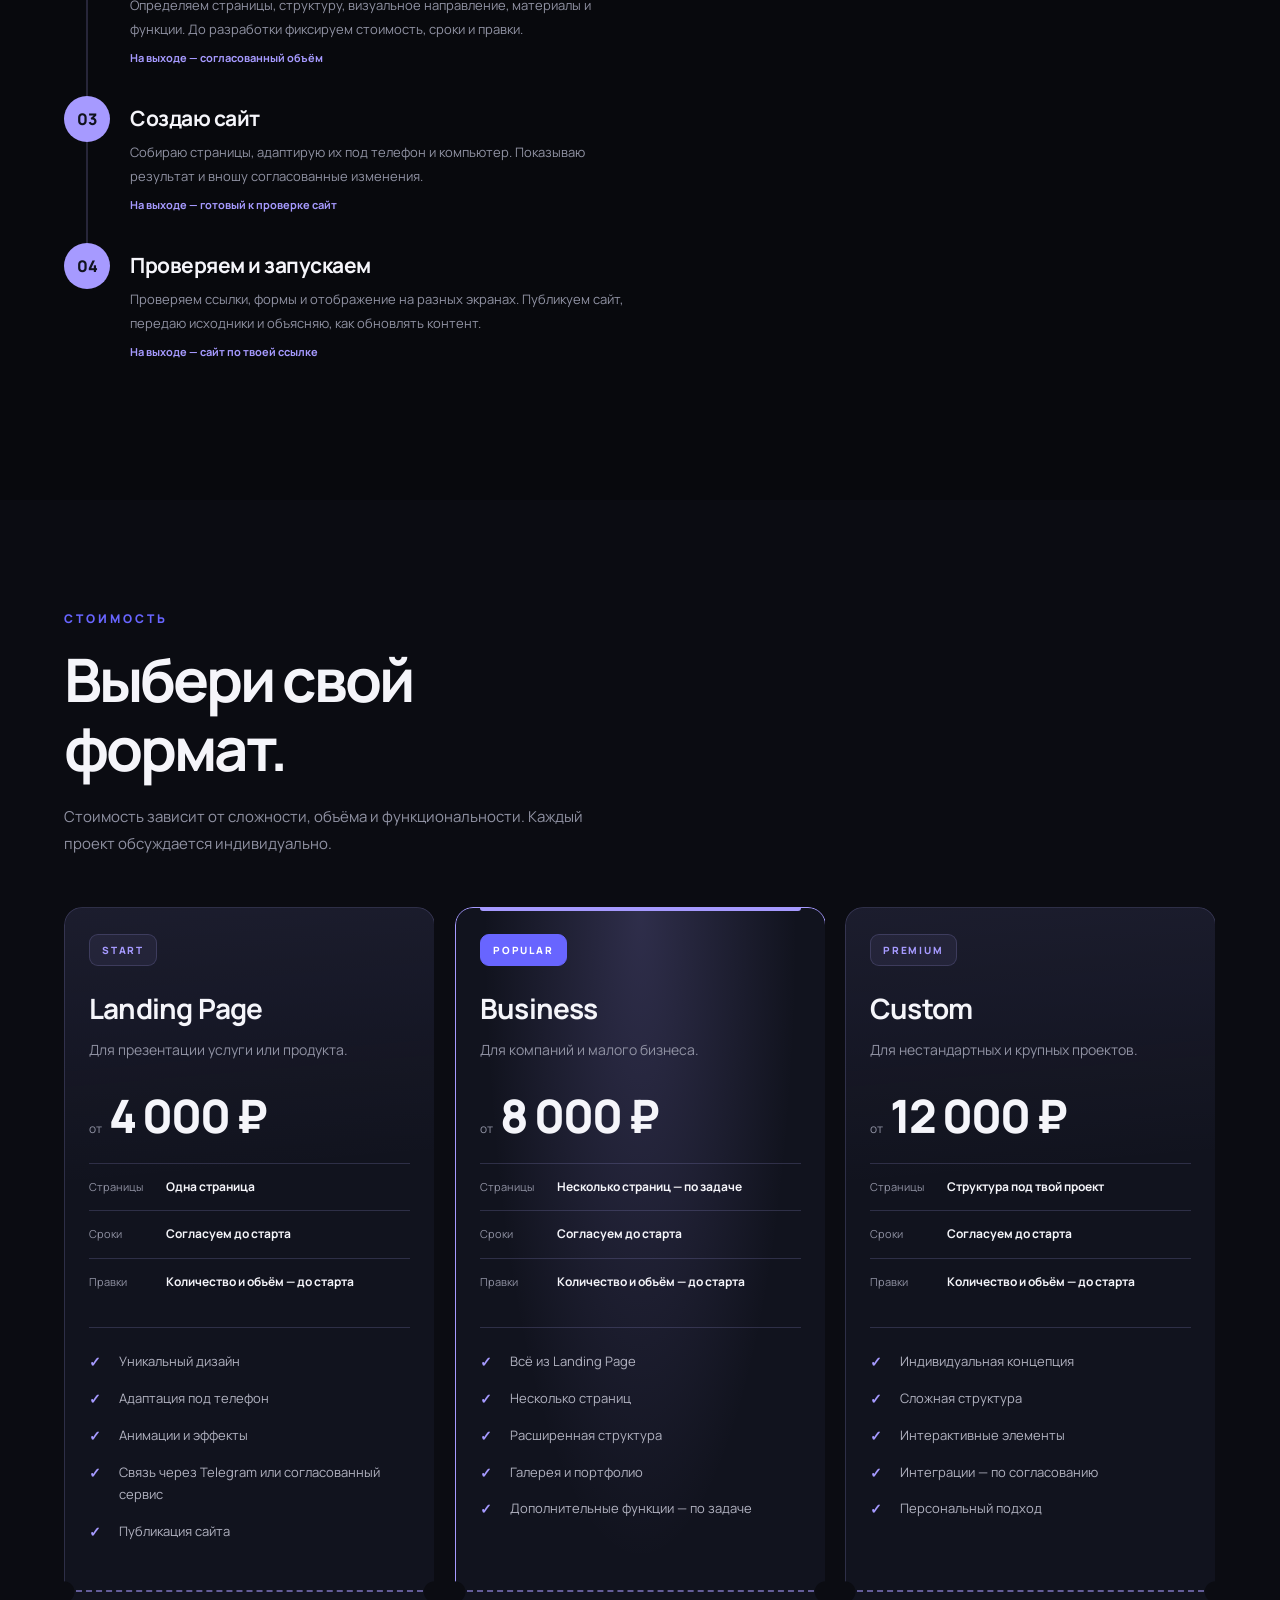
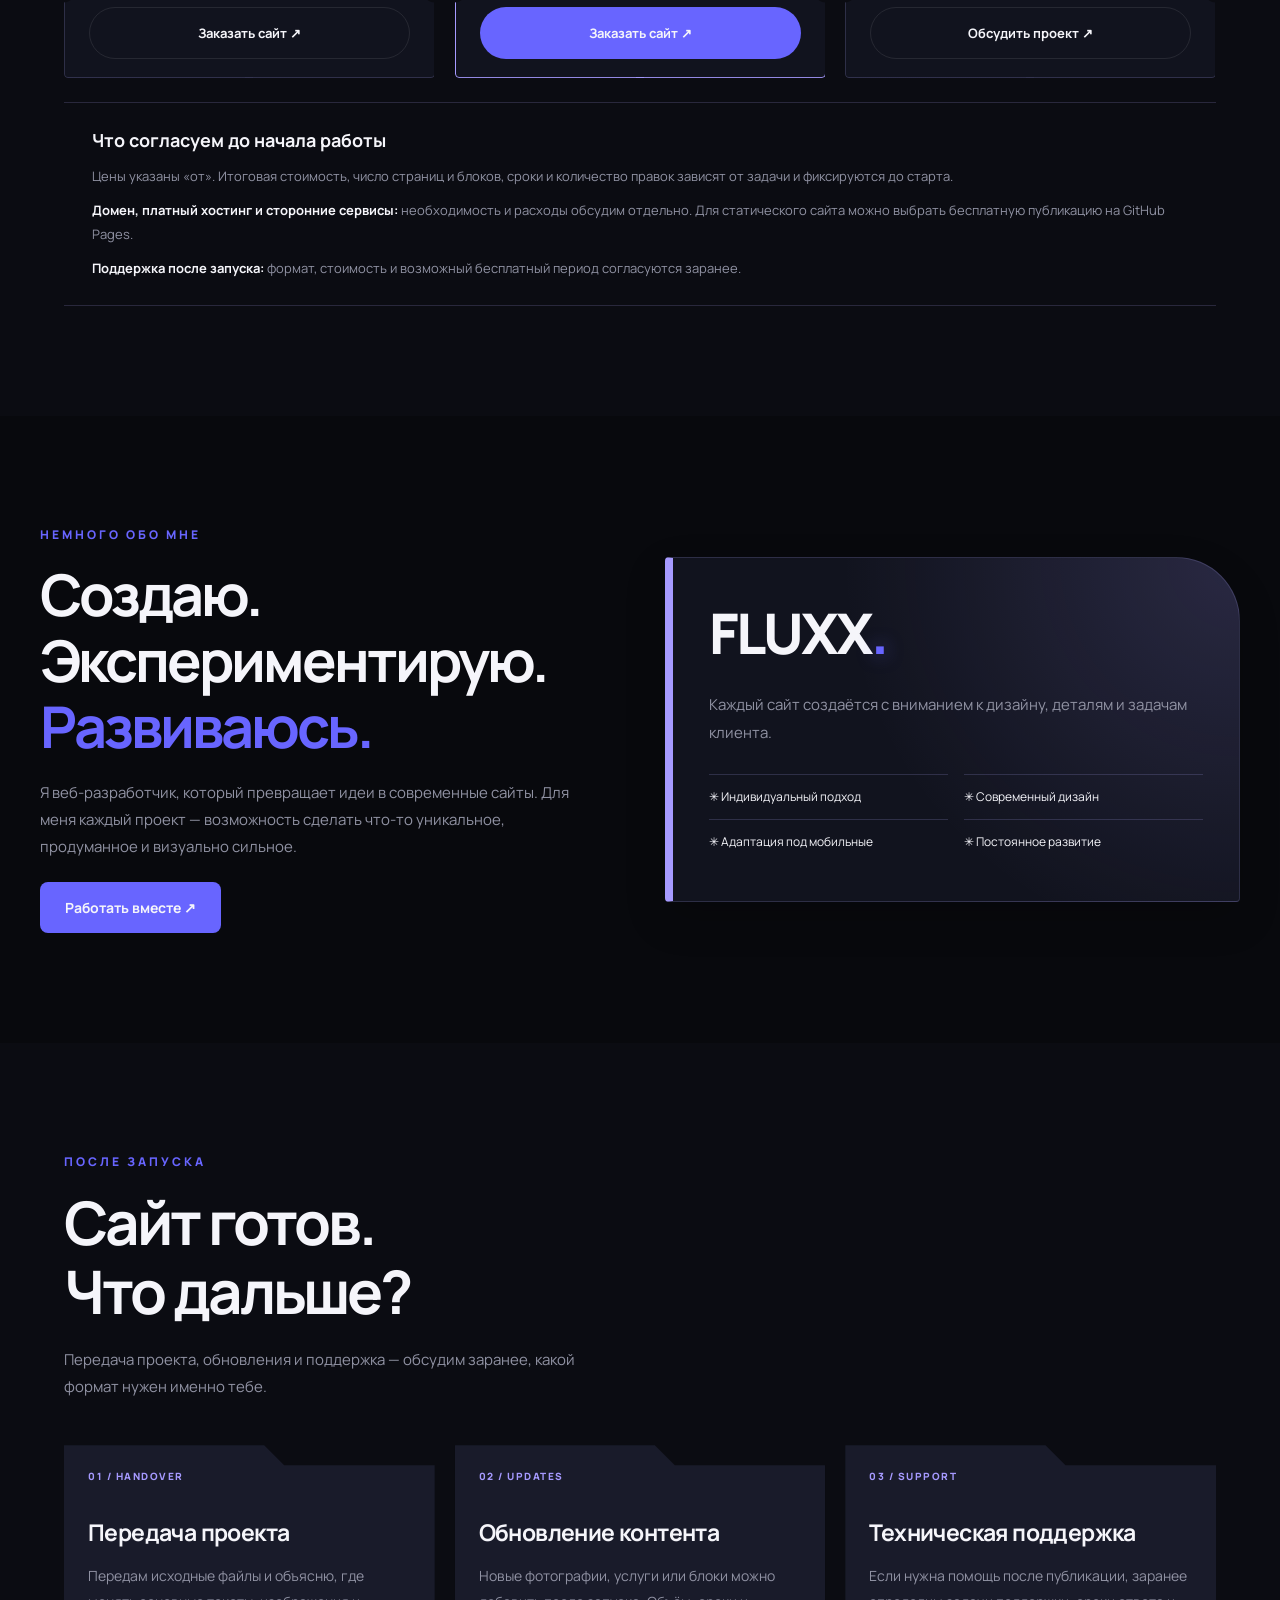
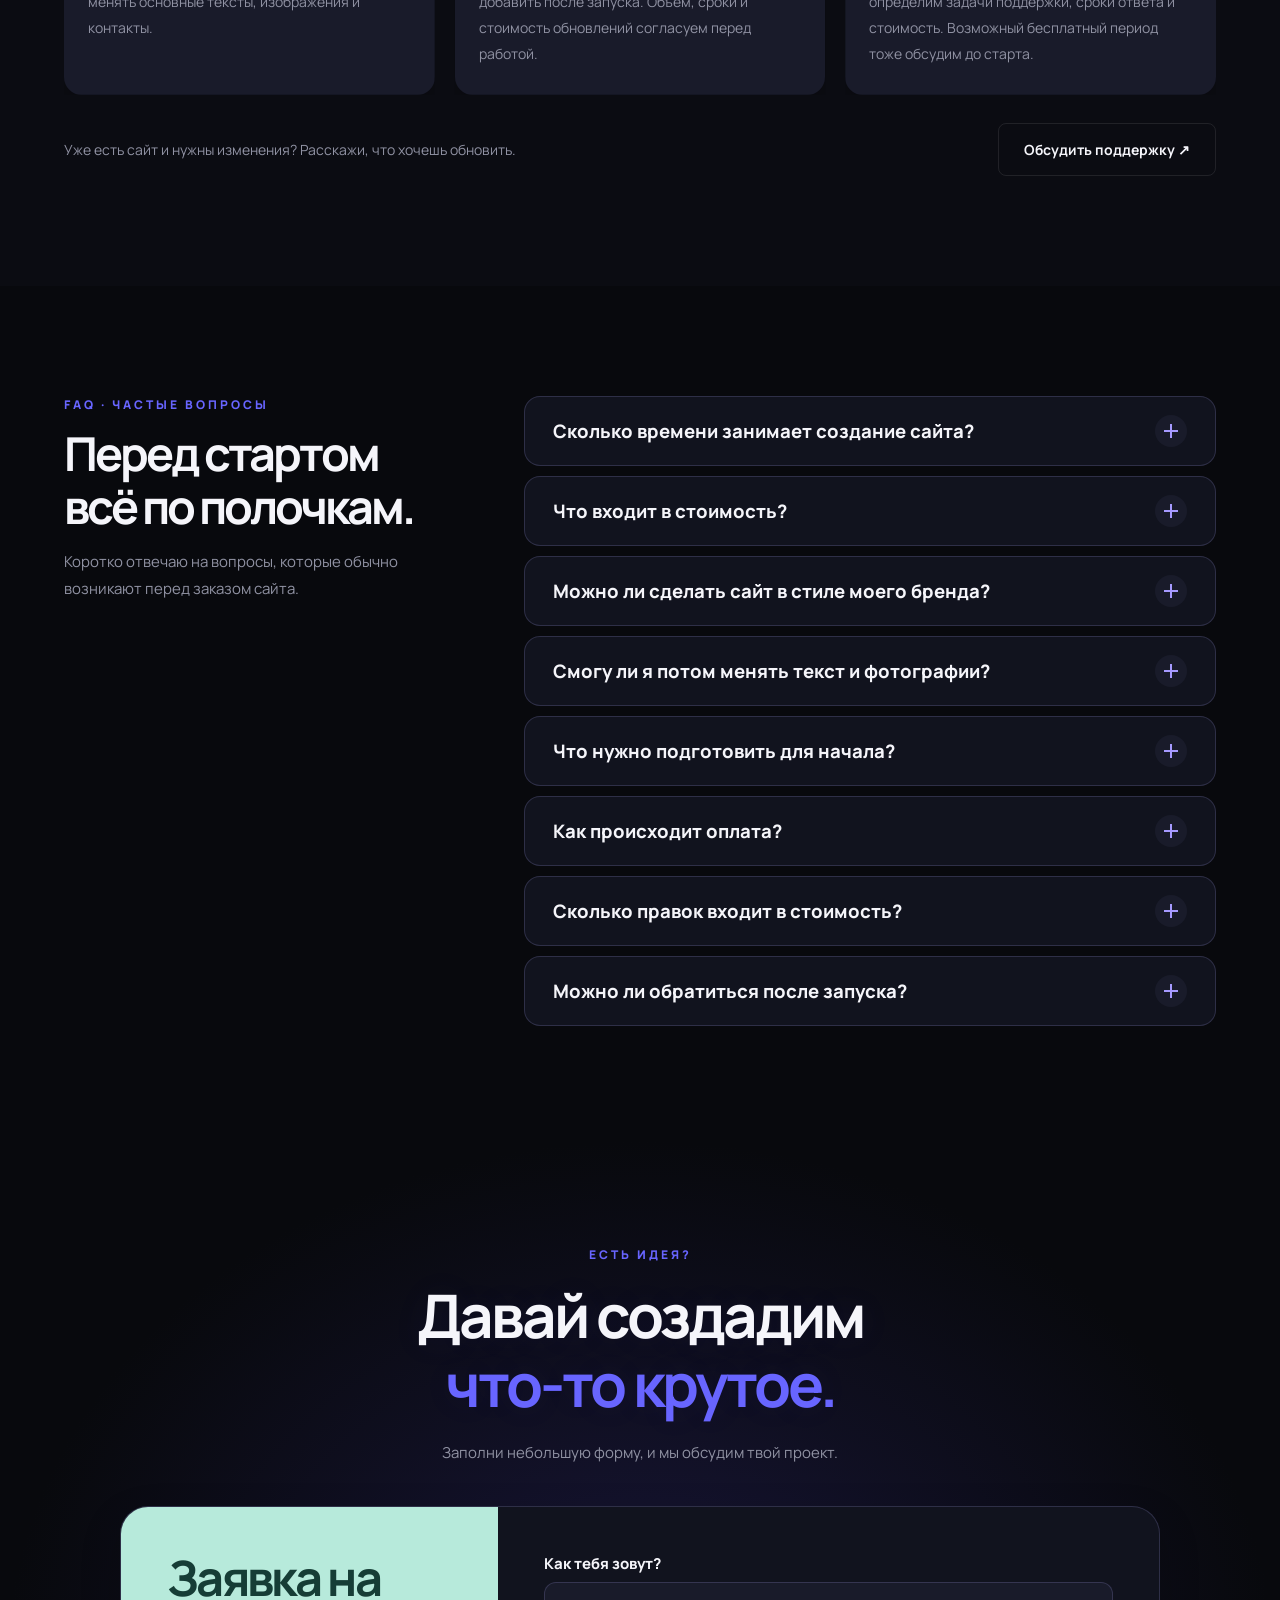
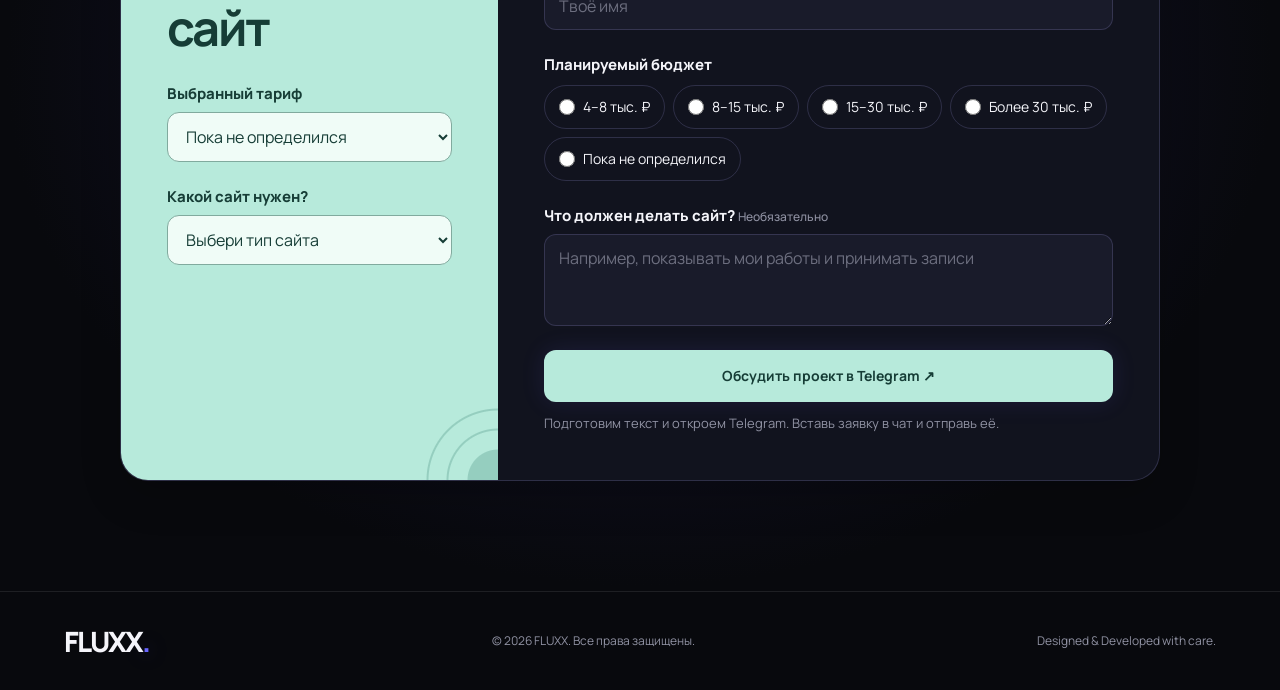
==== commit 324cba76: "Update index.html" ====
--- a/index.html
+++ b/index.html
@@ -966,28 +966,7 @@
     <p class="section-description">
       Заполни небольшую форму, и мы обсудим твой проект.
     </p>
-
-    <div class="contact-cta">
-      <div>
-        <span class="contact-cta-label">ЕСТЬ ВОПРОС ИЛИ ГОТОВАЯ ИДЕЯ?</span>
-        <h3>Обсудим твой проект</h3>
-
-        <p>
-          Напиши напрямую — расскажи, какой сайт нужен.
-          Обсудим задачу, сроки и подходящий формат.
-        </p>
-      </div>
-
-      <a
-        class="btn btn-primary"
-        href="https://t.me/bubkababki"
-        target="_blank"
-        rel="noopener noreferrer"
-      >
-        Написать в Telegram ↗
-      </a>
-    </div>
-
+  
   <form class="project-form brief" id="projectForm" aria-labelledby="briefTitle">
   <div class="brief-side">
     <h3 id="briefTitle">Заявка на сайт</h3>
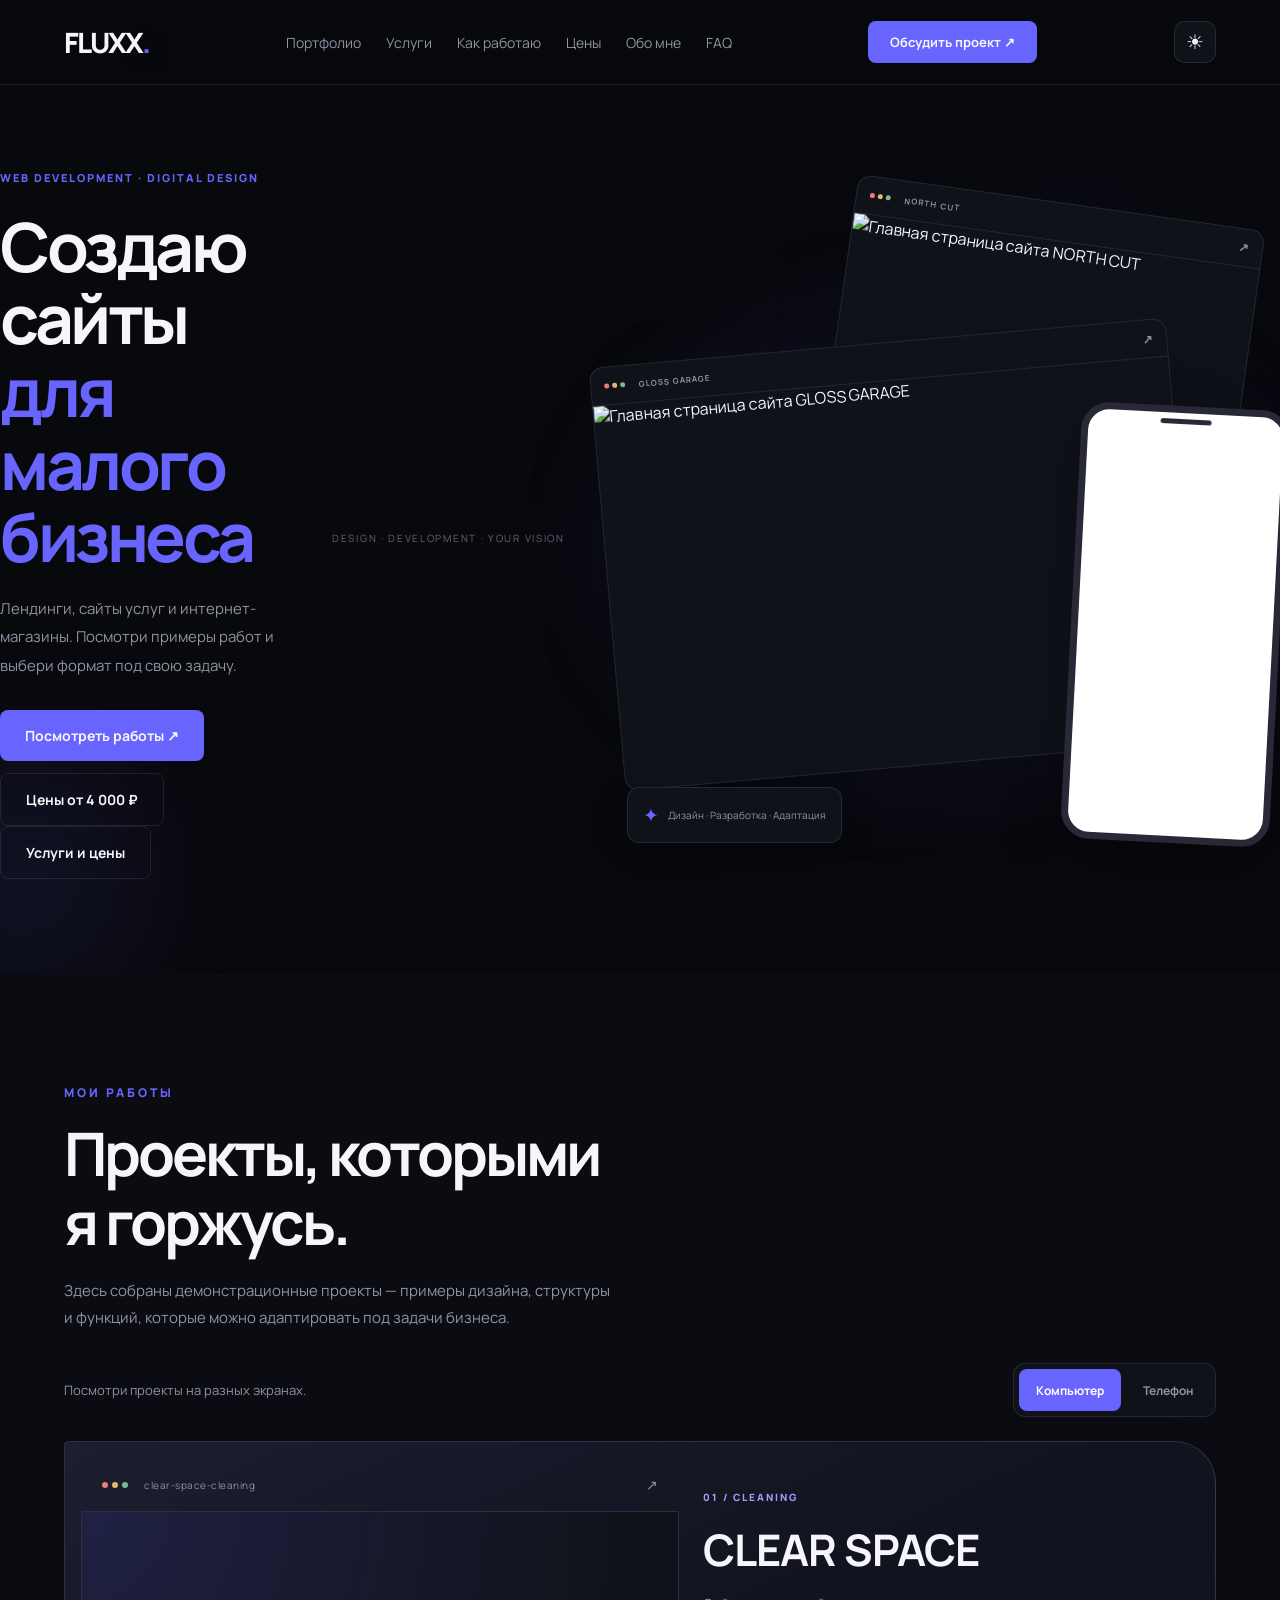
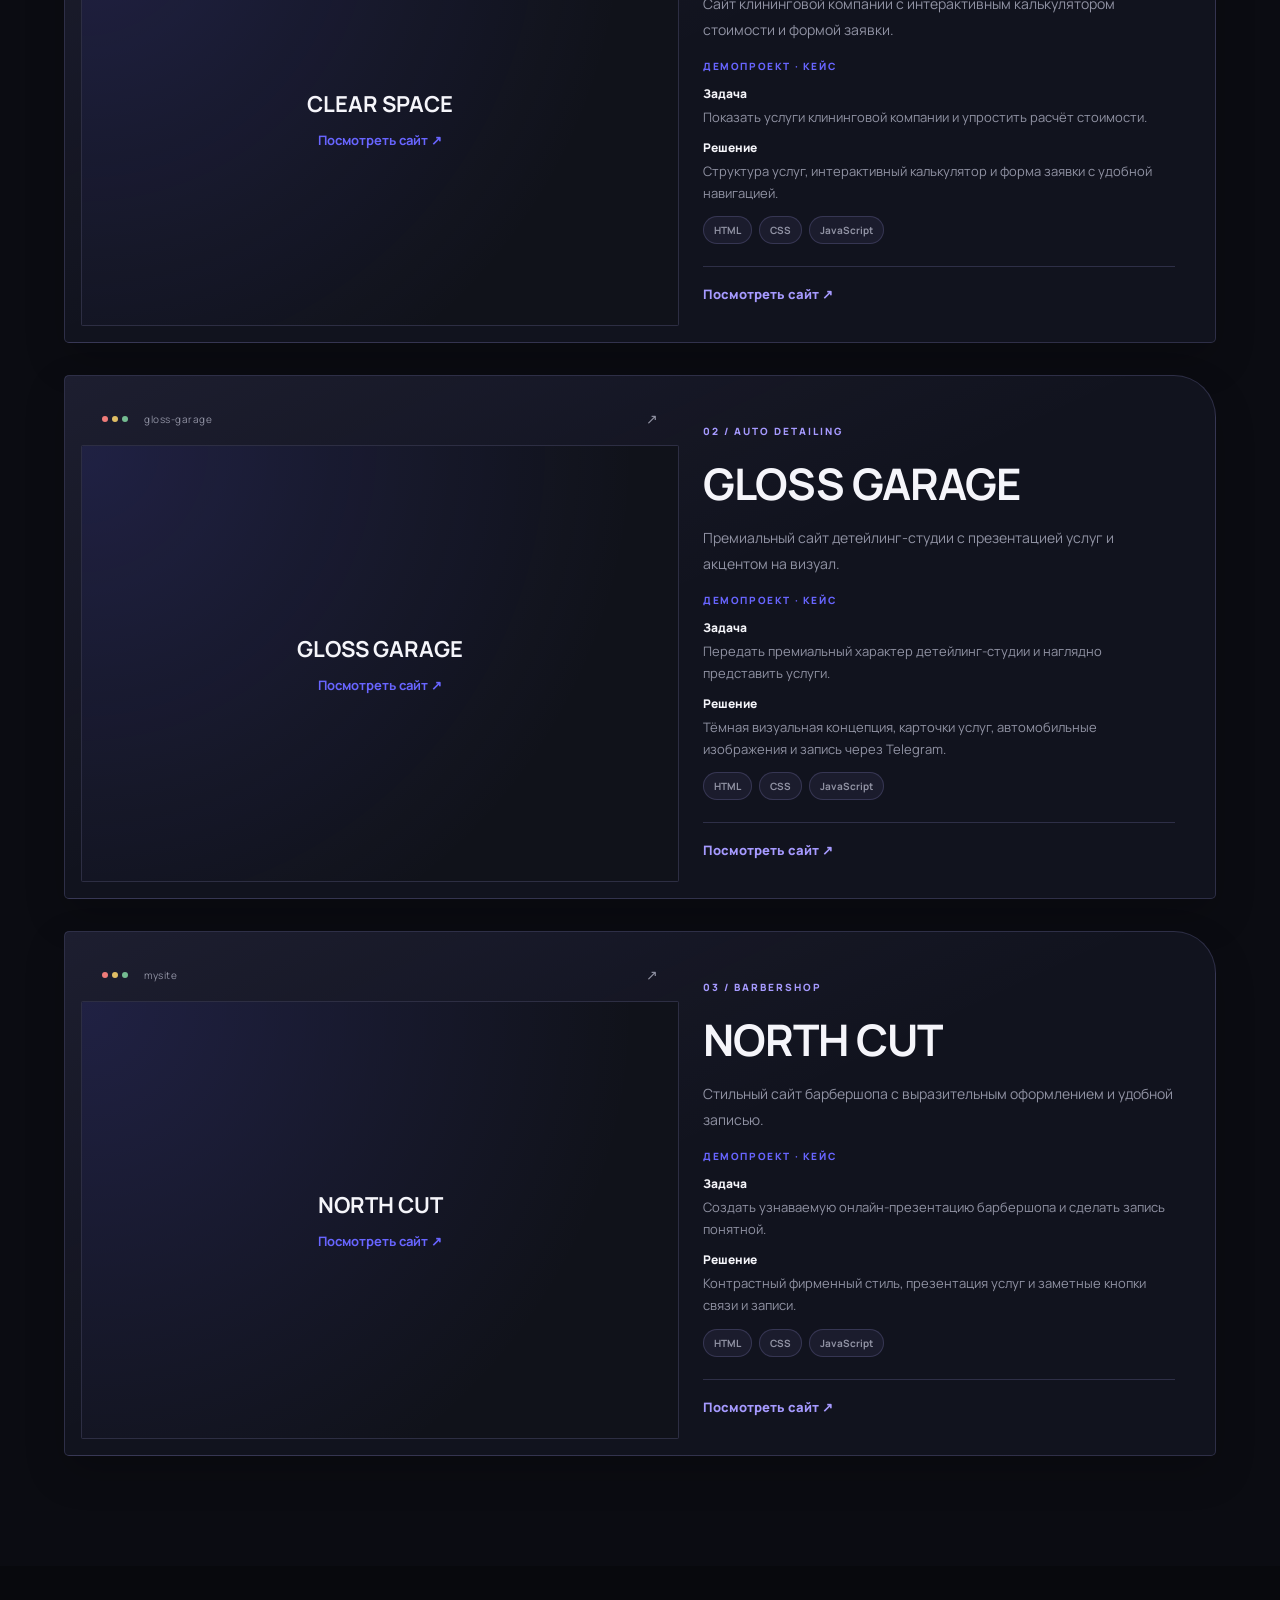
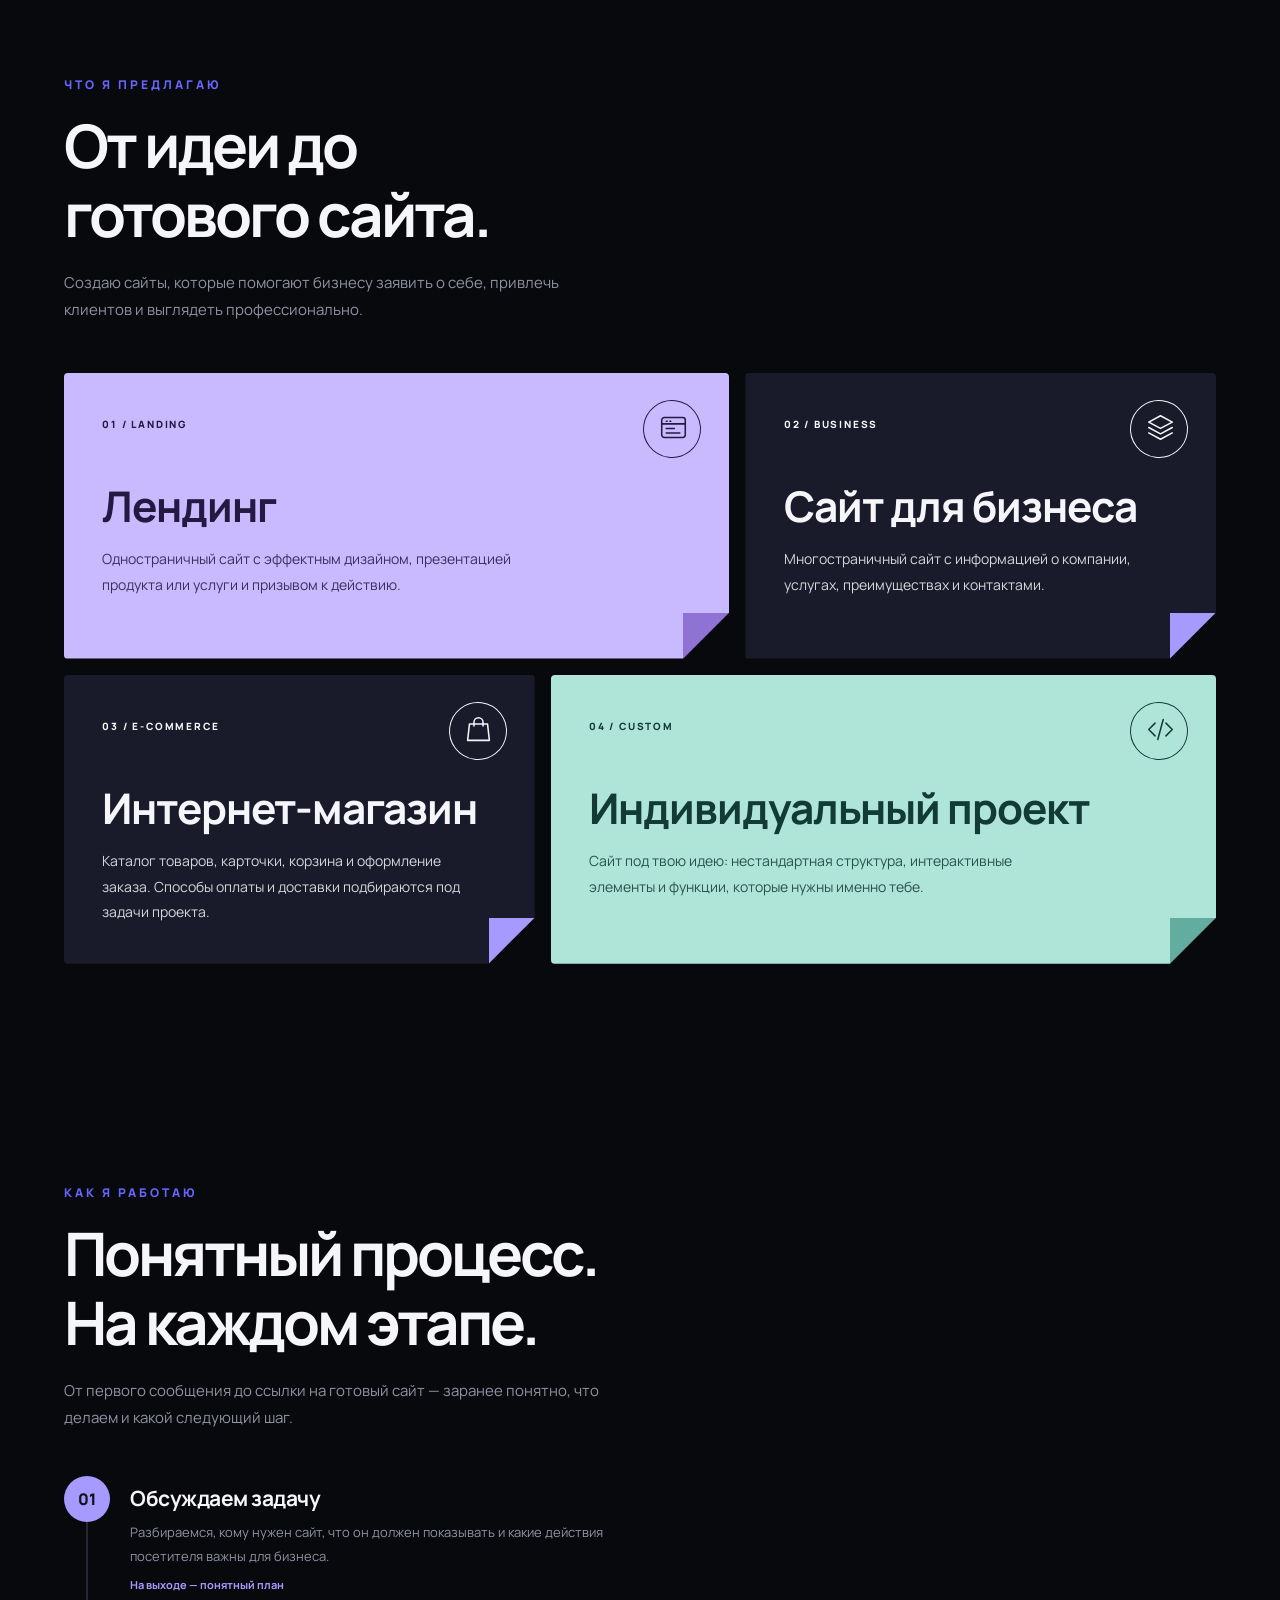
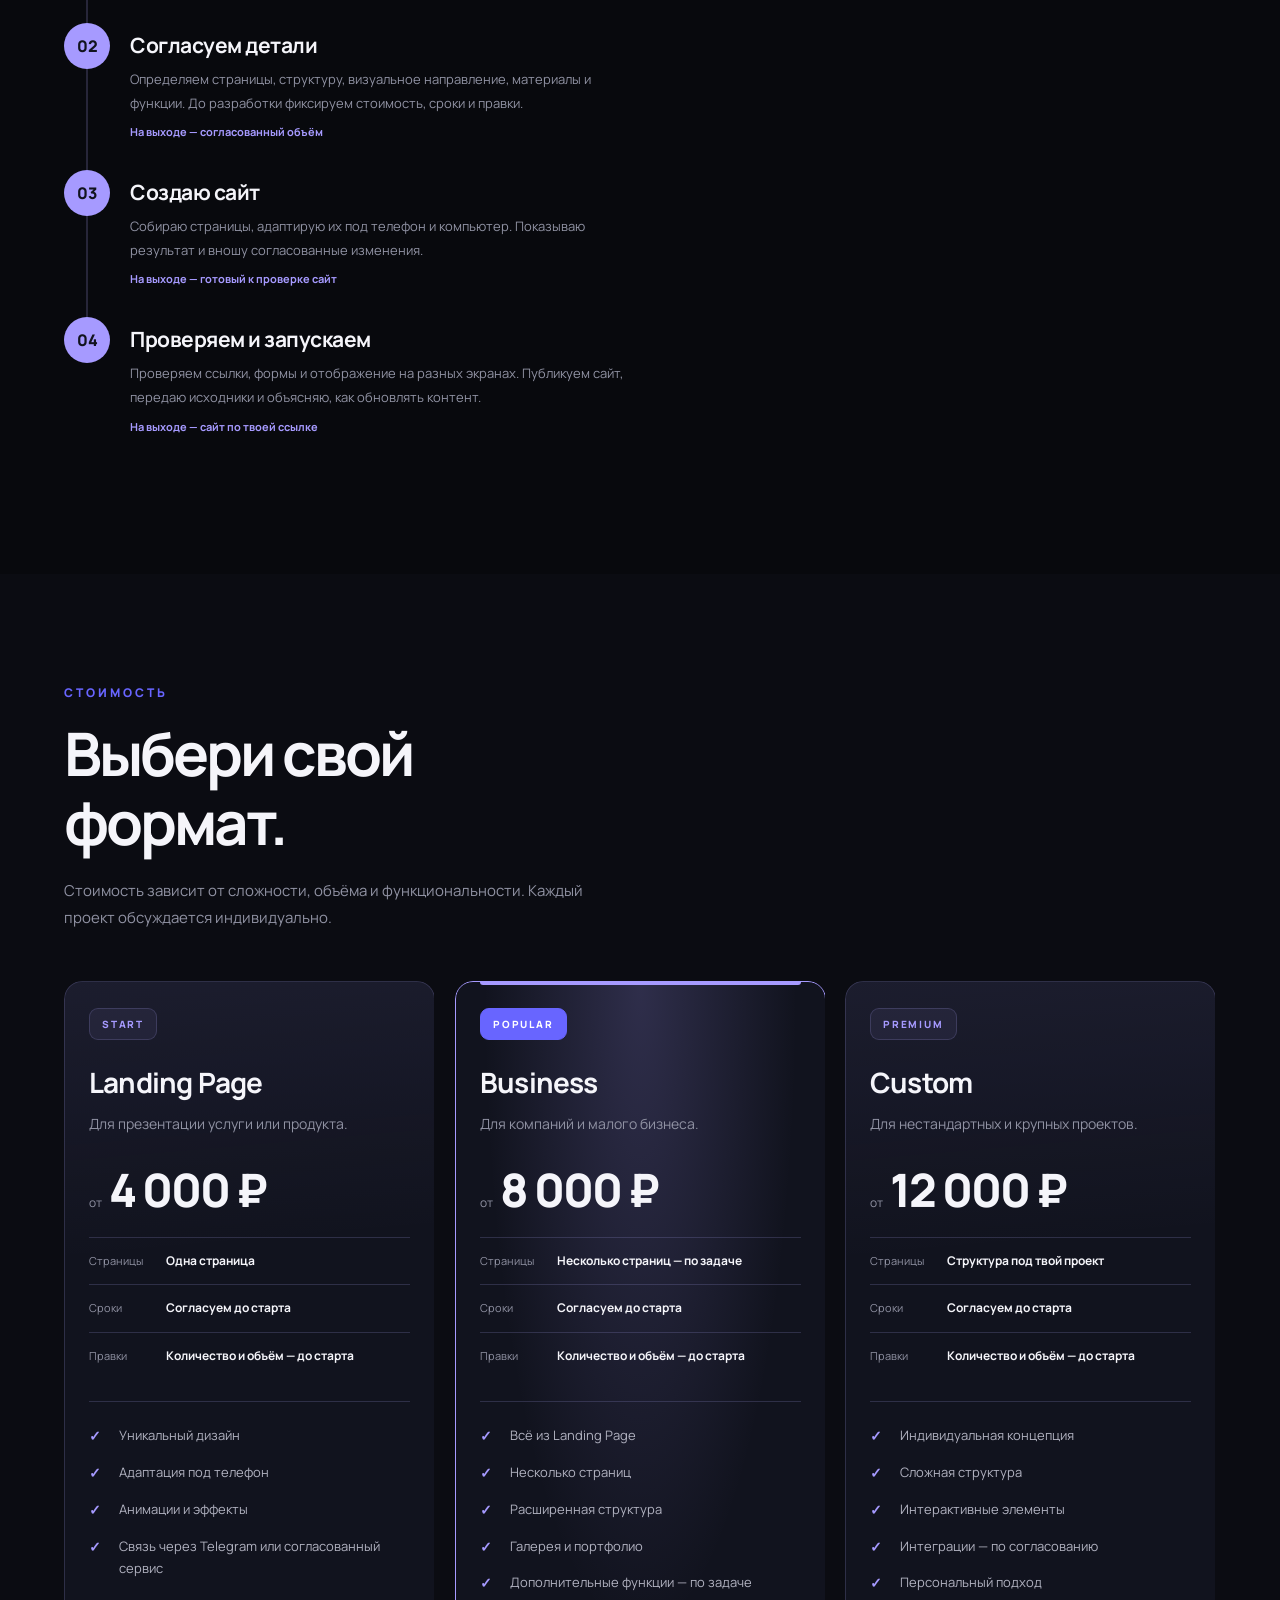
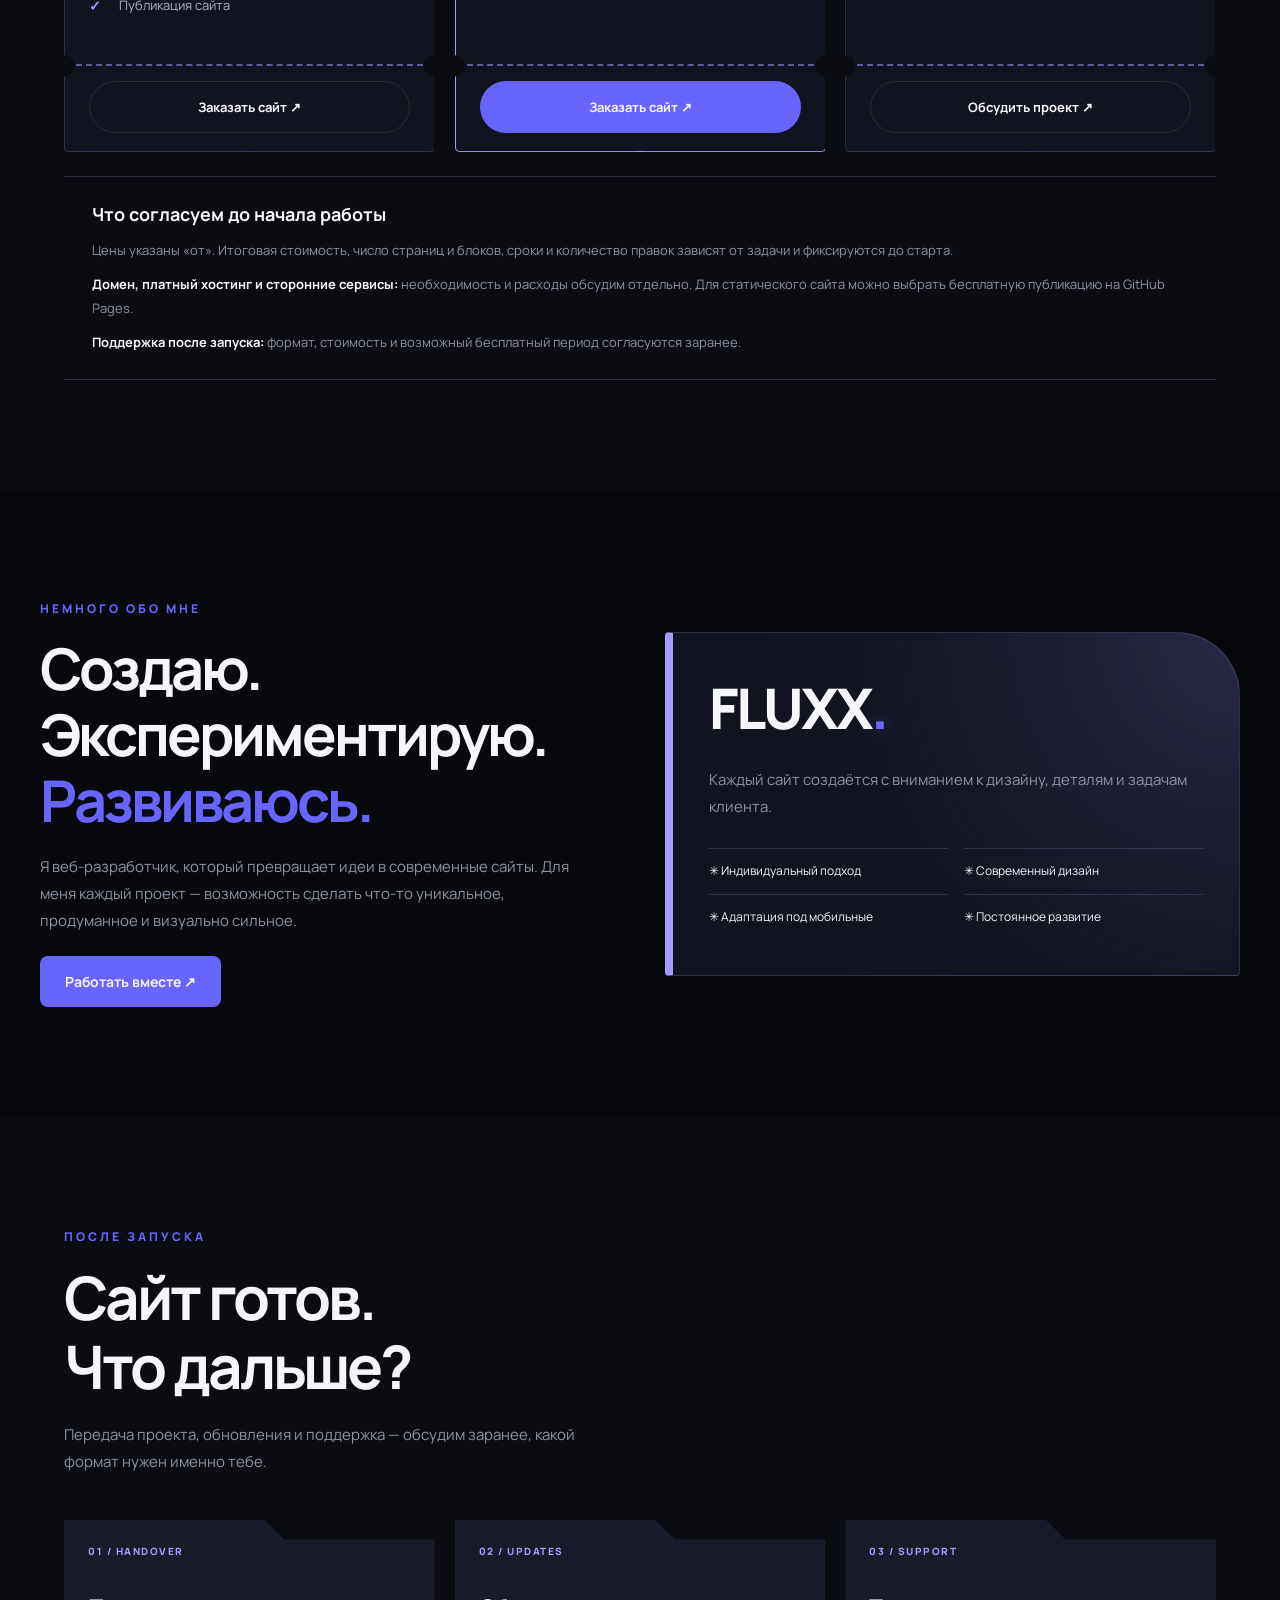
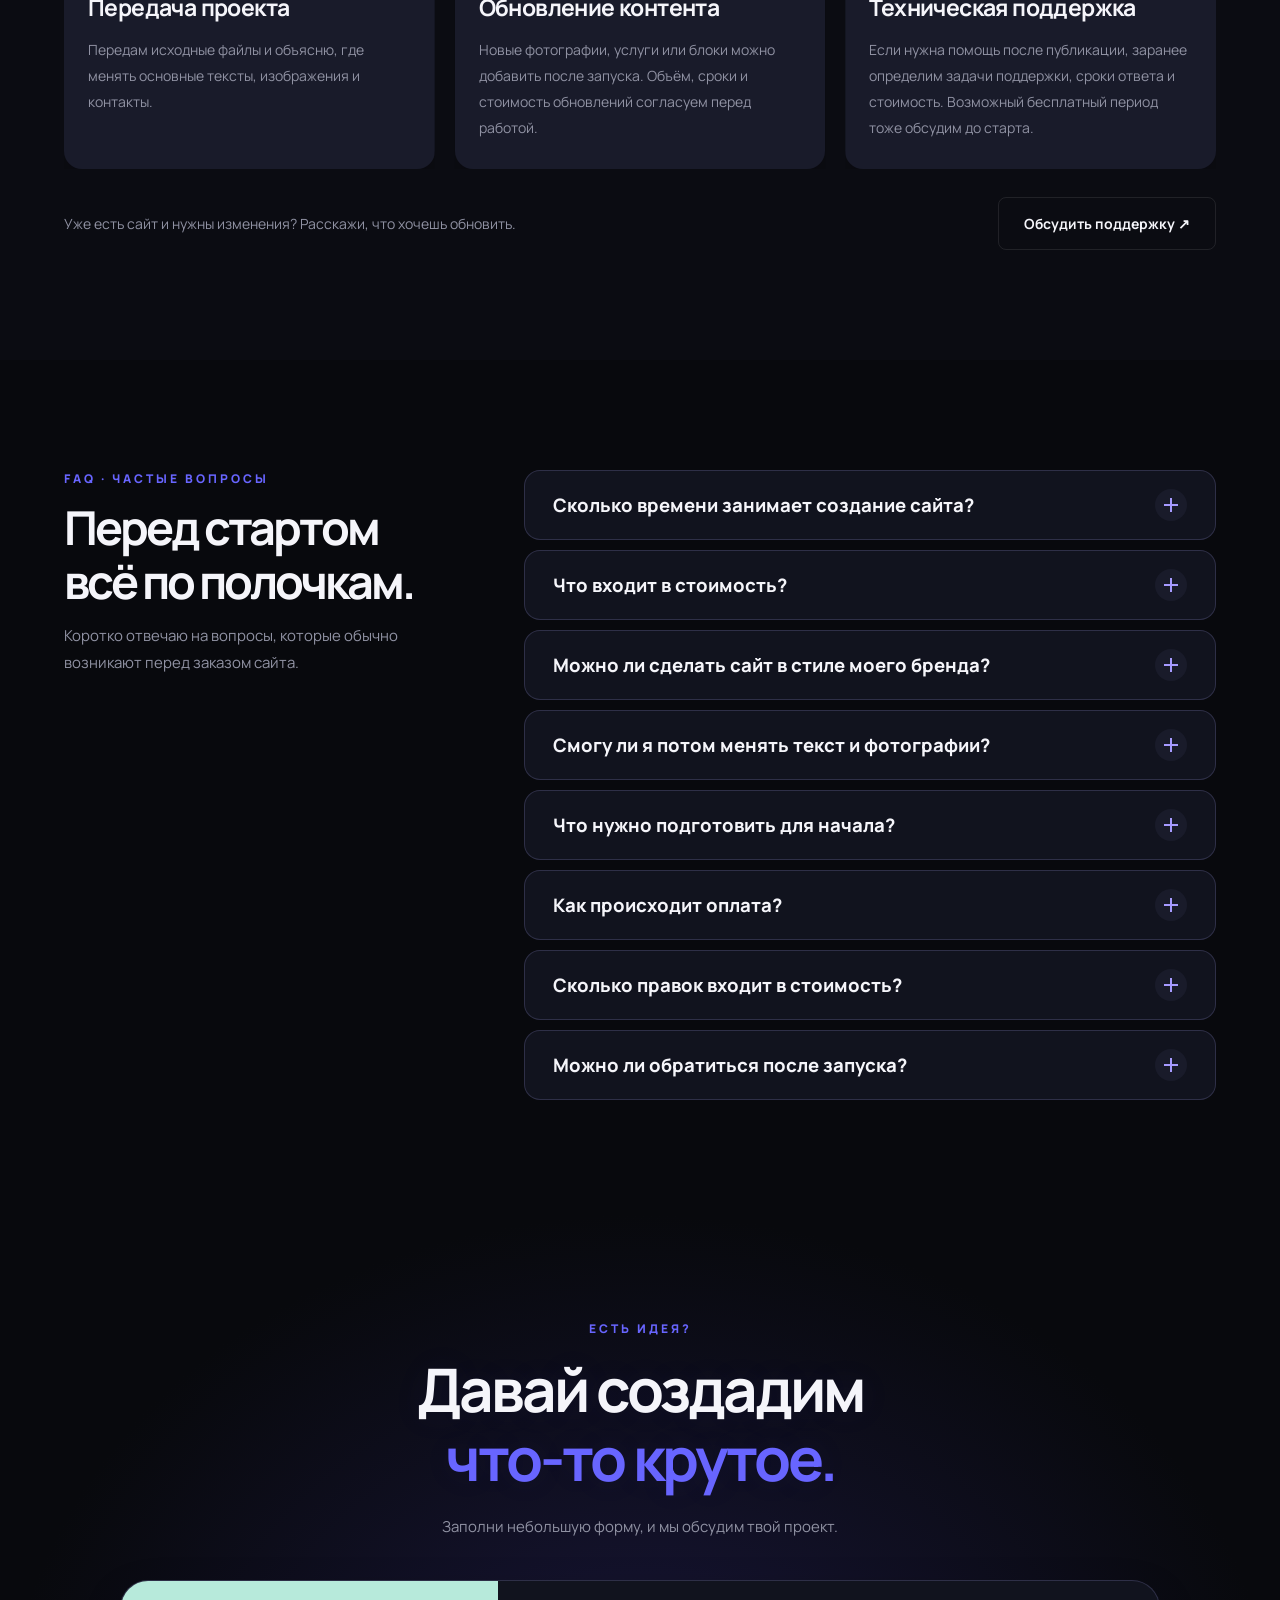
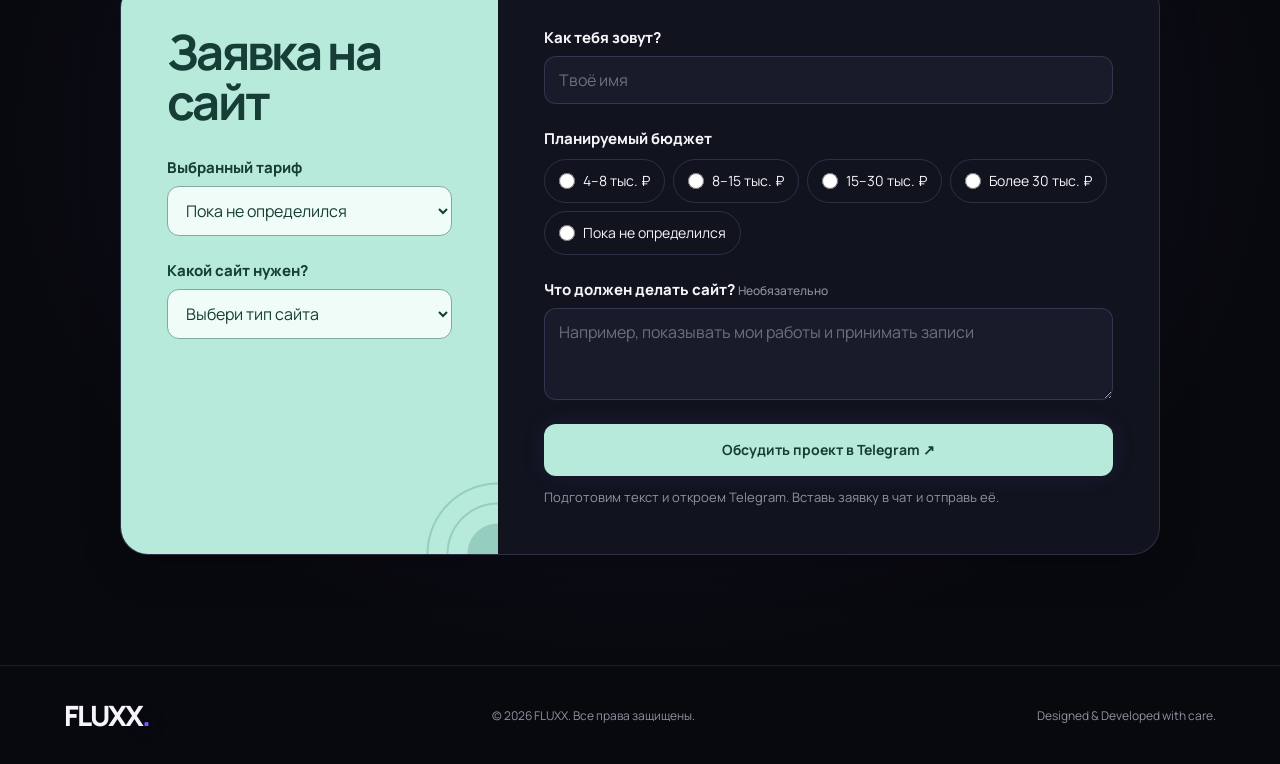
==== commit c0f0e086: "Update index.html" ====
--- a/index.html
+++ b/index.html
@@ -103,20 +103,17 @@
     <div class="hero-content reveal">
       <span class="eyebrow">WEB DEVELOPMENT · DIGITAL DESIGN</span>
 
-      <h1>
-        Создаю сайты,<br>
-        которые <span>выделяются.</span>
-      </h1>
-
-      <p class="hero-text">
-        Современный дизайн, продуманная структура и внимание
-        к каждой детали. Превращаю идеи в полноценные цифровые проекты.
-      </p>
-
-      <div class="hero-buttons">
-        <a href="#portfolio" class="btn btn-primary">
-          Мои проекты ↗
-        </a>
+    <h1>Создаю сайты <span>для малого бизнеса</span></h1>
+
+<p class="hero-text">
+  Лендинги, сайты услуг и интернет-магазины. Посмотри примеры работ
+  и выбери формат под свою задачу.
+</p>
+
+<div class="hero-buttons">
+  <a href="#portfolio" class="btn btn-primary">Посмотреть работы ↗</a>
+  <a href="#pricing" class="btn btn-outline">Цены от 4&nbsp;000&nbsp;₽</a>
+</div>
 
         <a href="#pricing" class="btn btn-outline">
           Услуги и цены
@@ -1089,37 +1086,127 @@
       loader.remove();
     }, 350);
   }
-
-  /* Появление секций */
-  const reducedMotion = window.matchMedia(
-    "(prefers-reduced-motion: reduce)"
-  );
-
-  if ("IntersectionObserver" in window && !reducedMotion.matches) {
-    const observer = new IntersectionObserver(function (entries) {
-      entries.forEach(function (entry) {
-        if (!entry.isIntersecting) return;
-
-        entry.target.classList.remove("reveal-pending");
-        observer.unobserve(entry.target);
+   /* Появление секций */
+  const reducedMotion = window.matchMedia("(prefers-reduced-motion: reduce)");
+
+  if ("IntersectionObserver" in window && "animate" in Element.prototype) {
+    requestAnimationFrame(() => {
+      const items = document.querySelectorAll(
+        "#home h1, .hero-showcase, .section-title, #briefTitle, .project-image, " +
+        ".service-card, .price-card, .process-card, .support-card, .about-box, " +
+        ".pricing-note, .faq-item"
+      );
+
+      const shown = new Map();
+      let lastY = window.scrollY;
+      let direction = 1;
+
+      function readDirection() {
+        const y = window.scrollY;
+        if (y !== lastY) direction = y > lastY ? 1 : -1;
+        lastY = y;
+      }
+
+      function enter(item, d) {
+        const timing = { duration: 1050, easing: "ease-in-out" };
+
+        if (item.matches("h1, h2, #briefTitle")) {
+          const angle = d > 0 ? 166 : 346;
+          const mask = `linear-gradient(${angle}deg, black 40%, rgb(0 0 0 / .55) 62%)`;
+
+          return item.animate({
+            maskImage: [mask, mask],
+            maskSize: ["100% 350%", "100% 350%"],
+            maskPosition: d > 0
+              ? ["0% 100%", "0% 0%"]
+              : ["0% 0%", "0% 100%"]
+          }, { duration: 1200, easing: "ease-in-out" });
+        }
+
+        if (item.matches(".project-image")) {
+          const photo = item.closest('[data-preview="phone"]')
+            ? item.querySelector(".phone-shell")
+            : item.querySelector("img:not([hidden]), .project-preview-fallback:not([hidden])");
+
+          return (photo || item).animate([
+            { scale: "1.07", rotate: `${d * 1.5}deg` },
+            { scale: "1", rotate: "0deg" }
+          ], timing);
+        }
+
+        if (item.matches(".process-card")) {
+          return item.querySelector(".process-number").animate([
+            { rotate: `${-d * 18}deg`, scale: ".9" },
+            { rotate: "0deg", scale: "1" }
+          ], timing);
+        }
+
+        if (item.matches(".faq-item")) {
+          return item.querySelector("summary").animate([
+            { boxShadow: `inset ${d * 5}px 0 var(--tile-accent)` },
+            { boxShadow: "inset 0 0 0 transparent" }
+          ], timing);
+        }
+
+        return item.animate([
+          { translate: `0 ${d * 14}px`, rotate: `${-d}deg`, scale: ".985" },
+          { translate: "0 0", rotate: "0deg", scale: "1" }
+        ], timing);
+      }
+
+      // Один запуск за проход через экран.
+      const onEnter = new IntersectionObserver(entries => {
+        if (reducedMotion.matches) return;
+        readDirection();
+
+        for (const { target, isIntersecting } of entries) {
+          if (!isIntersecting || shown.has(target)) continue;
+
+          const animation = target.matches(":focus-within")
+            ? null
+            : enter(target, direction);
+
+          shown.set(target, animation);
+        }
       });
-    }, {
-      threshold: 0
-    });
-
-    document.querySelectorAll(".reveal").forEach(function (element) {
-      observer.observe(element);
-      element.classList.add("reveal-pending");
-    });
-
-    reducedMotion.addEventListener("change", function (event) {
-      if (!event.matches) return;
-
-      observer.disconnect();
-
-      document.querySelectorAll(".reveal-pending").forEach(function (element) {
-        element.classList.remove("reveal-pending");
-      });
+
+      // Разрешаем следующий запуск только после полного выхода с запасом.
+      const onLeave = new IntersectionObserver(entries => {
+        for (const { target, isIntersecting } of entries) {
+          if (isIntersecting) continue;
+          shown.get(target)?.cancel();
+          shown.delete(target);
+        }
+      }, { rootMargin: "120px 0px" });
+
+      function syncMotion() {
+        onEnter.disconnect();
+        onLeave.disconnect();
+
+        for (const animation of shown.values()) animation?.cancel();
+        shown.clear();
+        window.removeEventListener("scroll", readDirection);
+
+        if (reducedMotion.matches) return;
+
+        lastY = window.scrollY;
+        window.addEventListener("scroll", readDirection, { passive: true });
+
+        for (const item of items) {
+          const rect = item.getBoundingClientRect();
+
+          // Уже видимые при загрузке блоки сразу можно читать.
+          if (rect.bottom > 0 && rect.top < window.innerHeight) {
+            shown.set(item, null);
+          }
+
+          onEnter.observe(item);
+          onLeave.observe(item);
+        }
+      }
+
+      syncMotion();
+      reducedMotion.addEventListener("change", syncMotion);
     });
   }
 
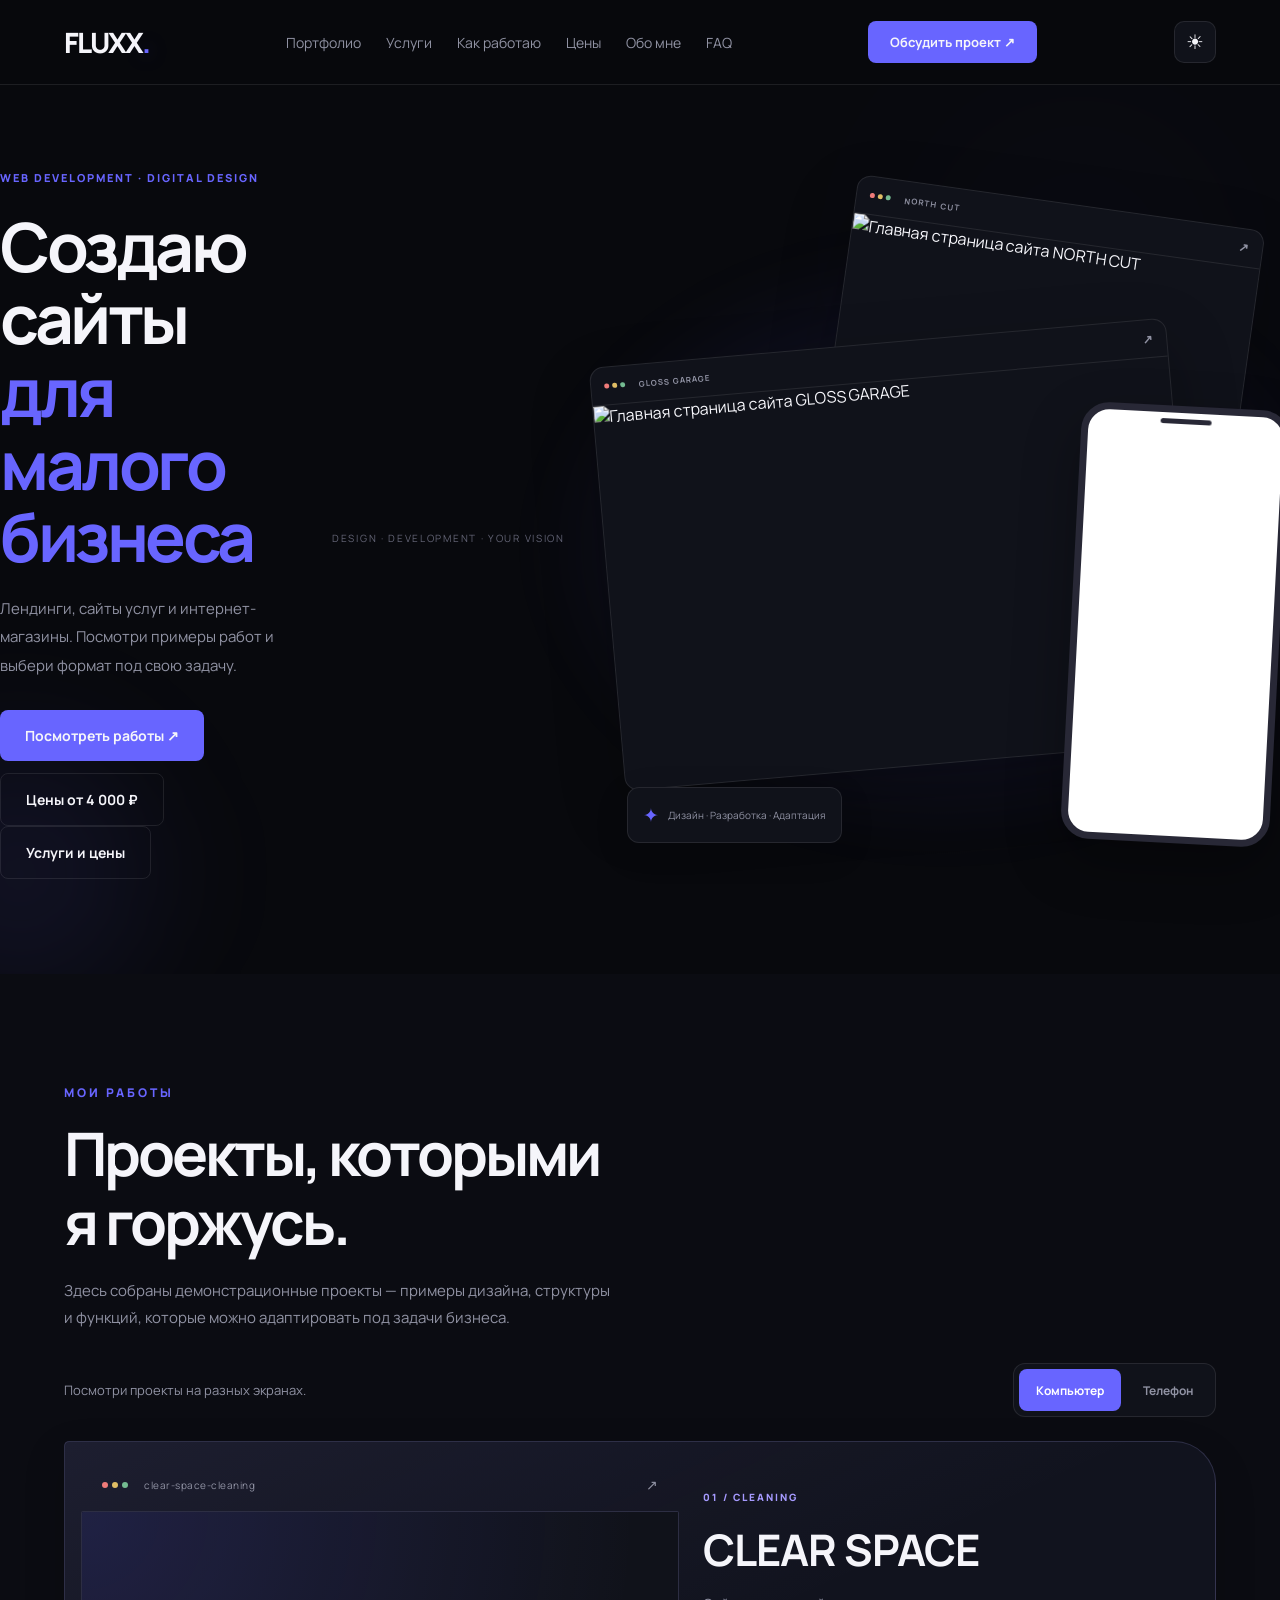
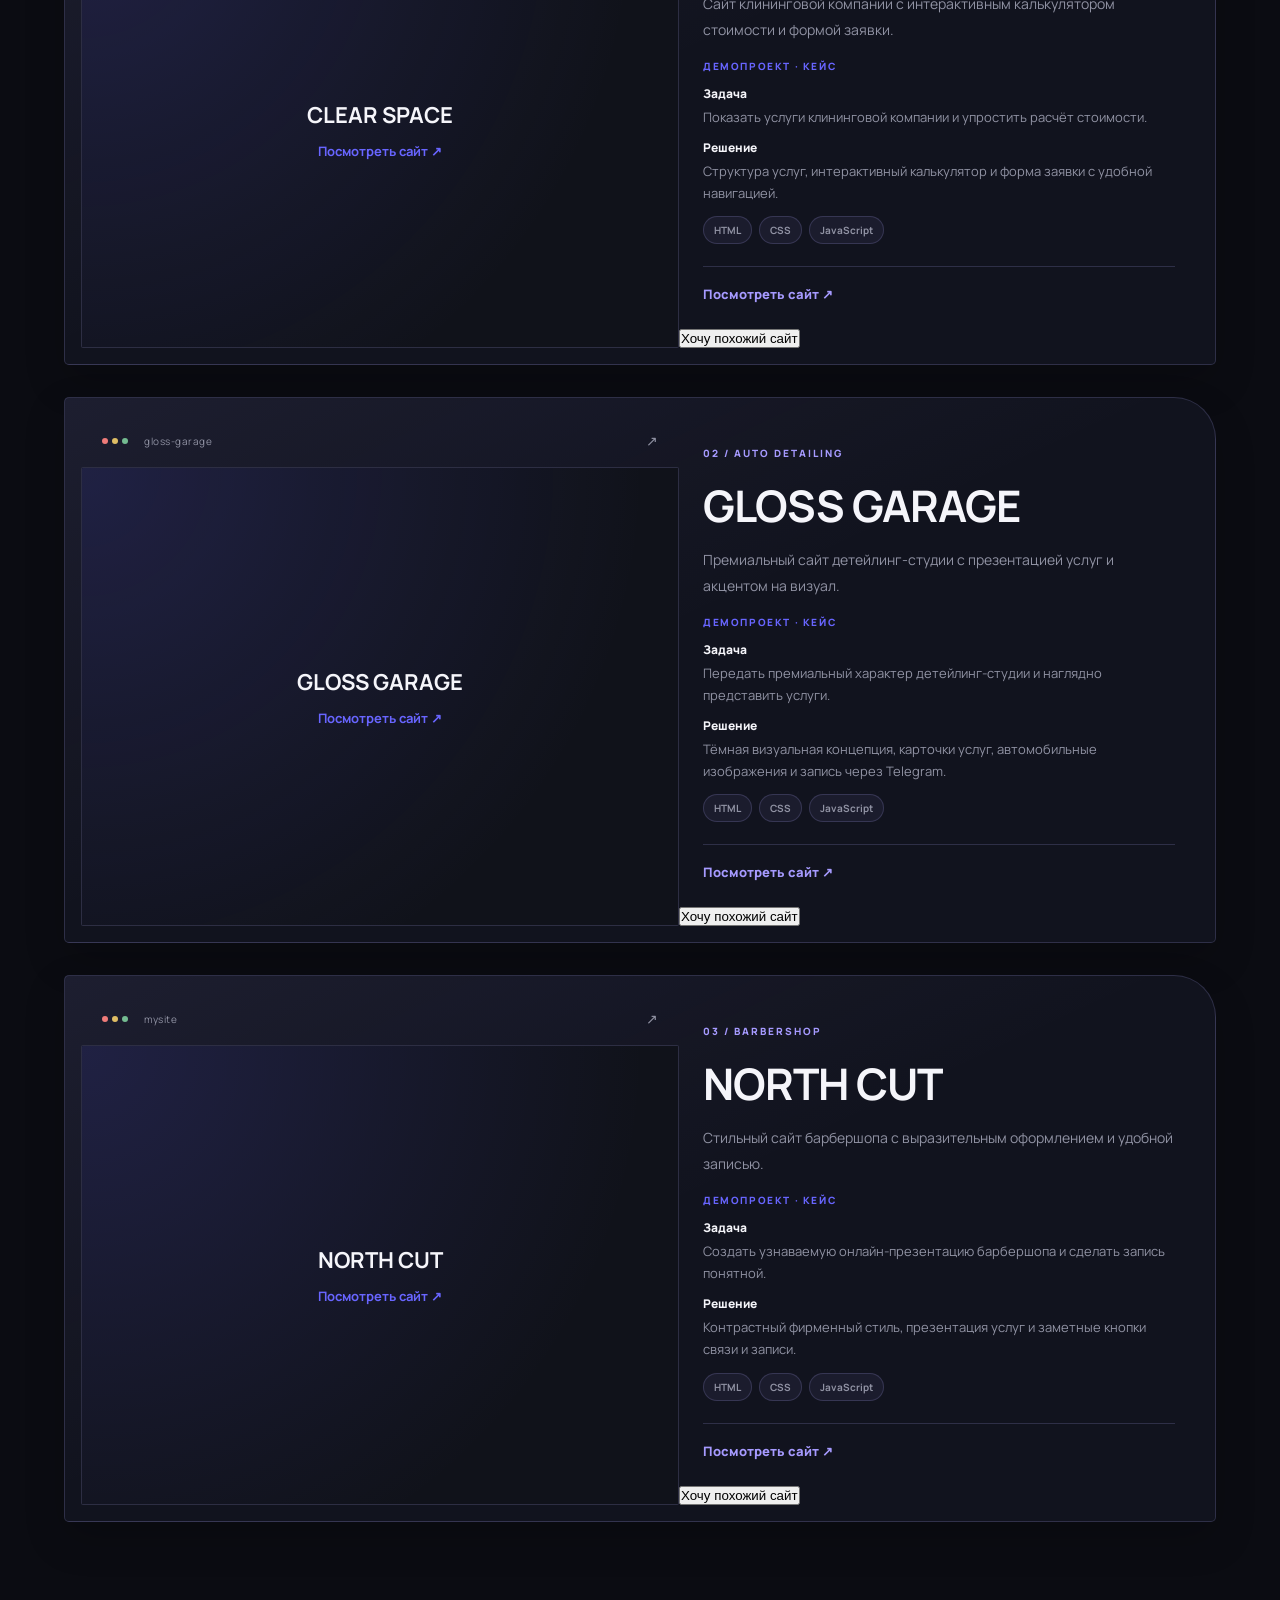
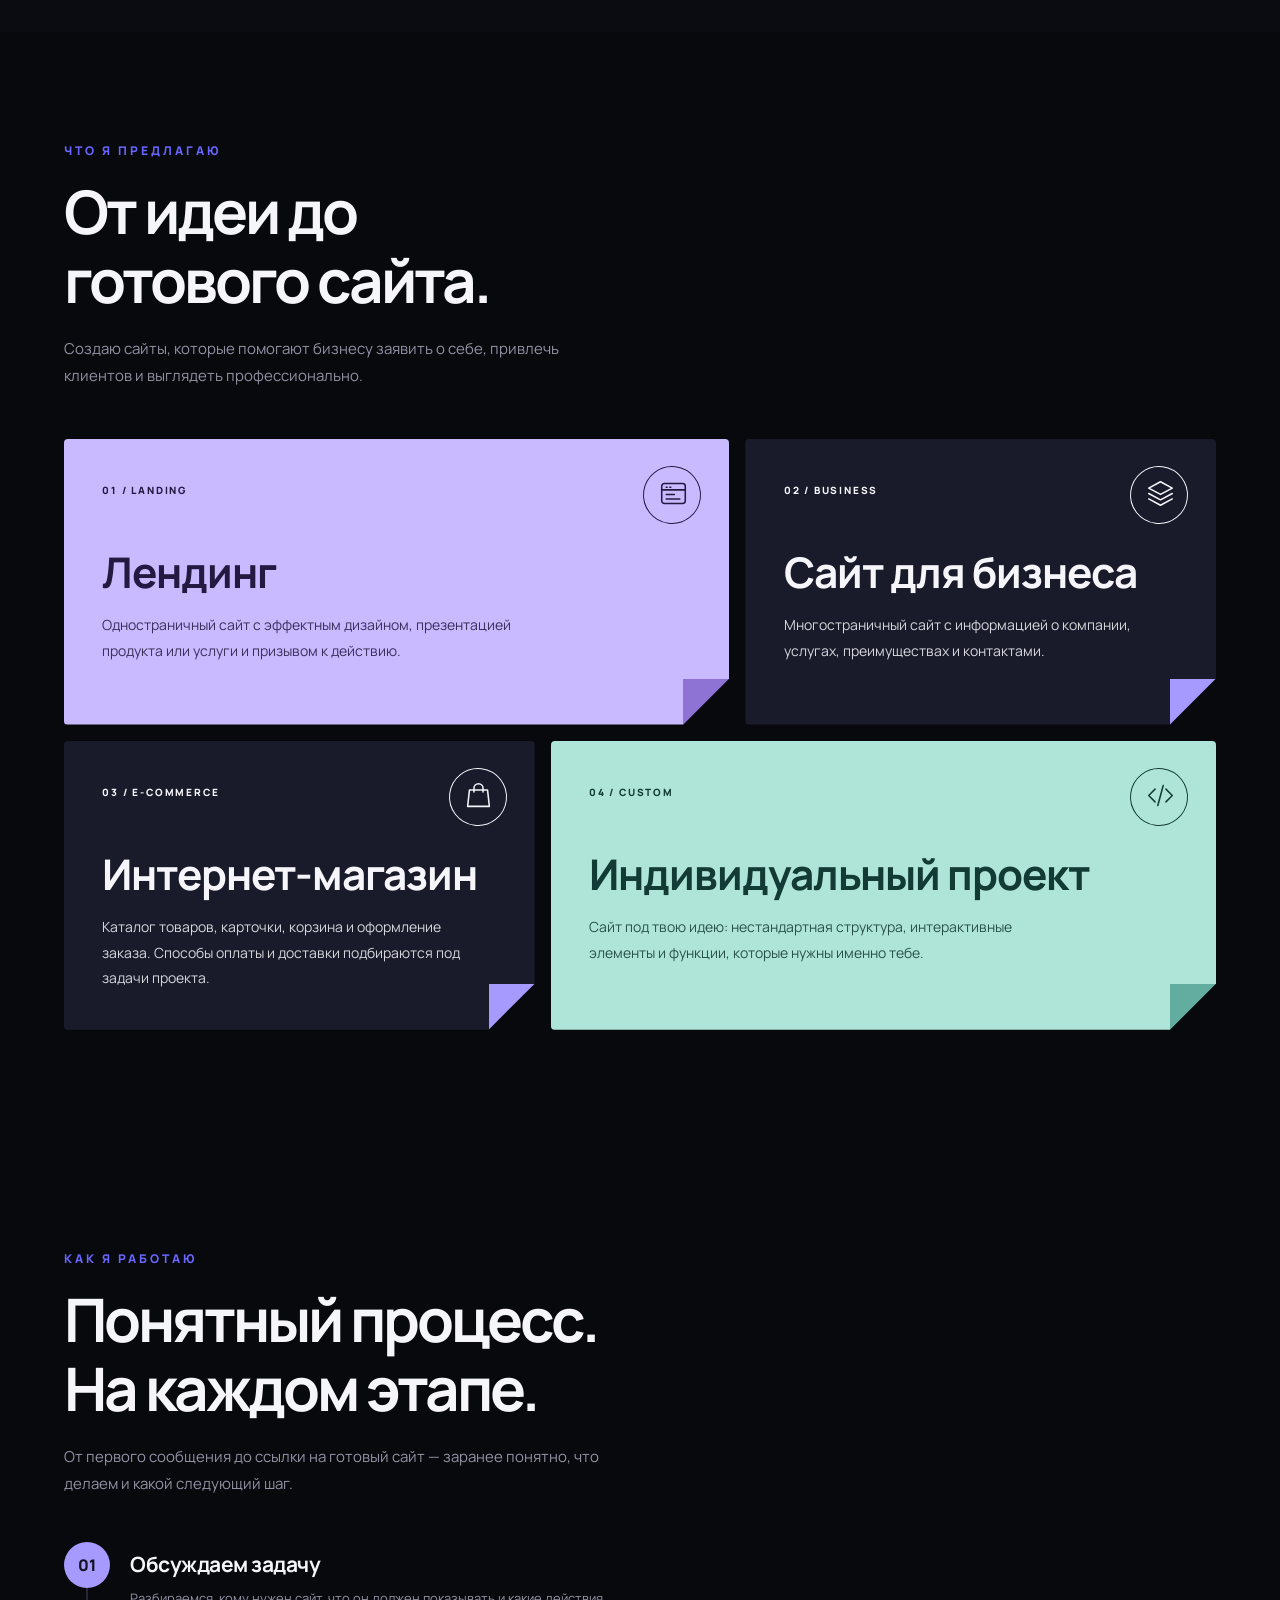
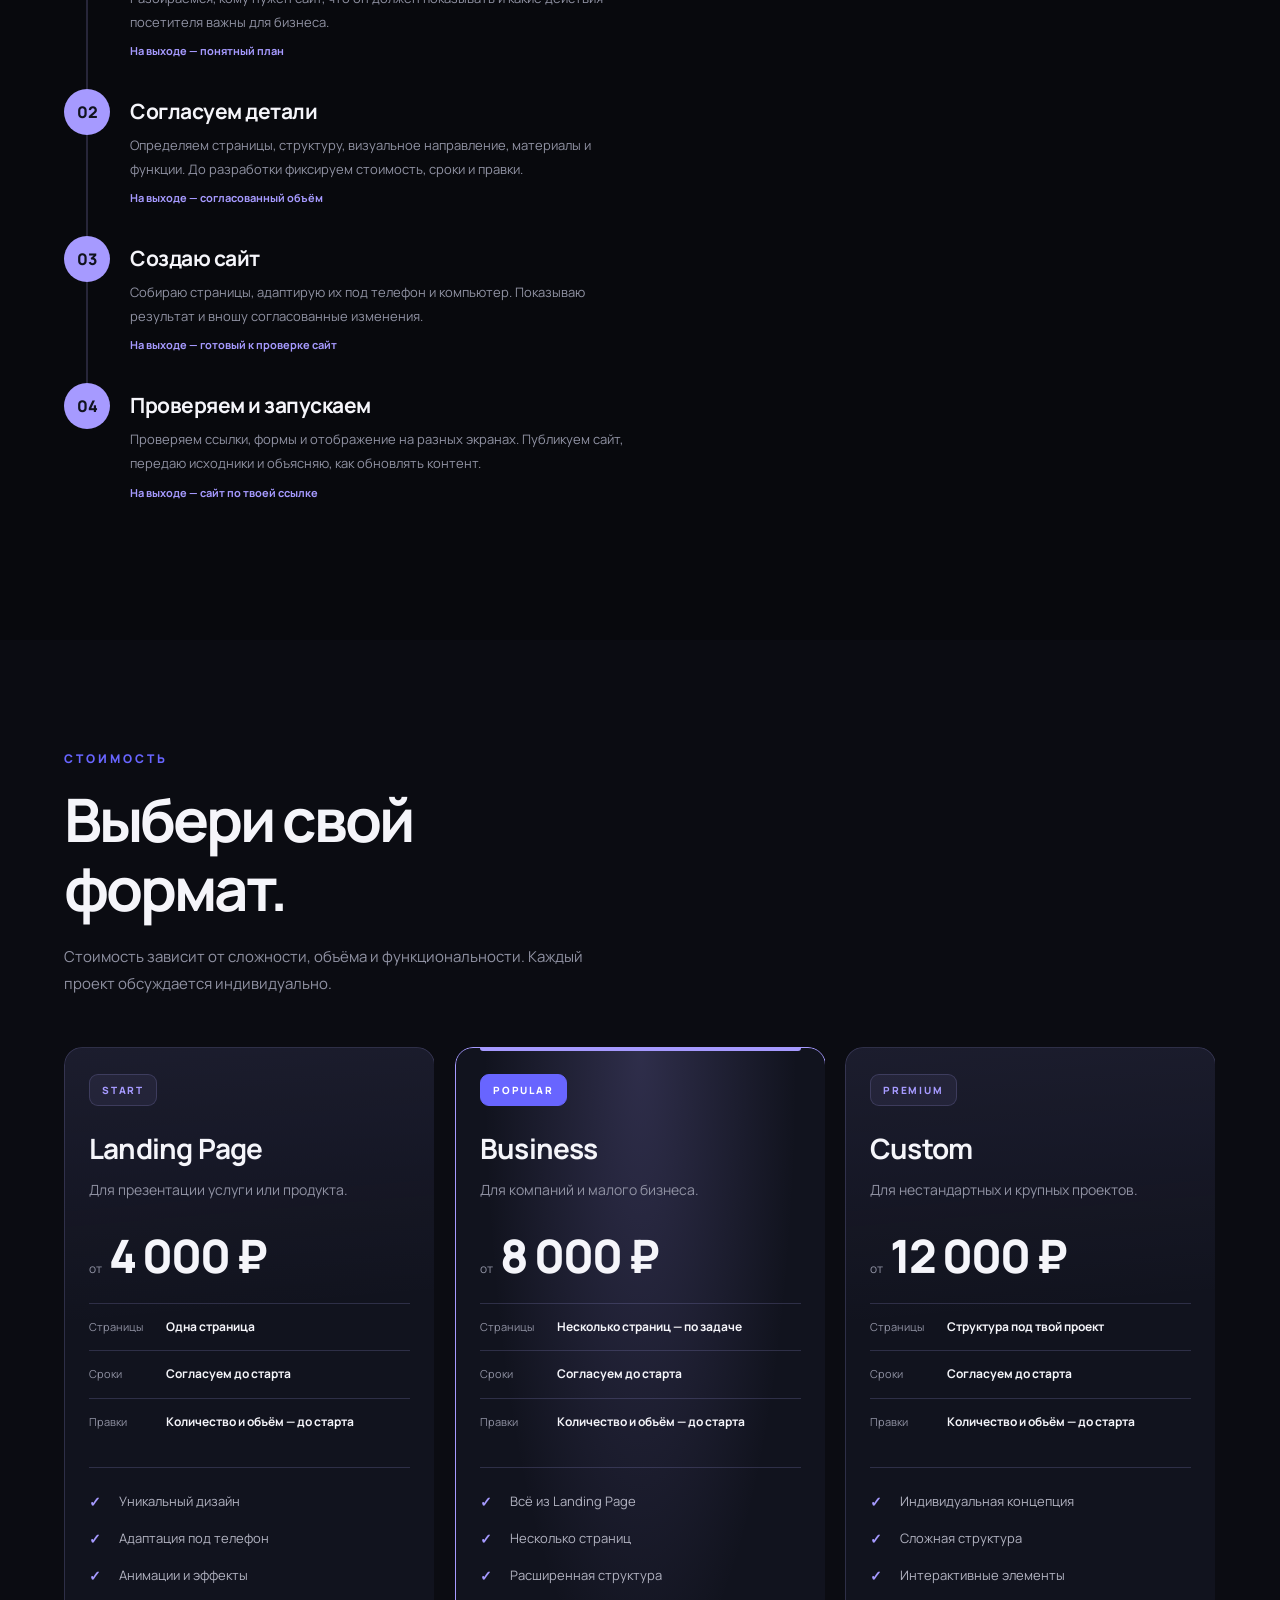
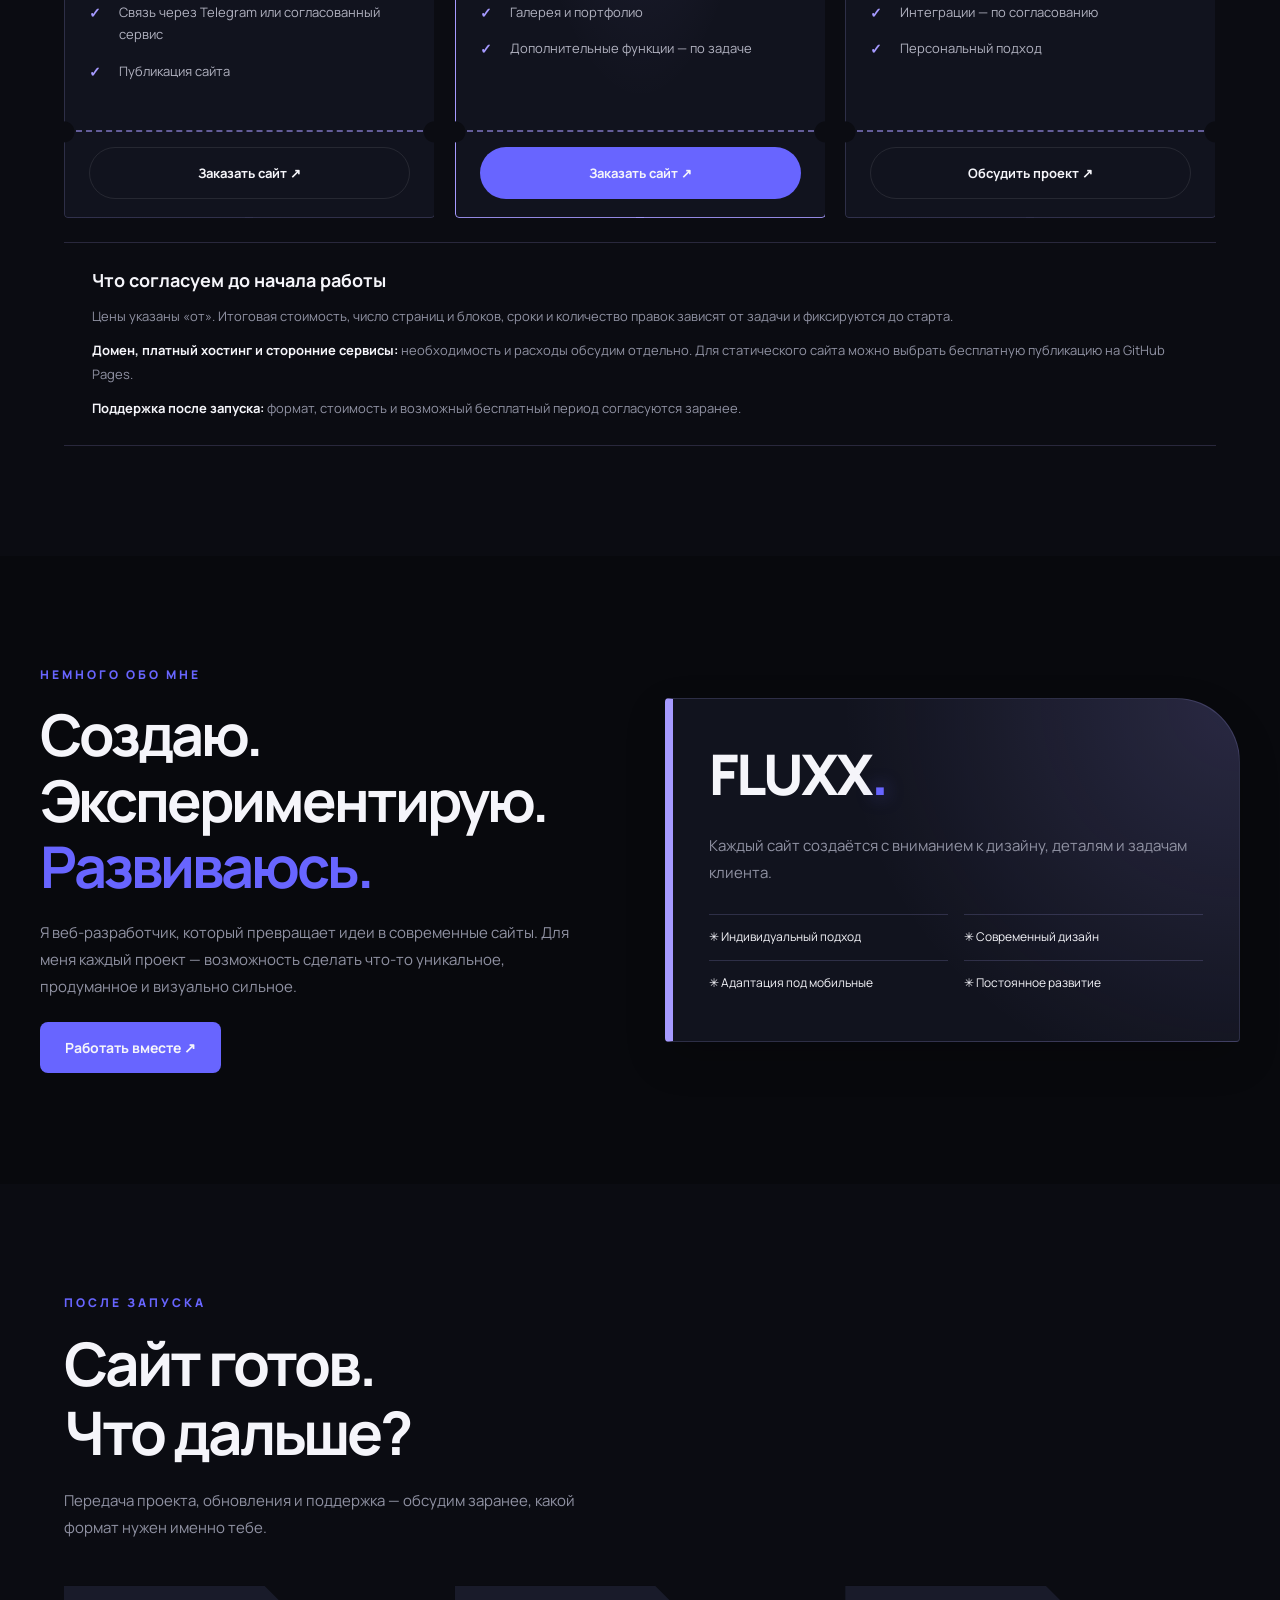
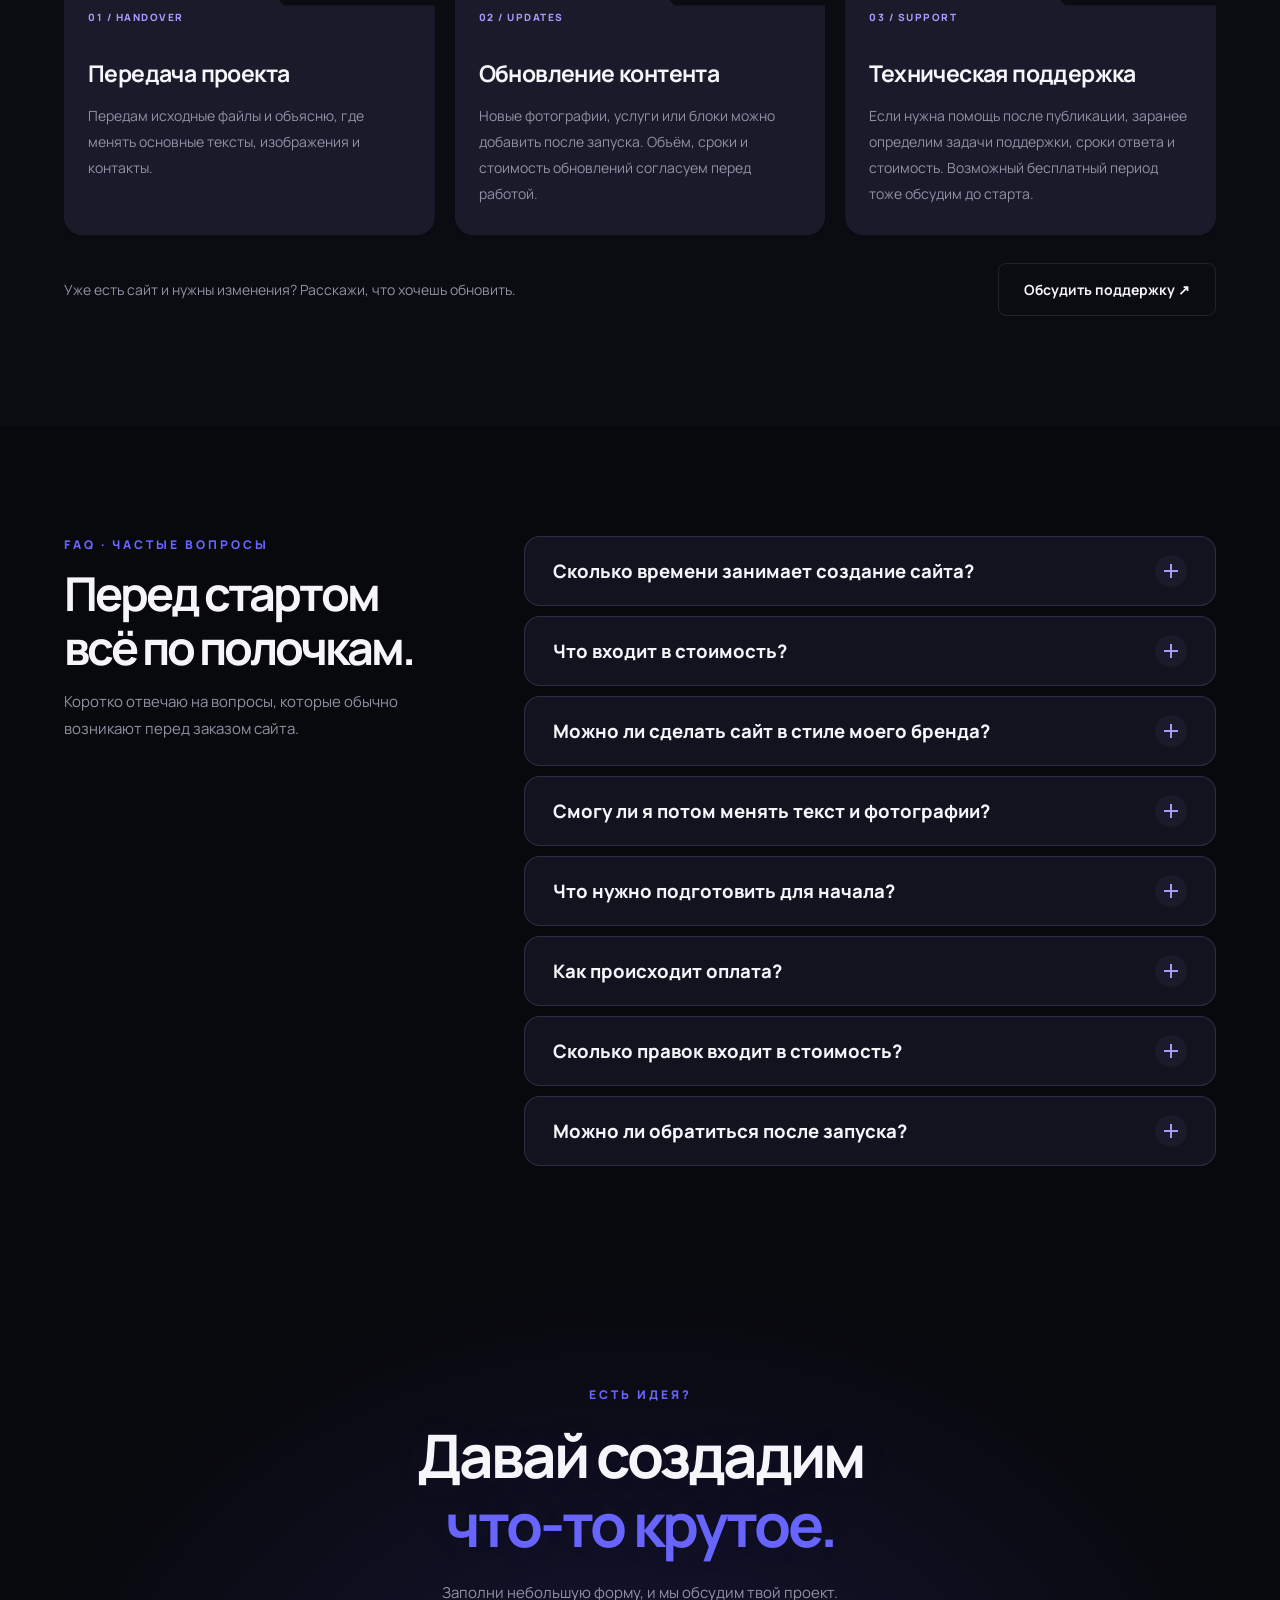
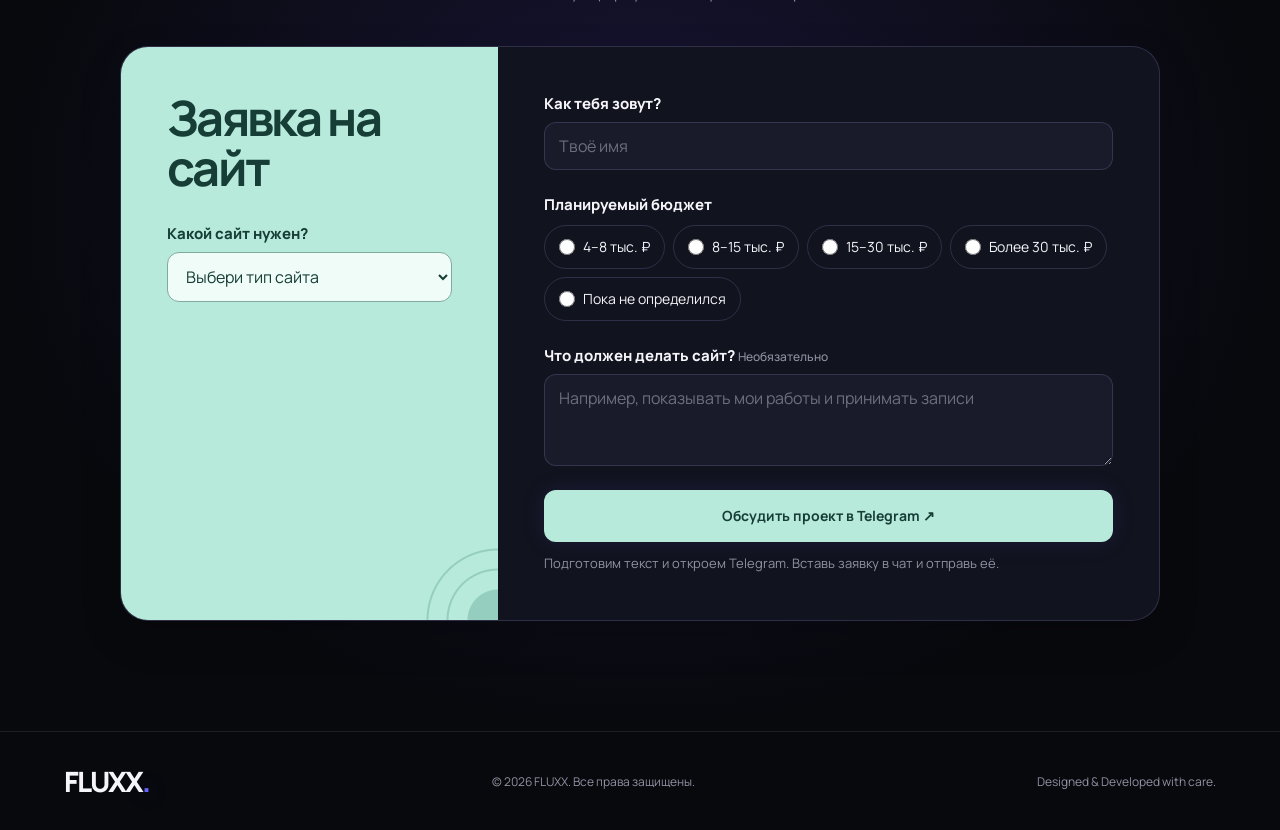
==== commit 24e7d00c: "Update index.html" ====
--- a/index.html
+++ b/index.html
@@ -28,7 +28,7 @@
 <meta name="twitter:title" content="FLUXX — сайты, которые выделяются">
 <meta name="twitter:description" content="Дизайн и разработка сайтов для бизнеса. От идеи до готового сайта.">
 <meta name="twitter:image" content="https://image.thum.io/get/width/1200/crop/630/noanimate/https://leonidkalinin924-source.github.io/fluxx/share.html">
-<link rel="stylesheet" href="style.css?v=about-mobile-1">
+<link rel="stylesheet" href="style.css?v=portfolio-order-1">
 
   <script>
     document.documentElement.classList.add("js");
@@ -1357,7 +1357,10 @@
       applicationText.value =
        "Новая заявка FLUXX\n\n" +
 "Тариф: " + (document.getElementById("clientPlan")?.value || "Пока не выбран") + "\n" +
-        "Имя: " + nameInput.value.trim() + "\n" +
+      (projectForm.elements.example?.value
+  ? "Пример сайта: " + projectForm.elements.example.value + "\n"
+  : "") +
+"Имя: " + nameInput.value.trim() + "\n" +
         "Тип сайта: " + document.getElementById("clientType").value + "\n" +
         "Бюджет: " + projectForm.elements.namedItem("budget").value + "\n" +
         "Описание: " +
@@ -1518,117 +1521,111 @@
 });
 </script>
 <script>
-document.addEventListener("DOMContentLoaded", function () {
+document.addEventListener("DOMContentLoaded", () => {
   const form = document.getElementById("projectForm");
-  const siteType = document.getElementById("clientType");
-
-  if (!form || !siteType || document.getElementById("clientPlan")) {
-    return;
+  const type = document.getElementById("clientType");
+  if (!form || !type) return;
+
+  type.add(new Option("Помоги определиться"));
+
+  type.closest(".form-group").insertAdjacentHTML("afterend", `
+    <p class="brief-choice" id="planNote" hidden>
+      Выбран тариф <output id="clientPlan"></output>
+    </p>
+    <div class="brief-choice" id="exampleNote" hidden>
+      <span>Мне понравился <output name="example" id="clientExample"></output></span>
+      <button type="button" aria-label="Убрать пример из заявки">Убрать</button>
+    </div>
+  `);
+
+  const plan = form.querySelector("#clientPlan");
+  const example = form.querySelector("#clientExample");
+  const planNote = form.querySelector("#planNote");
+  const exampleNote = form.querySelector("#exampleNote");
+  const preview = form.querySelector("#applicationPreview");
+  const status = form.querySelector("#formStatus");
+
+  function invalidate() {
+    if (preview.hidden) return;
+    preview.hidden = true;
+    status.textContent = "Заявка изменилась. Подготовь её ещё раз перед отправкой.";
   }
 
-  const plans = {
+  function updateNotes() {
+    planNote.hidden = !plan.value;
+    exampleNote.hidden = !example.value;
+
+    const notes = [planNote, exampleNote].filter(note => !note.hidden);
+    type.setAttribute("aria-describedby", notes.map(note => note.id).join(" "));
+    invalidate();
+  }
+
+  function focusForm() {
+    type.focus({ preventScroll: true });
+    form.scrollIntoView({ block: "start" });
+  }
+
+  const types = {
     "Landing Page": "Landing Page",
     "Business": "Сайт для бизнеса",
     "Custom": "Индивидуальный проект"
   };
 
-  /* Добавляем выбор тарифа в начало формы. */
-  const group = document.createElement("div");
-  group.className = "form-group";
-
-  const label = document.createElement("label");
-  label.htmlFor = "clientPlan";
-  label.textContent = "Выбранный тариф";
-
-  const planSelect = document.createElement("select");
-  planSelect.id = "clientPlan";
-  planSelect.name = "plan";
-
-  planSelect.add(new Option("Пока не определился", ""));
-
-  Object.keys(plans).forEach(function (plan) {
-    planSelect.add(new Option(plan, plan));
+  for (const card of document.querySelectorAll("#pricing .price-card")) {
+    const name = card.querySelector("h3").textContent.trim();
+    const link = card.querySelector("a.btn");
+    if (!link || !Object.hasOwn(types, name)) continue;
+
+    link.href = "#projectForm";
+    link.addEventListener("click", event => {
+      if (event.ctrlKey || event.metaKey || event.shiftKey || event.altKey) return;
+
+      plan.value = name;
+      type.value = types[name];
+      updateNotes();
+      requestAnimationFrame(() => type.focus({ preventScroll: true }));
+    });
+  }
+
+  type.addEventListener("change", () => {
+    if (types[plan.value] !== type.value) plan.value = "";
+    updateNotes();
   });
 
-  group.append(label, planSelect);
-siteType.closest(".form-group").before(group);
-
-  /* После изменений старую заявку нужно подготовить заново. */
-  function invalidateApplication() {
-    const preview = document.getElementById("applicationPreview");
-    const status = document.getElementById("formStatus");
-
-    if (preview && !preview.hidden) {
-      preview.hidden = true;
-
-      if (status) {
-        status.textContent =
-          "Данные изменились. Нажми «Обсудить проект в Telegram», чтобы подготовить новую заявку.";
-      }
+  exampleNote.querySelector("button").addEventListener("click", () => {
+    example.value = "";
+    updateNotes();
+    type.focus({ preventScroll: true });
+  });
+
+  // К этому моменту скрипт портфолио уже создал ссылки на демо.
+  requestAnimationFrame(() => {
+    for (const demo of document.querySelectorAll("#portfolio .project-open")) {
+      const card = demo.closest(".project");
+      const name = card.querySelector("h3").textContent.trim();
+
+      const actions = document.createElement("div");
+      actions.className = "project-actions";
+
+      const order = document.createElement("button");
+      order.type = "button";
+      order.className = "project-order";
+      order.textContent = "Хочу похожий сайт";
+      order.setAttribute("aria-label", "Хочу похожий сайт — " + name);
+
+      demo.replaceWith(actions);
+      actions.append(demo, order);
+
+      order.addEventListener("click", () => {
+        example.value = name;
+        updateNotes();
+        focusForm();
+      });
     }
-  }
-
-  /* Синхронизируем тариф с выбранным типом сайта. */
-  function syncPlanFromType() {
-    planSelect.value = Object.keys(plans).find(function (plan) {
-      return plans[plan] === siteType.value;
-    }) || "";
-  }
-
-  syncPlanFromType();
-
-  planSelect.addEventListener("change", function () {
-    if (planSelect.value) {
-      siteType.value = plans[planSelect.value];
-    }
-
-    invalidateApplication();
   });
 
-  siteType.addEventListener("change", function () {
-    syncPlanFromType();
-    invalidateApplication();
-  });
-
-  /* Подключаем кнопки трёх тарифов. */
-  document.querySelectorAll("#pricing .price-card").forEach(function (card) {
-    const title = card.querySelector("h3");
-    const button = card.querySelector('a.btn[href="#contact"]');
-    const plan = title ? title.textContent.trim() : "";
-
-    if (
-      !button ||
-      !Object.prototype.hasOwnProperty.call(plans, plan)
-    ) {
-      return;
-    }
-
-    button.href = "#projectForm";
-
-    button.addEventListener("click", function (event) {
-      if (
-        event.button !== 0 ||
-        event.ctrlKey ||
-        event.metaKey ||
-        event.shiftKey ||
-        event.altKey
-      ) {
-        return;
-      }
-
-      planSelect.value = plan;
-      siteType.value = plans[plan];
-
-      invalidateApplication();
-
-      requestAnimationFrame(function () {
-        planSelect.focus({ preventScroll: true });
-      });
-    });
-  });
-
-  form.addEventListener("input", invalidateApplication);
-  form.addEventListener("change", invalidateApplication);
+  form.addEventListener("input", invalidate);
+  form.addEventListener("change", invalidate);
 });
 </script>
   <script>
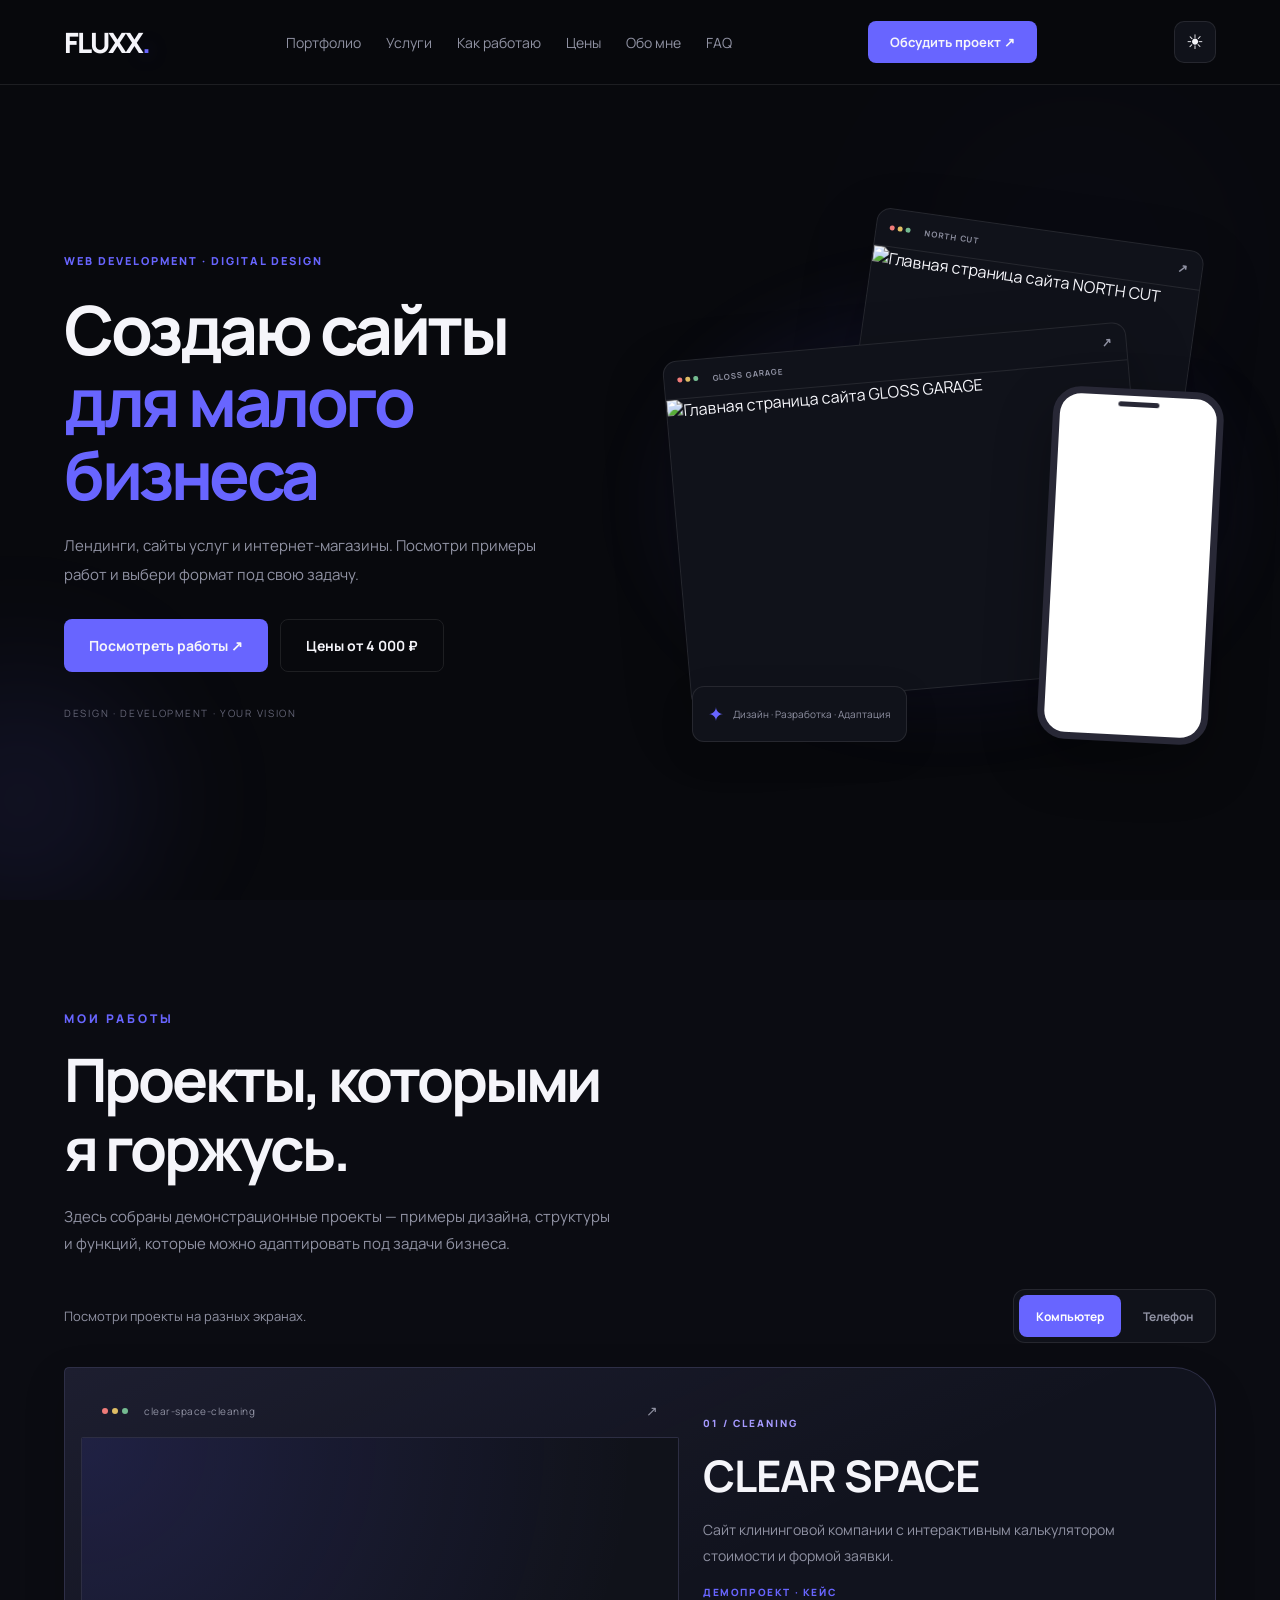
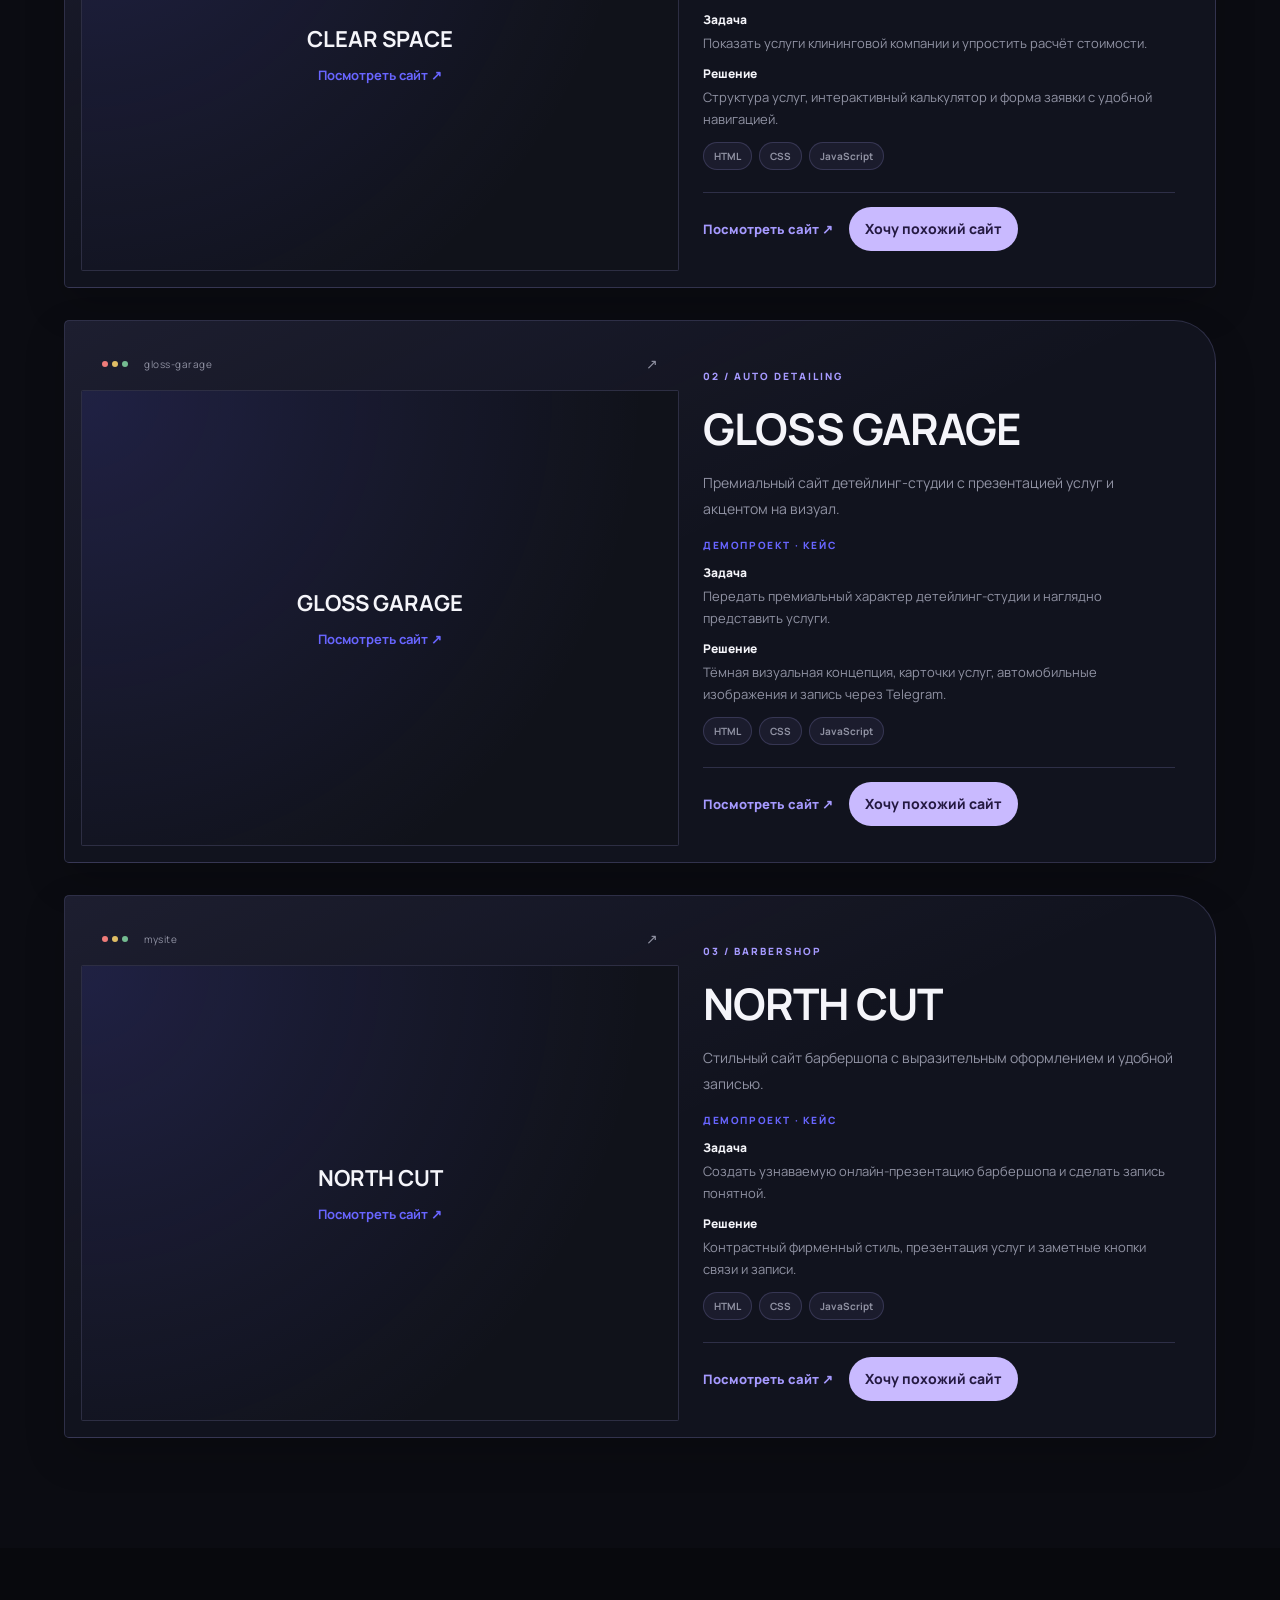
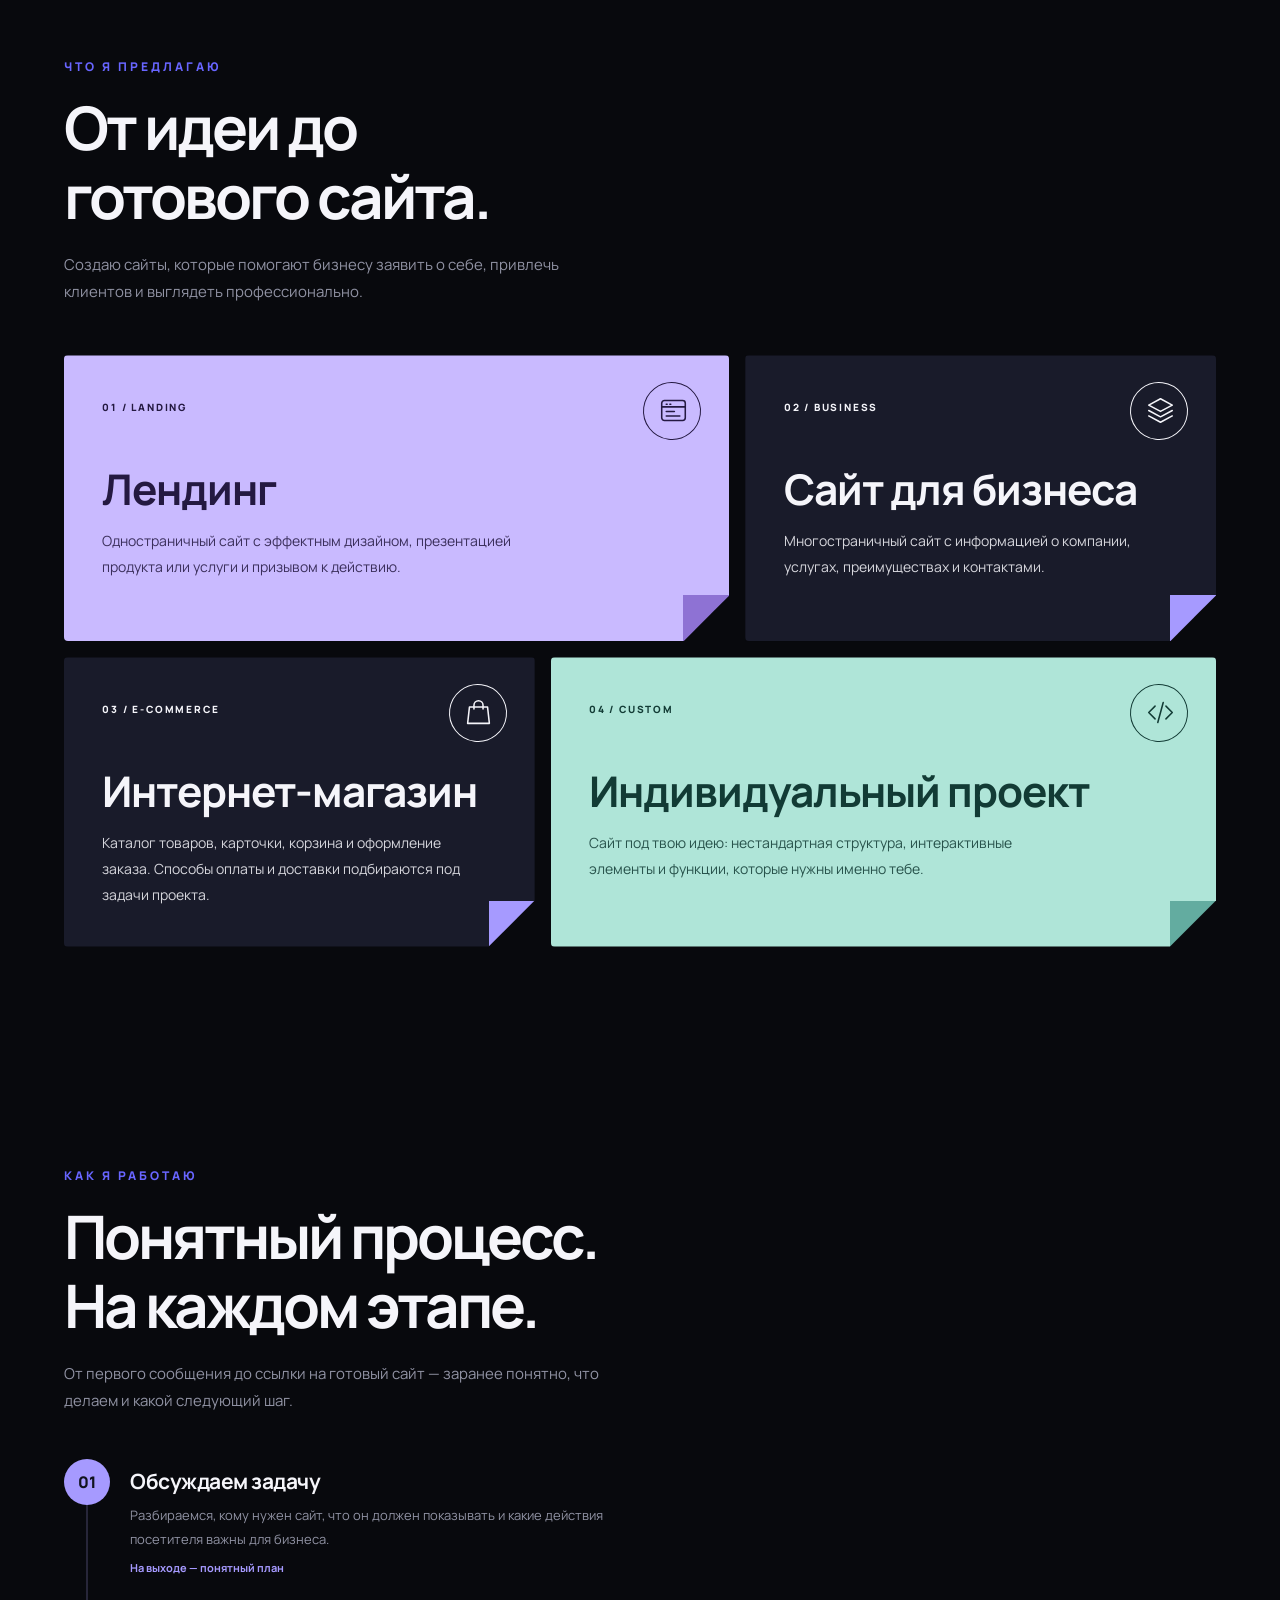
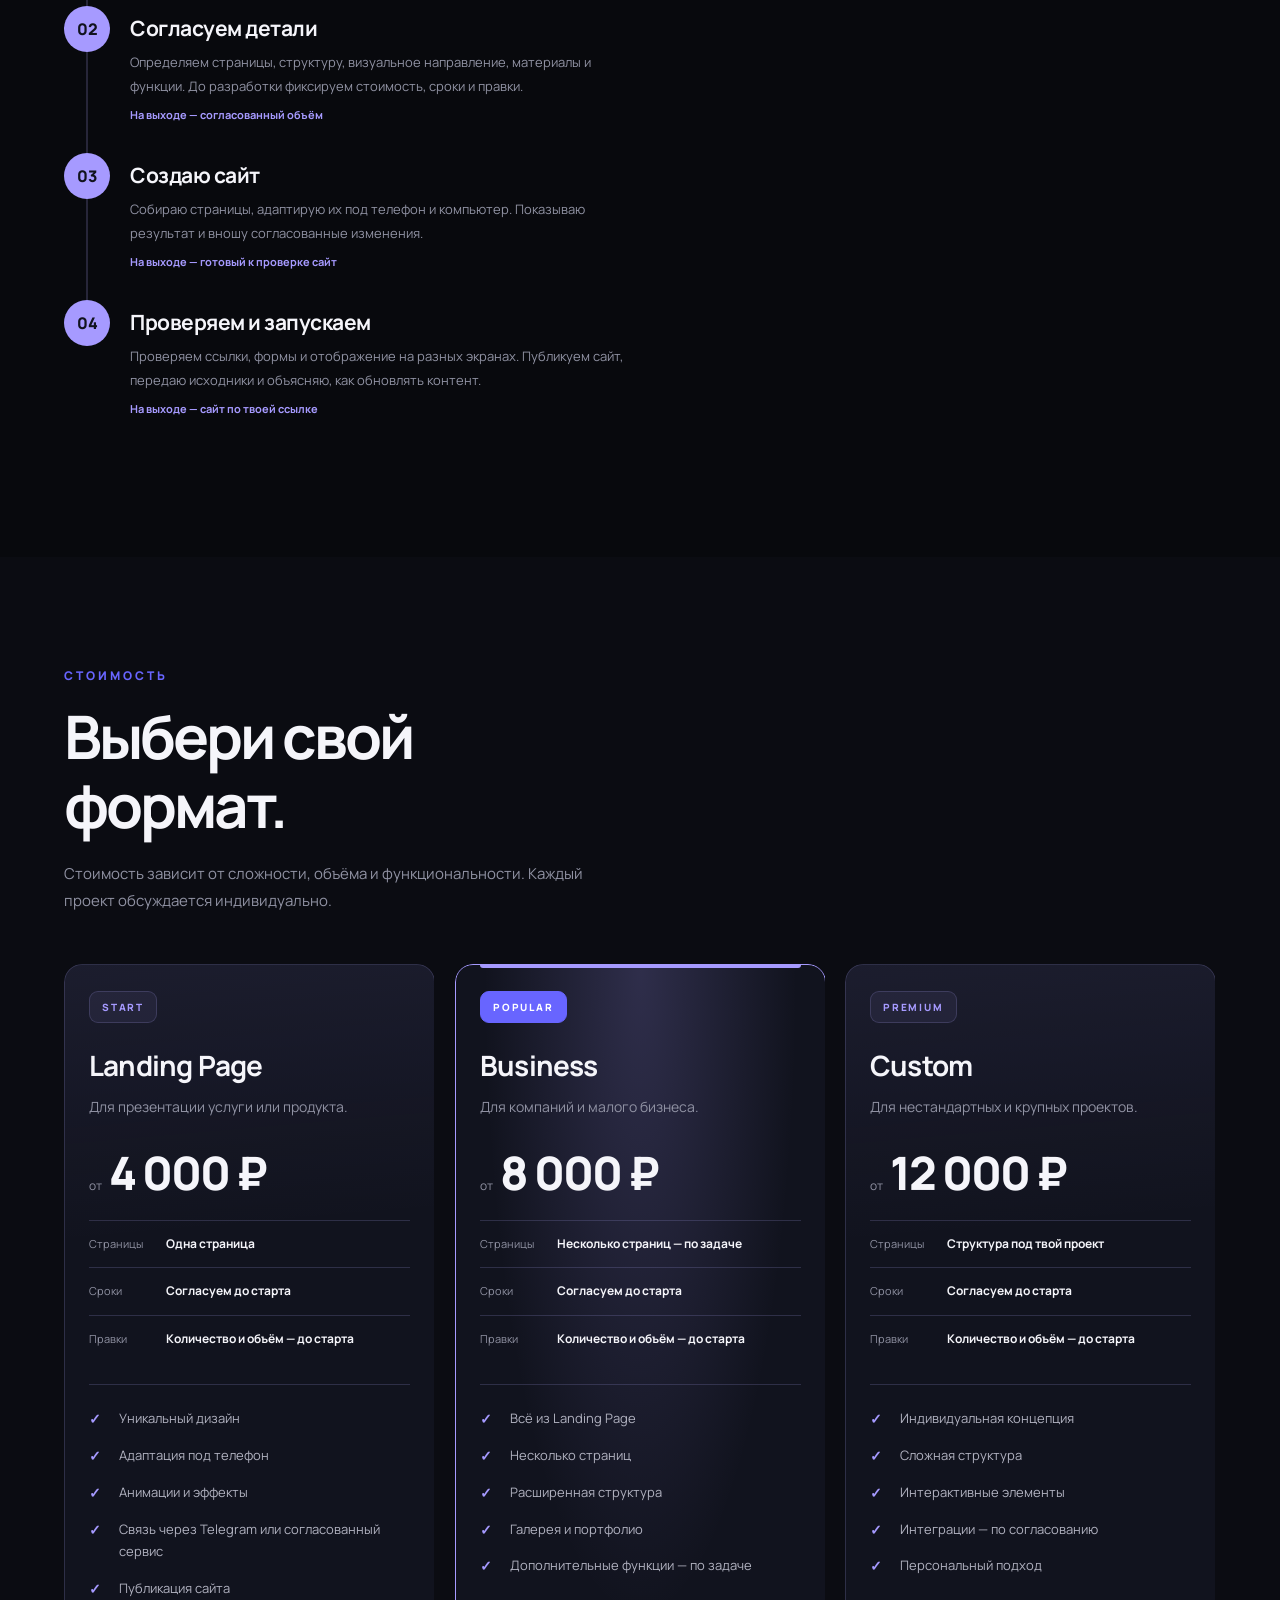
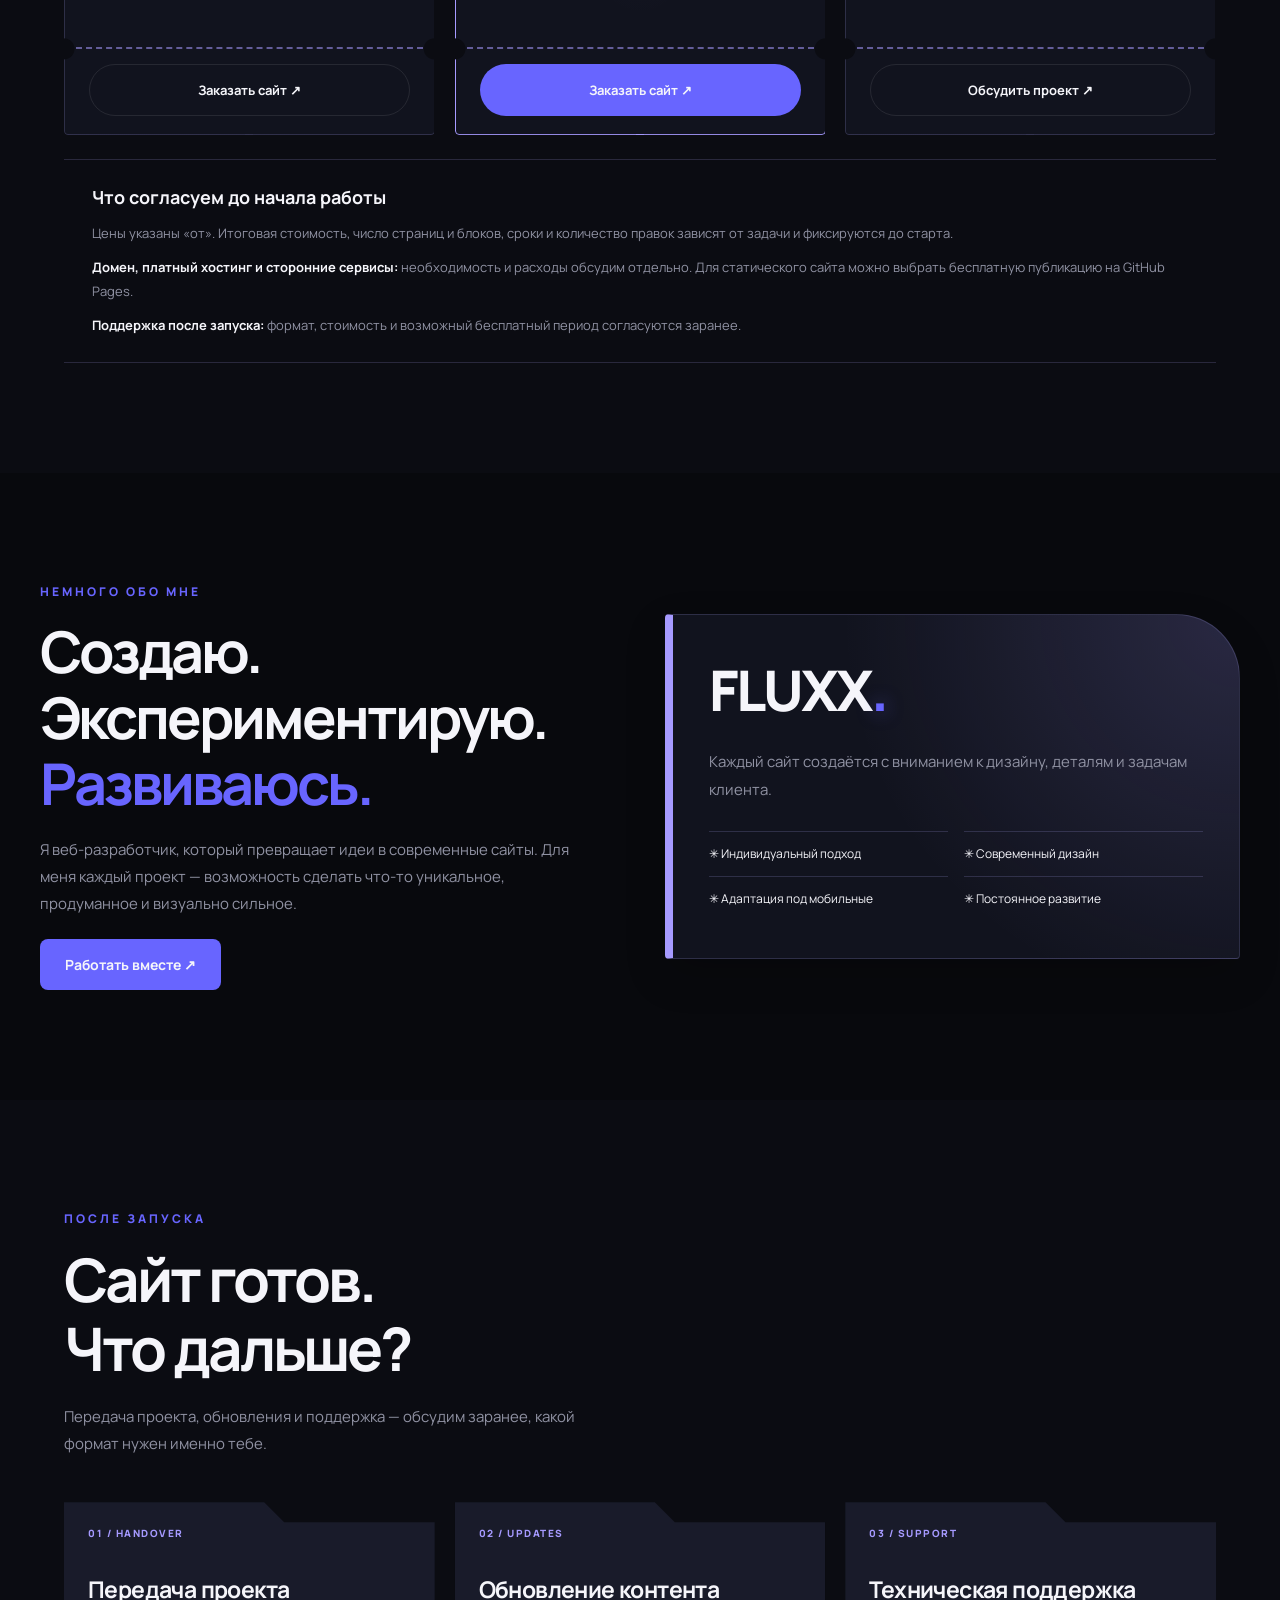
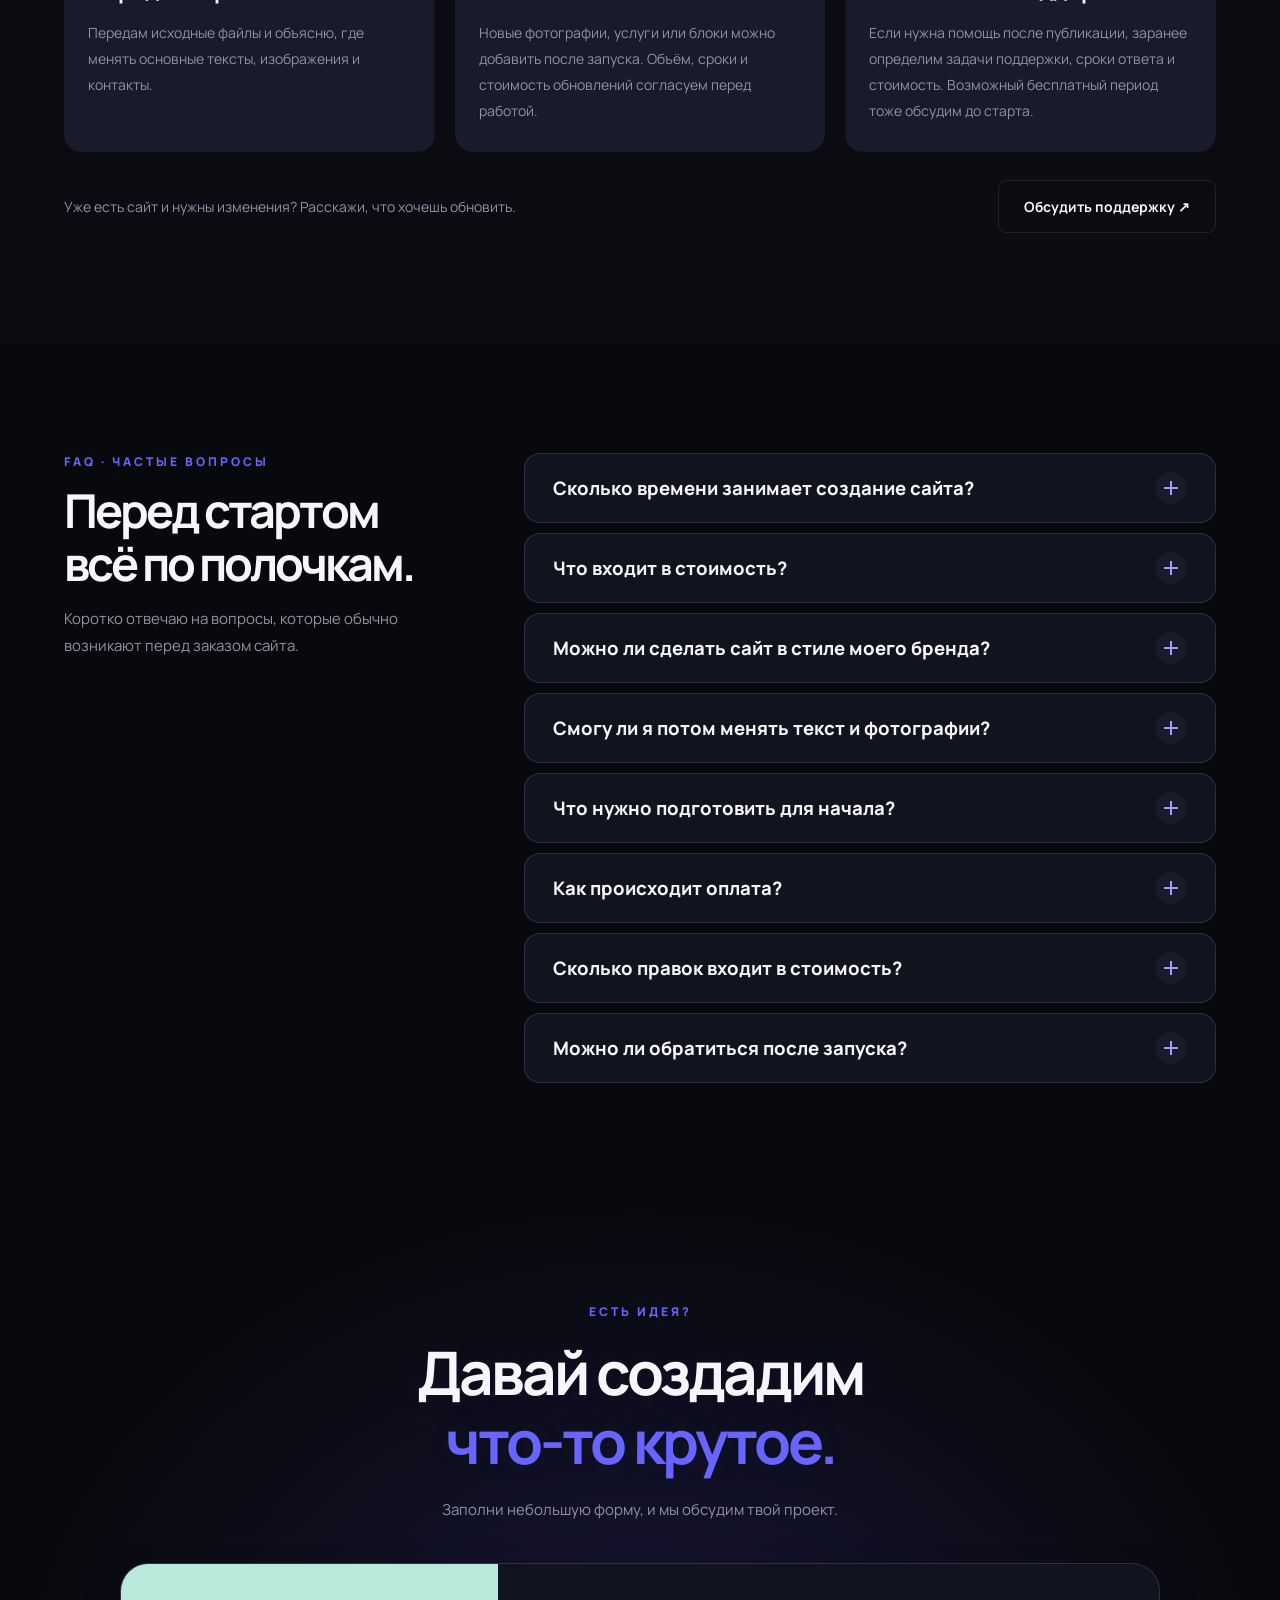
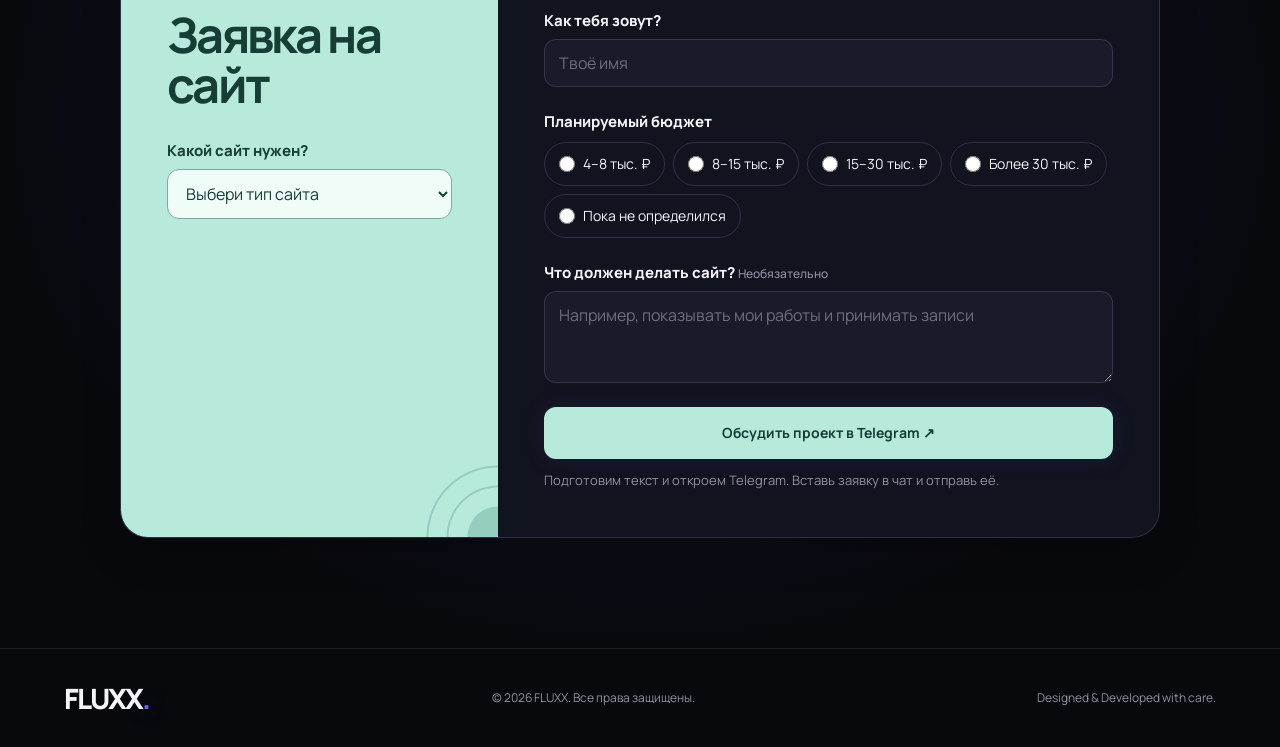
==== commit 066ad6bb: "Update index.html" ====
--- a/index.html
+++ b/index.html
@@ -115,10 +115,7 @@
   <a href="#pricing" class="btn btn-outline">Цены от 4&nbsp;000&nbsp;₽</a>
 </div>
 
-        <a href="#pricing" class="btn btn-outline">
-          Услуги и цены
-        </a>
-      </div>
+  
 
       <p class="hero-note">
         DESIGN · DEVELOPMENT · YOUR VISION
--- a/style.css
+++ b/style.css
@@ -4302,3 +4302,64 @@
     letter-spacing: -0.04em;
   }
 }
+/* Два действия под каждым проектом */
+#portfolio .project-actions {
+  grid-area: link;
+  display: flex;
+  flex-wrap: wrap;
+  align-items: center;
+  gap: 8px 16px;
+  margin: 0 24px;
+  padding: 14px 0 20px;
+  border-top: 1px solid var(--tile-border);
+}
+
+#portfolio .project-actions .project-open {
+  display: inline-flex;
+  align-items: center;
+  min-height: 44px;
+  margin: 0;
+  padding: 0;
+  border: 0;
+}
+
+#portfolio .project-order {
+  position: relative;
+  z-index: 21;
+  min-height: 44px;
+  padding: 10px 16px;
+  border: 0;
+  border-radius: 999px;
+  background: #c9baff;
+  color: #241941;
+  font: 750 14px/1.3 Manrope, sans-serif;
+  cursor: pointer;
+}
+
+/* Тариф и выбранный пример на мятной панели формы */
+#contact .brief-choice {
+  display: flex;
+  align-items: center;
+  flex-wrap: wrap;
+  gap: 4px 8px;
+  margin: 0;
+  padding-top: 12px;
+  border-top: 1px solid #81aa9e;
+  color: var(--ink);
+  font-size: 14px;
+}
+
+#contact .brief-choice output {
+  font-weight: 800;
+}
+
+#contact .brief-choice button {
+  min-height: 44px;
+  padding: 0 6px;
+  border: 0;
+  background: transparent;
+  color: inherit;
+  font: inherit;
+  text-decoration: underline;
+  cursor: pointer;
+}
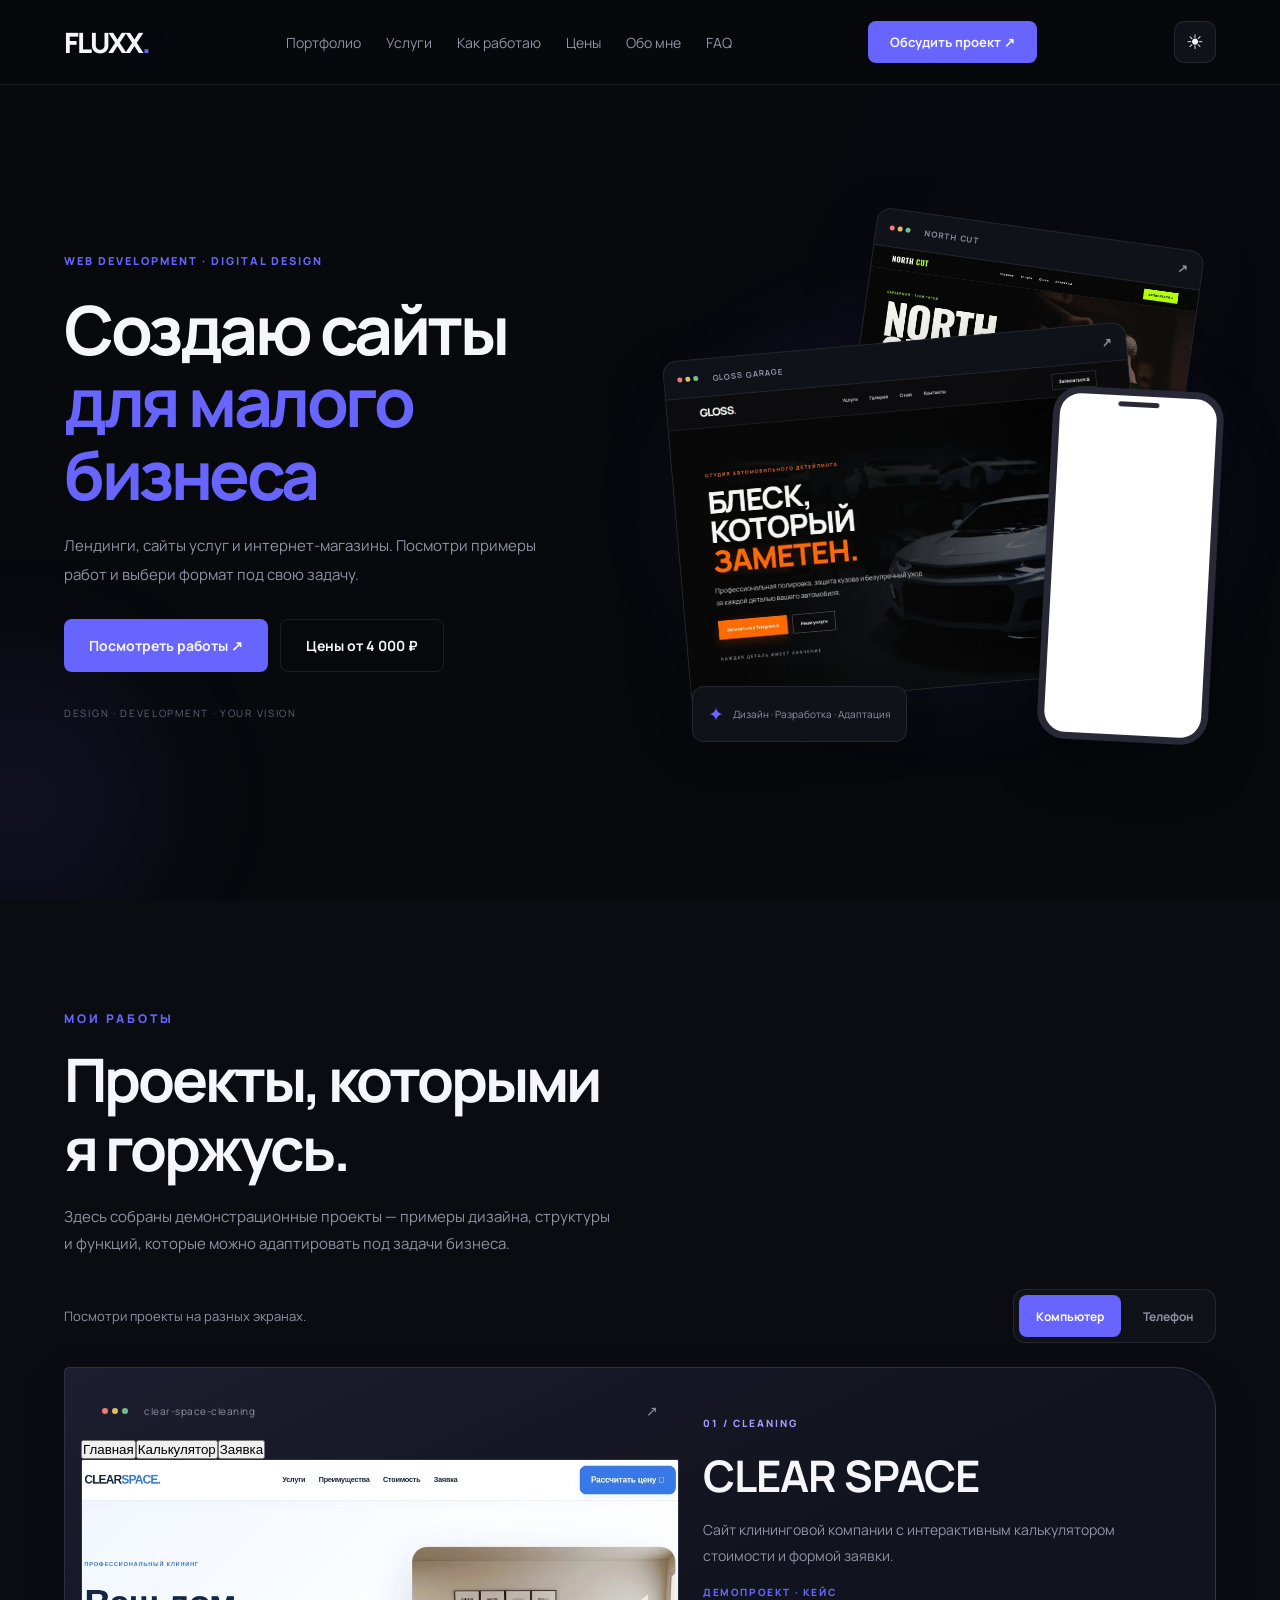
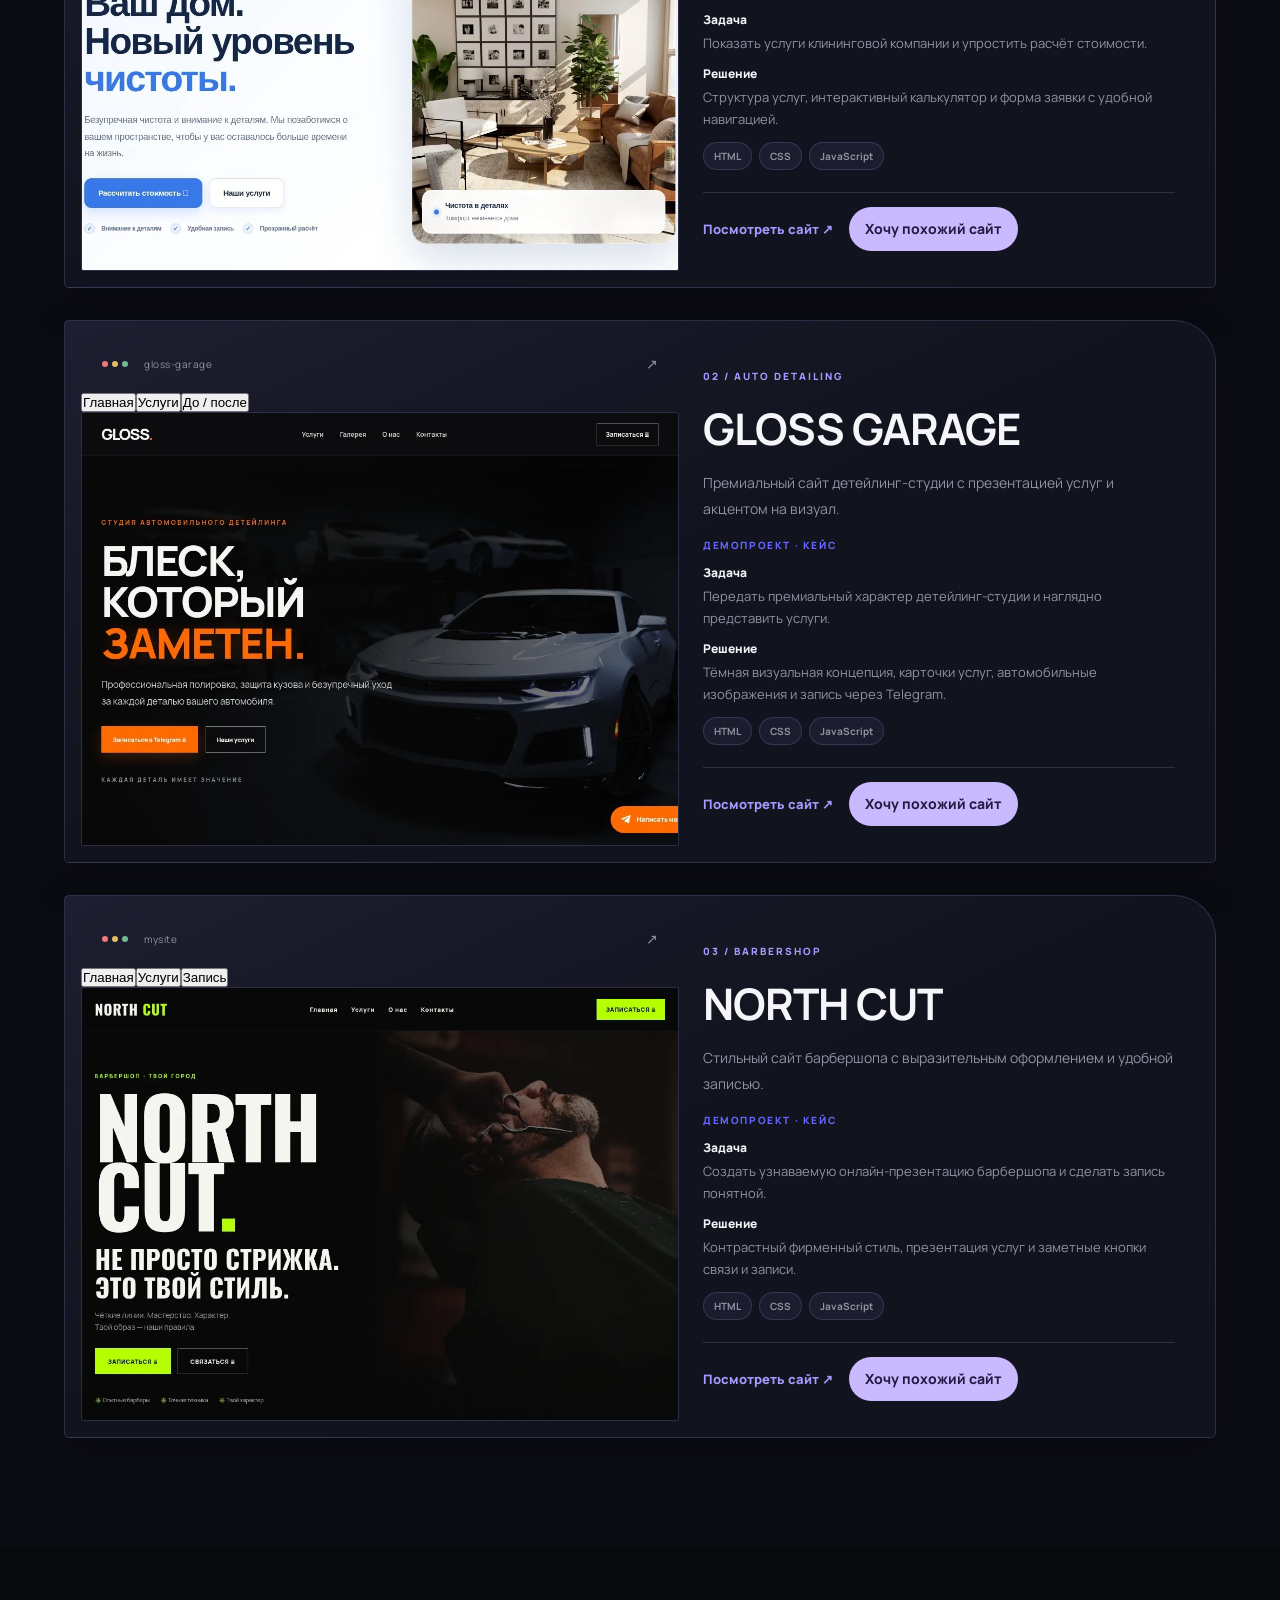
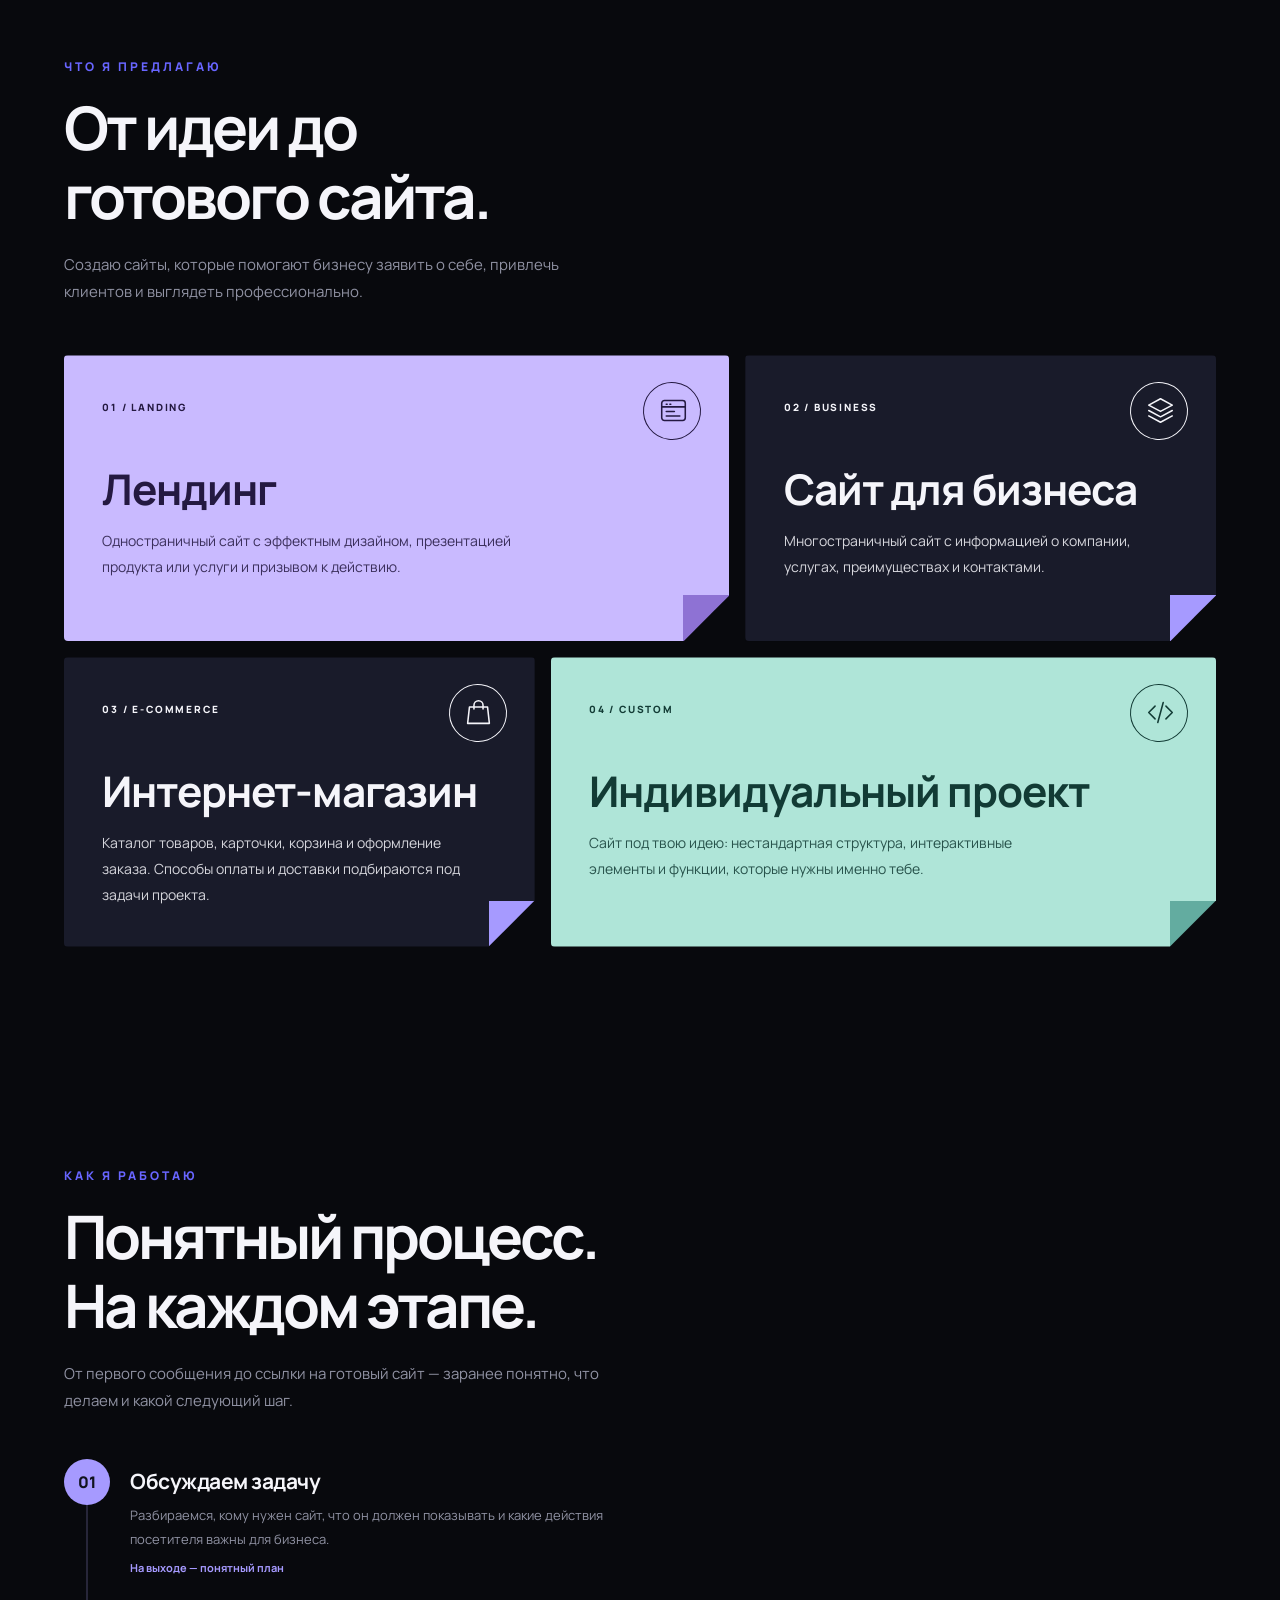
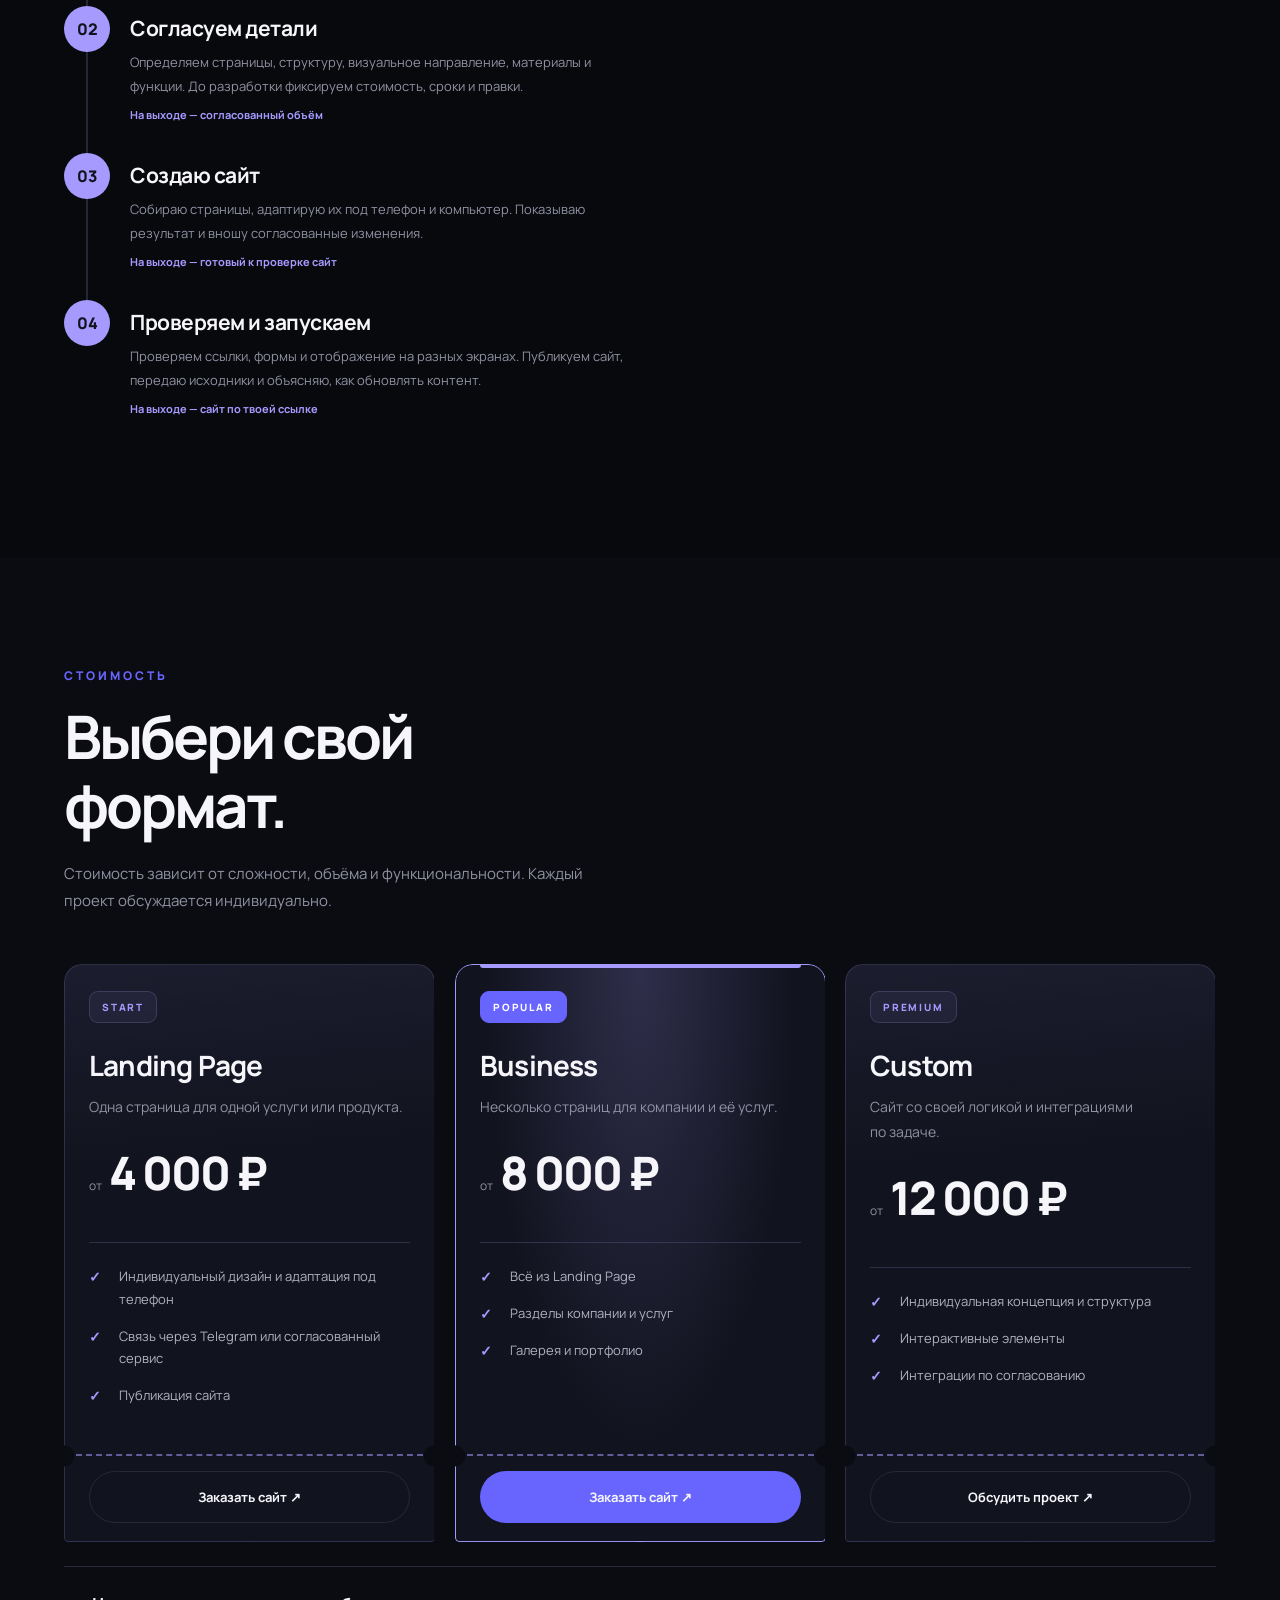
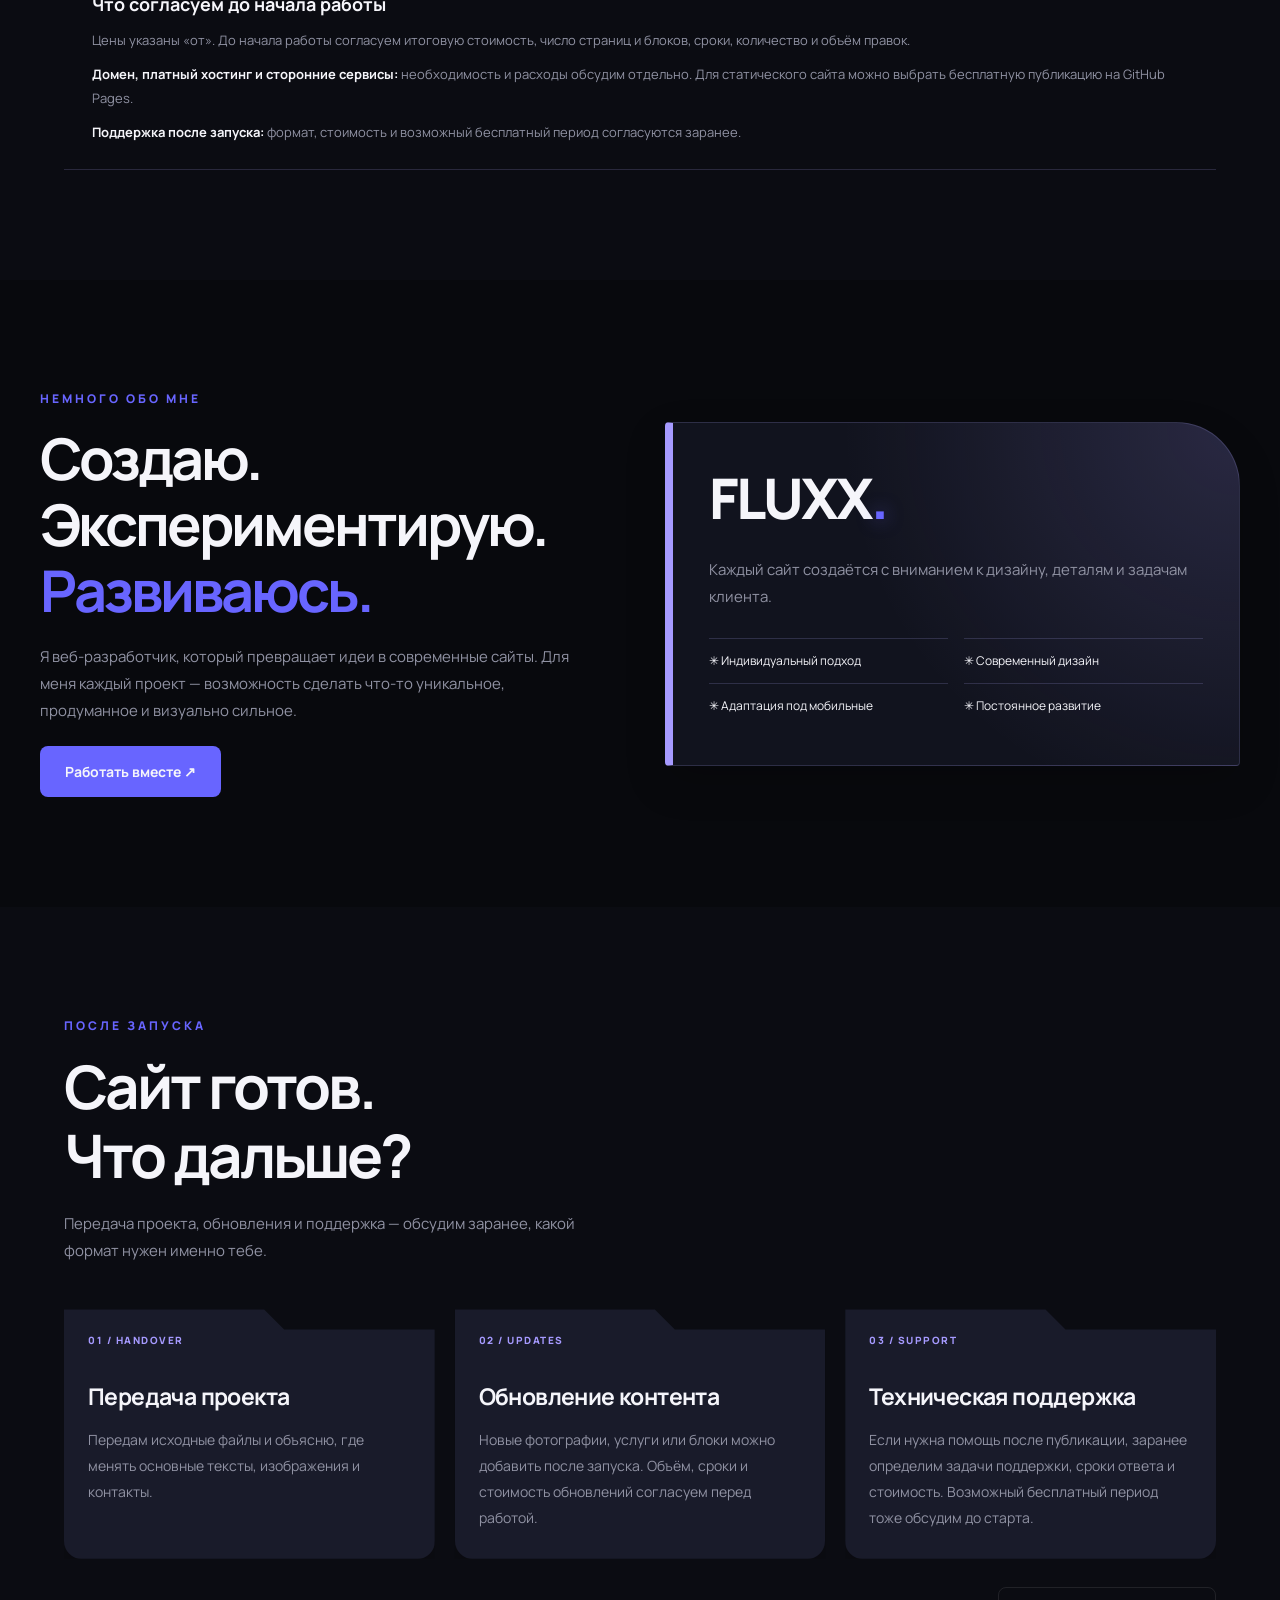
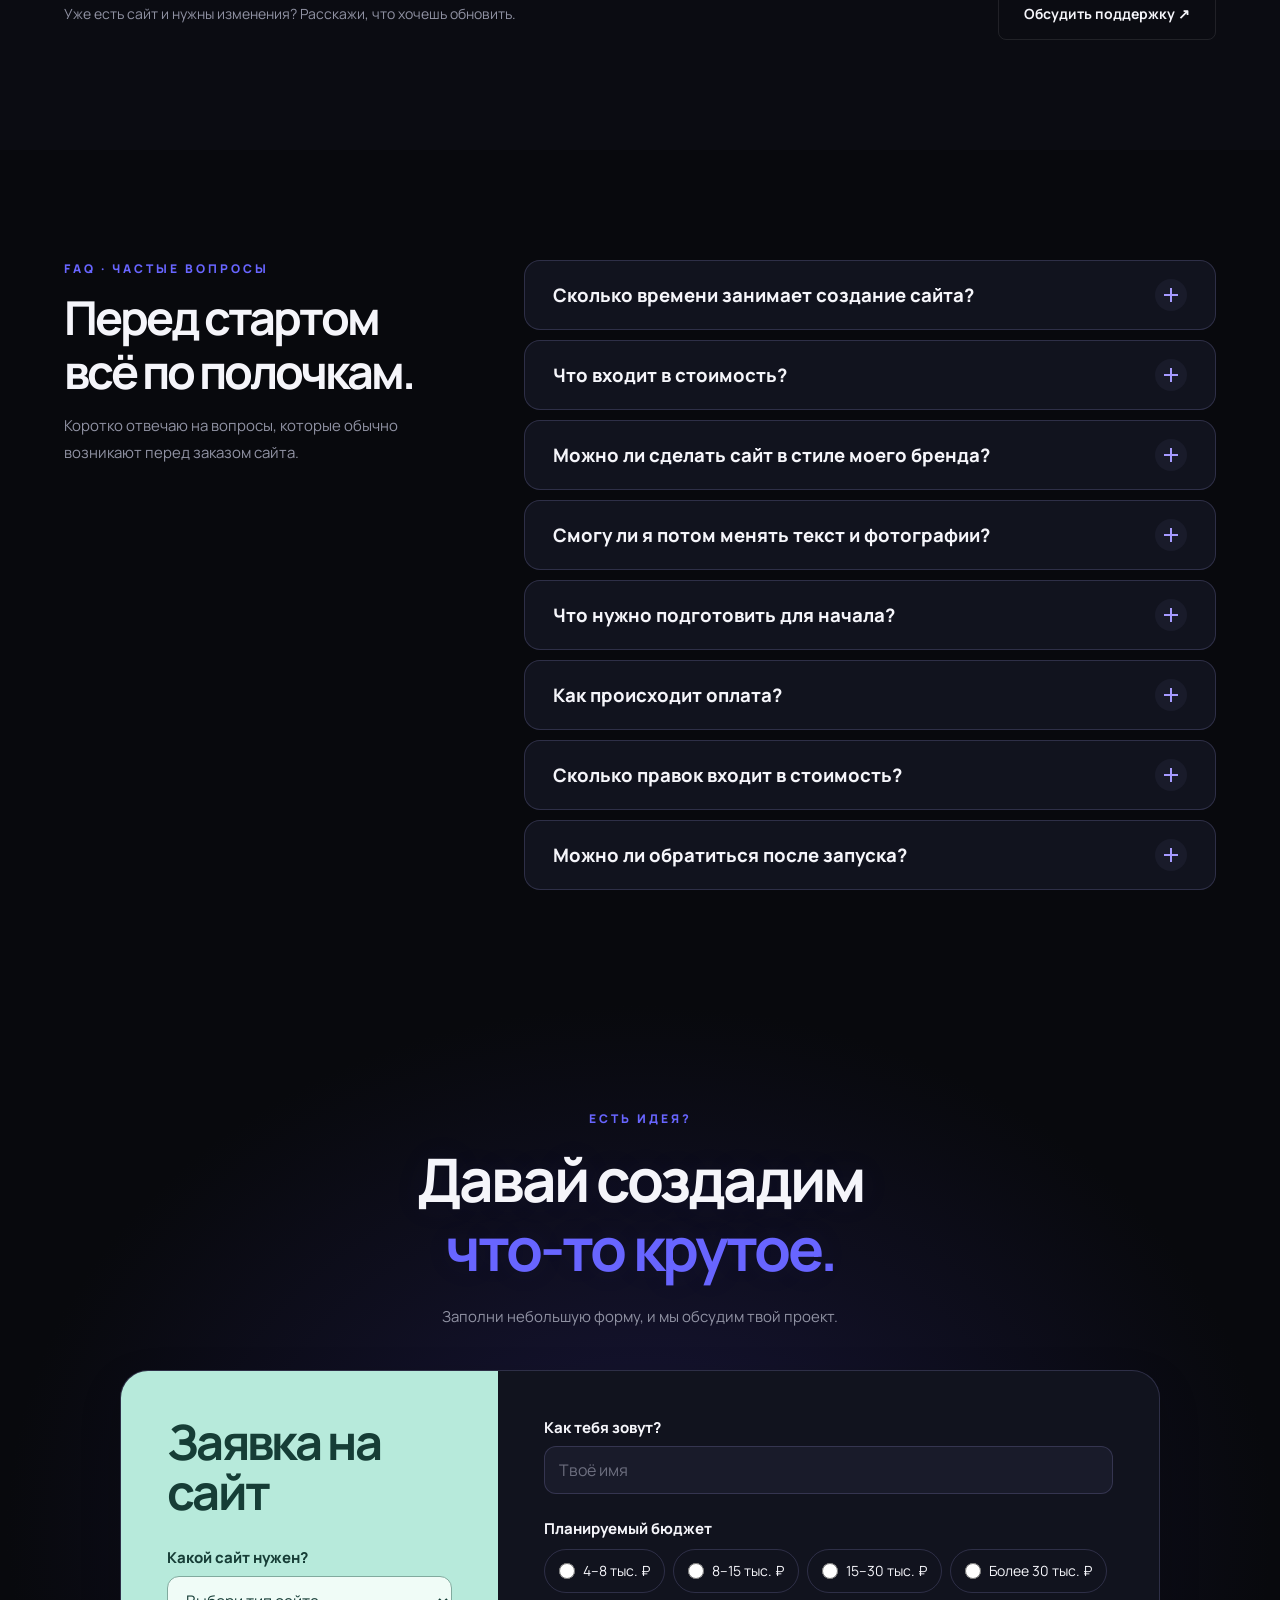
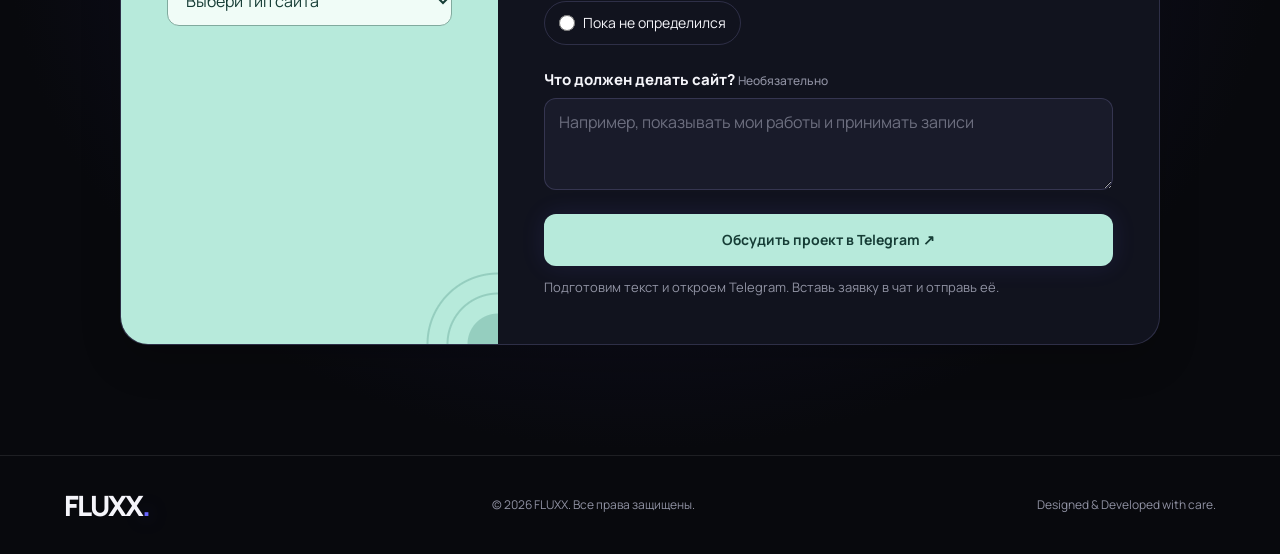
==== commit cbaab546: "Update index.html" ====
--- a/index.html
+++ b/index.html
@@ -28,7 +28,7 @@
 <meta name="twitter:title" content="FLUXX — сайты, которые выделяются">
 <meta name="twitter:description" content="Дизайн и разработка сайтов для бизнеса. От идеи до готового сайта.">
 <meta name="twitter:image" content="https://image.thum.io/get/width/1200/crop/630/noanimate/https://leonidkalinin924-source.github.io/fluxx/share.html">
-<link rel="stylesheet" href="style.css?v=portfolio-order-1">
+<link rel="stylesheet" href="style.css?v=cases-draft-1">
 
   <script>
     document.documentElement.classList.add("js");
@@ -145,7 +145,7 @@
         </div>
 
         <img
-          src="https://image.thum.io/get/width/1200/crop/800/noanimate/https://leonidkalinin924-source.github.io/mysite/"
+          src="assets/previews/north-home.webp"
           alt="Главная страница сайта NORTH CUT"
           width="1200"
           height="800"
@@ -170,7 +170,7 @@
         </div>
 
         <img
-          src="https://image.thum.io/get/width/1200/crop/800/noanimate/https://leonidkalinin924-source.github.io/gloss-garage/"
+          src="assets/previews/gloss-home.webp"
           alt="Главная страница сайта GLOSS GARAGE"
           width="1200"
           height="800"
@@ -261,7 +261,7 @@
 
         <div class="project-image">
           <img
-            src="https://image.thum.io/get/width/1200/crop/800/noanimate/https://leonidkalinin924-source.github.io/clear-space-cleaning/"
+            src="assets/previews/clear-home.webp"
             alt="Скриншот главной страницы сайта CLEAR SPACE"
             width="1200"
             height="800"
@@ -323,7 +323,7 @@
 
         <div class="project-image">
           <img
-            src="https://image.thum.io/get/width/1200/crop/800/noanimate/https://leonidkalinin924-source.github.io/gloss-garage/"
+            src="assets/previews/gloss-home.webp"
             alt="Скриншот главной страницы сайта GLOSS GARAGE"
             width="1200"
             height="800"
@@ -385,7 +385,7 @@
 
         <div class="project-image">
           <img
-            src="https://image.thum.io/get/width/1200/crop/800/noanimate/https://leonidkalinin924-source.github.io/mysite/"
+            src="assets/previews/north-home.webp"
             alt="Скриншот главной страницы сайта NORTH CUT"
             width="1200"
             height="800"
@@ -580,32 +580,15 @@
         <h3>Landing Page</h3>
 
         <p class="section-description">
-          Для презентации услуги или продукта.
+          Одна страница для одной услуги или продукта.
         </p>
 
         <div class="price">
           <small>от</small> 4 000 ₽
         </div>
 
-        <dl class="package-facts">
-          <div>
-            <dt>Страницы</dt>
-            <dd>Одна страница</dd>
-          </div>
-          <div>
-            <dt>Сроки</dt>
-            <dd>Согласуем до старта</dd>
-          </div>
-          <div>
-            <dt>Правки</dt>
-            <dd>Количество и объём — до старта</dd>
-          </div>
-        </dl>
-
         <ul>
-          <li>Уникальный дизайн</li>
-          <li>Адаптация под телефон</li>
-          <li>Анимации и эффекты</li>
+          <li>Индивидуальный дизайн и адаптация под телефон</li>
           <li>Связь через Telegram или согласованный сервис</li>
           <li>Публикация сайта</li>
         </ul>
@@ -620,34 +603,17 @@
         <h3>Business</h3>
 
         <p class="section-description">
-          Для компаний и малого бизнеса.
+          Несколько страниц для компании и её услуг.
         </p>
 
         <div class="price">
           <small>от</small> 8 000 ₽
         </div>
 
-        <dl class="package-facts">
-          <div>
-            <dt>Страницы</dt>
-            <dd>Несколько страниц — по задаче</dd>
-          </div>
-          <div>
-            <dt>Сроки</dt>
-            <dd>Согласуем до старта</dd>
-          </div>
-          <div>
-            <dt>Правки</dt>
-            <dd>Количество и объём — до старта</dd>
-          </div>
-        </dl>
-
         <ul>
           <li>Всё из Landing Page</li>
-          <li>Несколько страниц</li>
-          <li>Расширенная структура</li>
+          <li>Разделы компании и услуг</li>
           <li>Галерея и портфолио</li>
-          <li>Дополнительные функции — по задаче</li>
         </ul>
 
         <a href="#contact" class="btn btn-primary">
@@ -660,34 +626,17 @@
         <h3>Custom</h3>
 
         <p class="section-description">
-          Для нестандартных и крупных проектов.
+          Сайт со своей логикой и интеграциями по задаче.
         </p>
 
         <div class="price">
           <small>от</small> 12 000 ₽
         </div>
 
-        <dl class="package-facts">
-          <div>
-            <dt>Страницы</dt>
-            <dd>Структура под твой проект</dd>
-          </div>
-          <div>
-            <dt>Сроки</dt>
-            <dd>Согласуем до старта</dd>
-          </div>
-          <div>
-            <dt>Правки</dt>
-            <dd>Количество и объём — до старта</dd>
-          </div>
-        </dl>
-
         <ul>
-          <li>Индивидуальная концепция</li>
-          <li>Сложная структура</li>
+          <li>Индивидуальная концепция и структура</li>
           <li>Интерактивные элементы</li>
-          <li>Интеграции — по согласованию</li>
-          <li>Персональный подход</li>
+          <li>Интеграции по согласованию</li>
         </ul>
 
         <a href="#contact" class="btn btn-outline">
@@ -701,8 +650,7 @@
       <h3>Что согласуем до начала работы</h3>
 
       <p>
-        Цены указаны «от». Итоговая стоимость, число страниц и блоков,
-        сроки и количество правок зависят от задачи и фиксируются до старта.
+        Цены указаны «от». До начала работы согласуем итоговую стоимость, число страниц и блоков, сроки, количество и объём правок.
       </p>
 
       <p>
@@ -1555,6 +1503,7 @@
     const notes = [planNote, exampleNote].filter(note => !note.hidden);
     type.setAttribute("aria-describedby", notes.map(note => note.id).join(" "));
     invalidate();
+    saveDraft();
   }
 
   function focusForm() {
@@ -1621,6 +1570,51 @@
     }
   });
 
+  const draftKey = "fluxx.project-form.v1";
+  function saveDraft() {
+    const draft = {
+      name: form.elements.name.value,
+      type: type.value,
+      budget: form.elements.budget.value,
+      message: form.elements.message.value,
+      plan: plan.value,
+      example: example.value
+    };
+    try {
+      if (Object.values(draft).some(Boolean)) {
+        sessionStorage.setItem(draftKey, JSON.stringify(draft));
+      } else {
+        sessionStorage.removeItem(draftKey);
+      }
+    } catch { /* Форма доступна и при выключенном хранилище. */ }
+  }
+
+  function restoreDraft() {
+    let draft;
+    try {
+      draft = JSON.parse(sessionStorage.getItem(draftKey));
+    } catch { return; }
+    if (!draft || typeof draft !== "object" || Array.isArray(draft)) return;
+
+    if (typeof draft.name === "string") form.elements.name.value = draft.name;
+    if (typeof draft.message === "string") form.elements.message.value = draft.message;
+    if ([...type.options].some(o => o.value === draft.type)) type.value = draft.type;
+    if (typeof draft.budget === "string") form.elements.budget.value = draft.budget;
+    if (Object.hasOwn(types, draft.plan) && types[draft.plan] === type.value) plan.value = draft.plan;
+
+    const titles = document.querySelectorAll("#portfolio .project h3");
+    if ([...titles].some(h => h.textContent.trim() === draft.example)) example.value = draft.example;
+    updateNotes();
+    if (form.elements.name.value || form.elements.message.value || type.value ||
+        form.elements.budget.value || plan.value || example.value) {
+      status.textContent = "Черновик восстановлен. Можно продолжить с того же места.";
+    }
+  }
+
+  restoreDraft();
+  form.addEventListener("input", saveDraft);
+  form.addEventListener("change", saveDraft);
+
   form.addEventListener("input", invalidate);
   form.addEventListener("change", invalidate);
 });
@@ -1635,6 +1629,96 @@
 
     grid.id = grid.id || "projectGrid";
     grid.dataset.preview = "desktop";
+
+    const galleries = {
+      "CLEAR SPACE": { file: "clear", slides: [
+        ["home", "Главная"], ["calculator", "Калькулятор"], ["application", "Заявка"]
+      ] },
+      "GLOSS GARAGE": { file: "gloss", slides: [
+        ["home", "Главная"], ["services", "Услуги"], ["comparison", "До / после"]
+      ] },
+      "NORTH CUT": { file: "north", slides: [
+        ["home", "Главная"], ["services", "Услуги"], ["contacts", "Запись"]
+      ] }
+    };
+
+    function addGallery(card, demoLink, view) {
+      const gallery = galleries[view.name];
+      if (!gallery) return;
+      const { slides, file } = gallery;
+      const stage = view.stage;
+      const image = stage.querySelector("img");
+      const fallback = stage.querySelector(".project-preview-fallback");
+      const browserBar = card.querySelector(".project-browser");
+      const header = document.createElement("div");
+      header.className = "case-header";
+      browserBar.replaceWith(header);
+      const controls = document.createElement("div");
+      controls.className = "case-controls";
+      controls.setAttribute("role", "group");
+      controls.setAttribute("aria-label", "Экраны проекта " + view.name);
+      header.append(browserBar, controls);
+
+      const openSlide = document.createElement("a");
+      openSlide.className = "case-screen-link";
+      openSlide.target = "_blank";
+      openSlide.rel = "noopener noreferrer";
+      openSlide.tabIndex = -1;
+      stage.append(openSlide);
+      stage.classList.add("case-screen");
+      stage.dataset.case = file;
+      let current = 0;
+
+      function show(index) {
+        current = (index + slides.length) % slides.length;
+        const [id, title] = slides[current];
+        const url = new URL(demoLink.href);
+        url.hash = id === "home" ? new URL(demoLink.href).hash : id;
+        openSlide.href = view.url = url.href;
+        openSlide.setAttribute("aria-label", view.name + " — " + title + " (в новой вкладке)");
+        if (view.frame && view.frame.src !== view.url) view.frame.src = view.url;
+
+        image.alt = view.name + " — " + title;
+        const src = "assets/previews/" + file + "-" + id + ".webp";
+        if (image.getAttribute("src") !== src) {
+          image.hidden = false;
+          fallback.hidden = true;
+          image.src = src;
+        }
+        buttons.forEach((b, i) => b.setAttribute("aria-pressed", String(i === current)));
+      }
+
+      const buttons = slides.map(([, title], i) => {
+        const b = document.createElement("button");
+        b.type = "button";
+        b.textContent = title;
+        b.addEventListener("click", () => show(i));
+        controls.append(b);
+        return b;
+      });
+      show(0);
+
+      let start = null;
+      let swiped = false;
+      openSlide.addEventListener("pointerdown", e => {
+        swiped = false;
+        start = e.isPrimary && e.pointerType !== "mouse" ? [e.clientX, e.clientY] : null;
+      });
+      openSlide.addEventListener("pointercancel", () => { start = null; });
+      openSlide.addEventListener("pointerup", e => {
+        if (!start || !e.isPrimary) return;
+        const dx = e.clientX - start[0];
+        const dy = e.clientY - start[1];
+        start = null;
+        if (Math.abs(dx) < 40 || Math.abs(dx) <= Math.abs(dy) * 1.3) return;
+        swiped = true;
+        show(current + (dx < 0 ? 1 : -1));
+      });
+      openSlide.addEventListener("click", e => {
+        if (swiped && e.detail > 0) e.preventDefault();
+        swiped = false;
+      });
+    }
 
     grid.querySelectorAll("a.project").forEach(function (original) {
       const url = original.href;
@@ -1708,6 +1792,7 @@
         window.addEventListener("resize", fitPhone);
       }
 
+      addGallery(card, link, view);
       views.push(view);
     });
 
